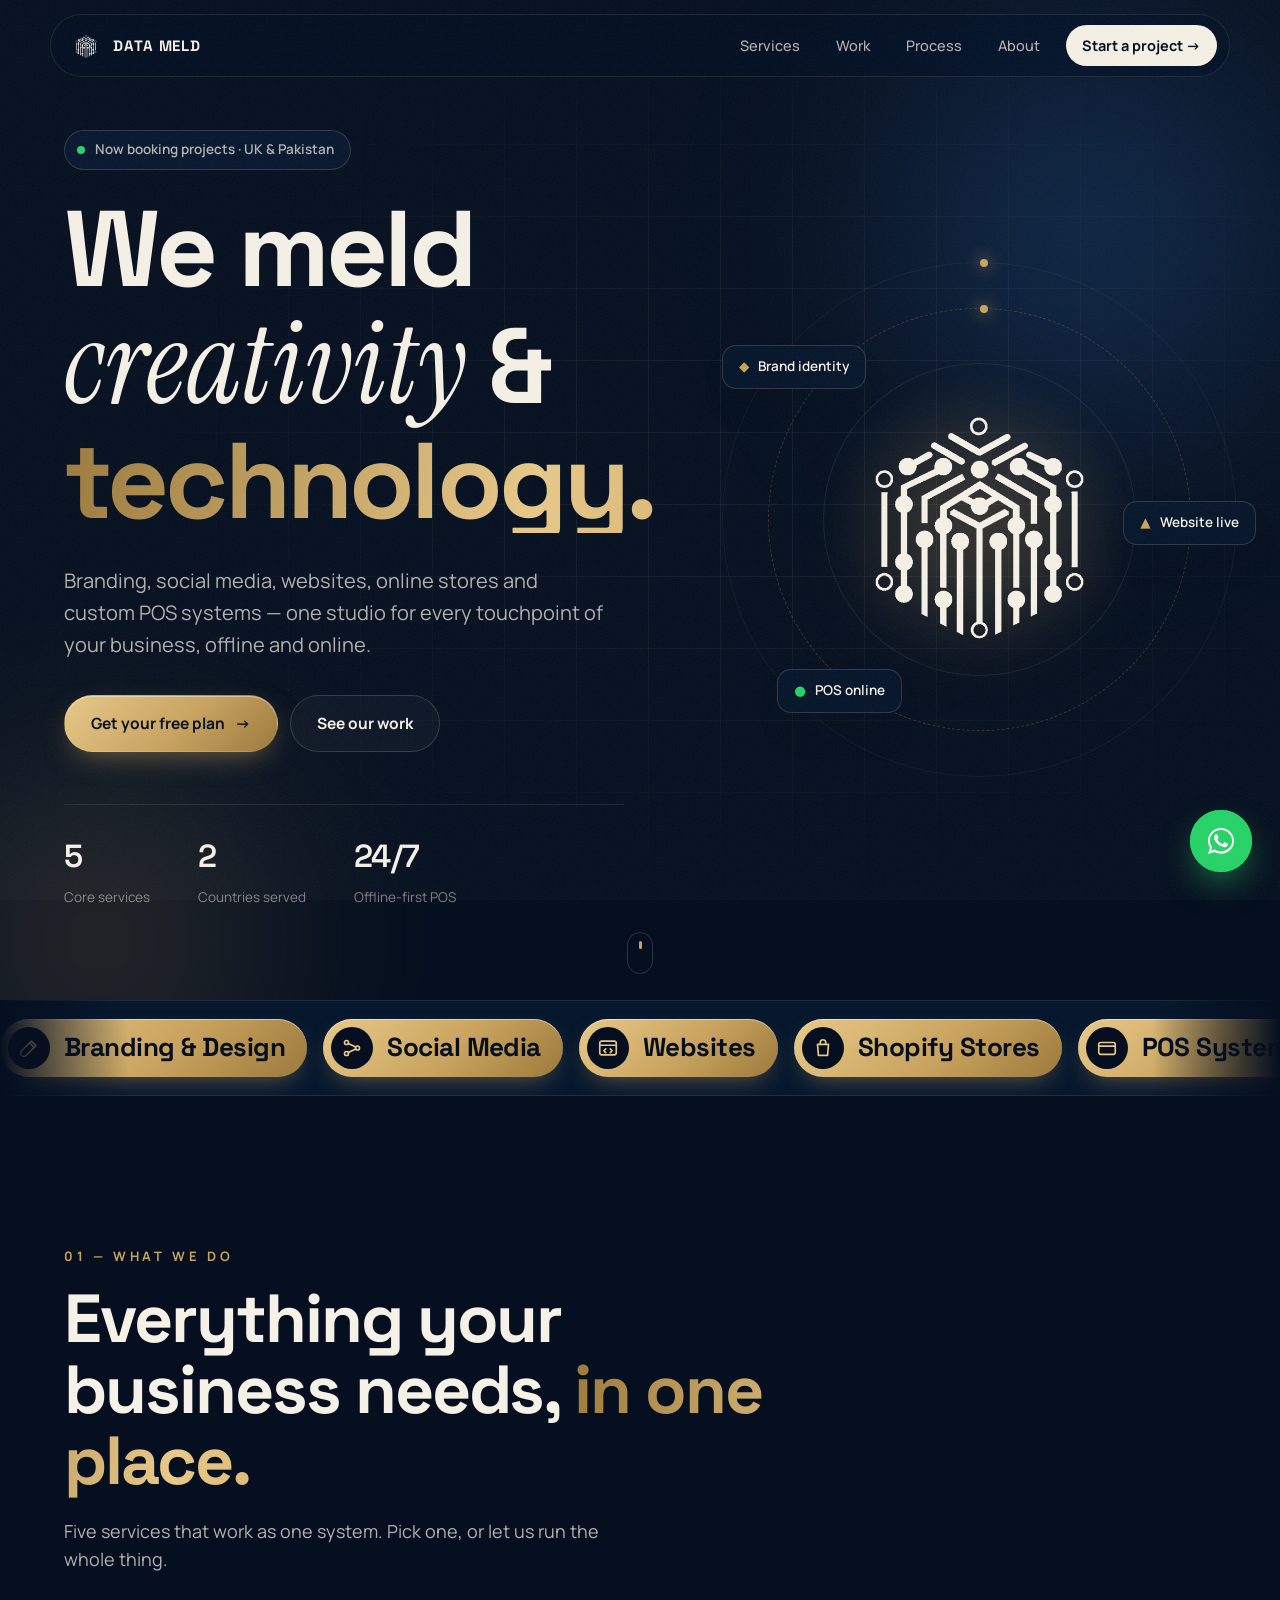
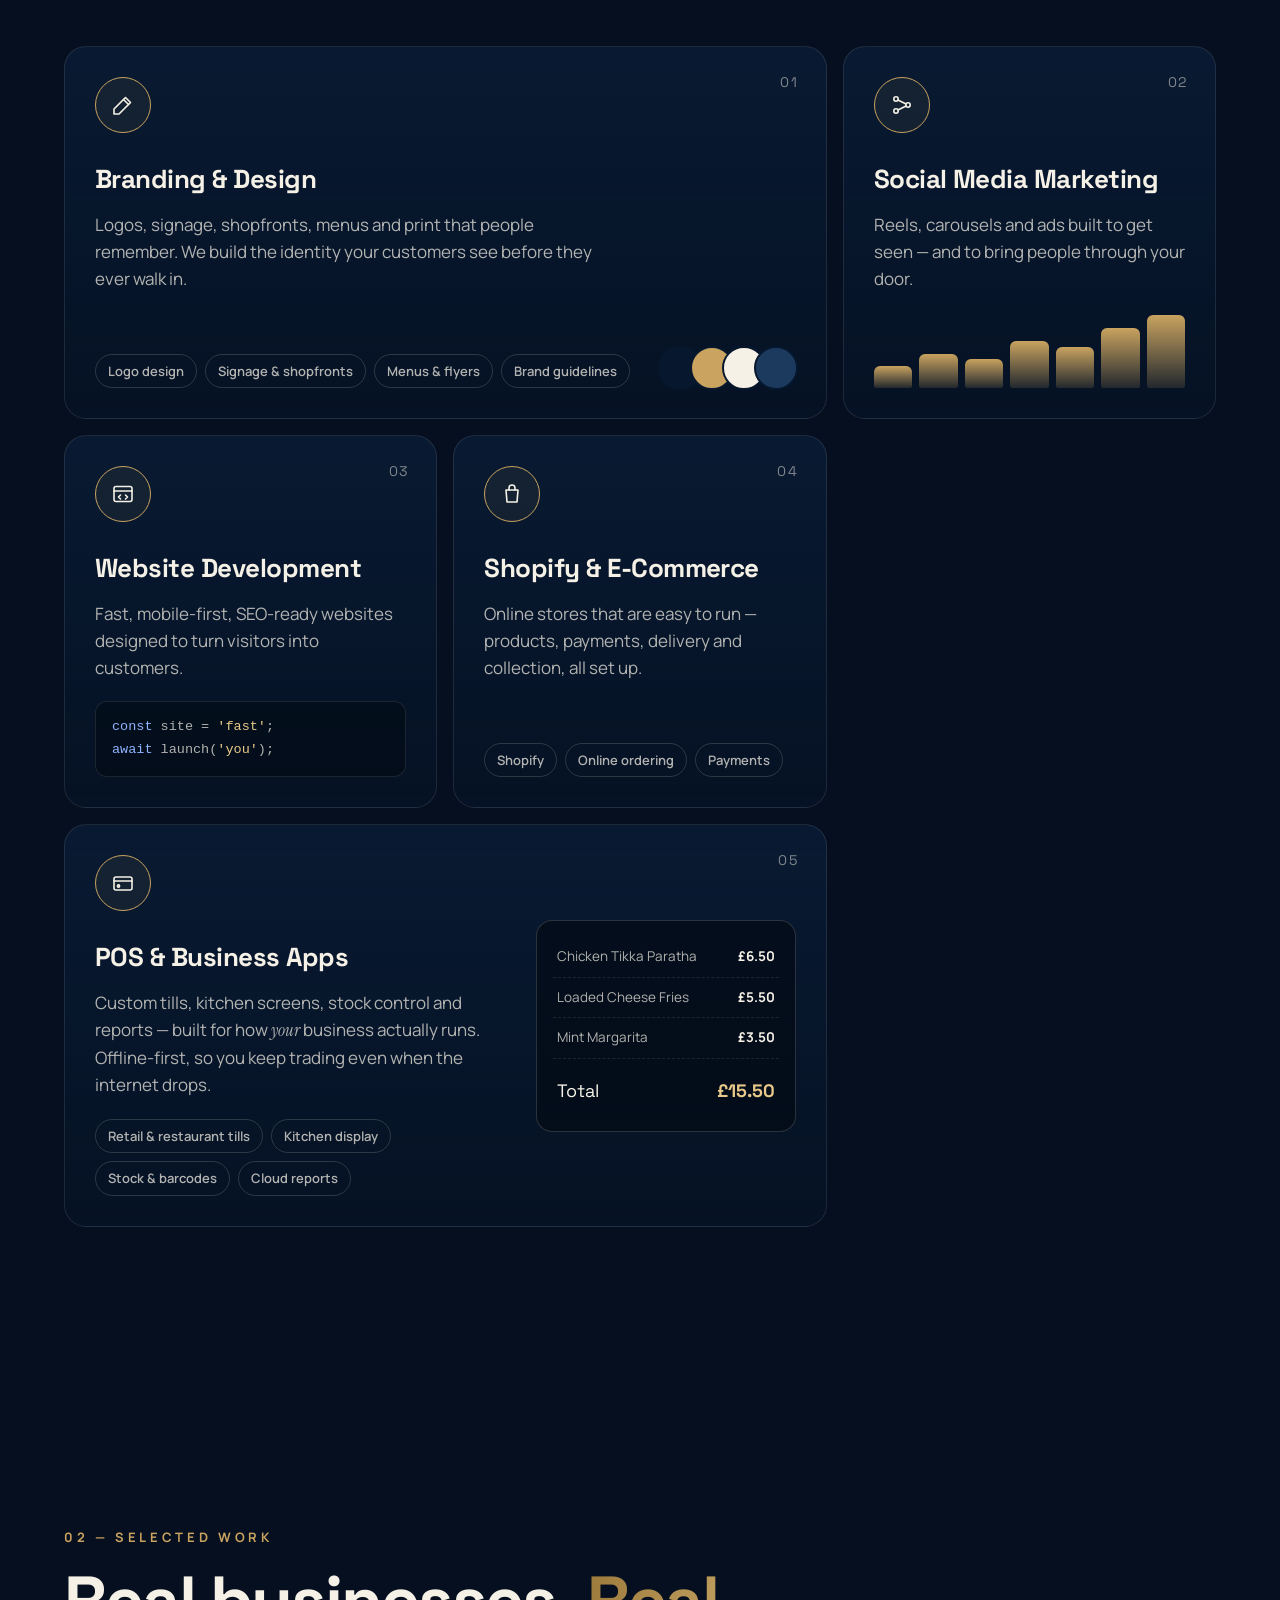
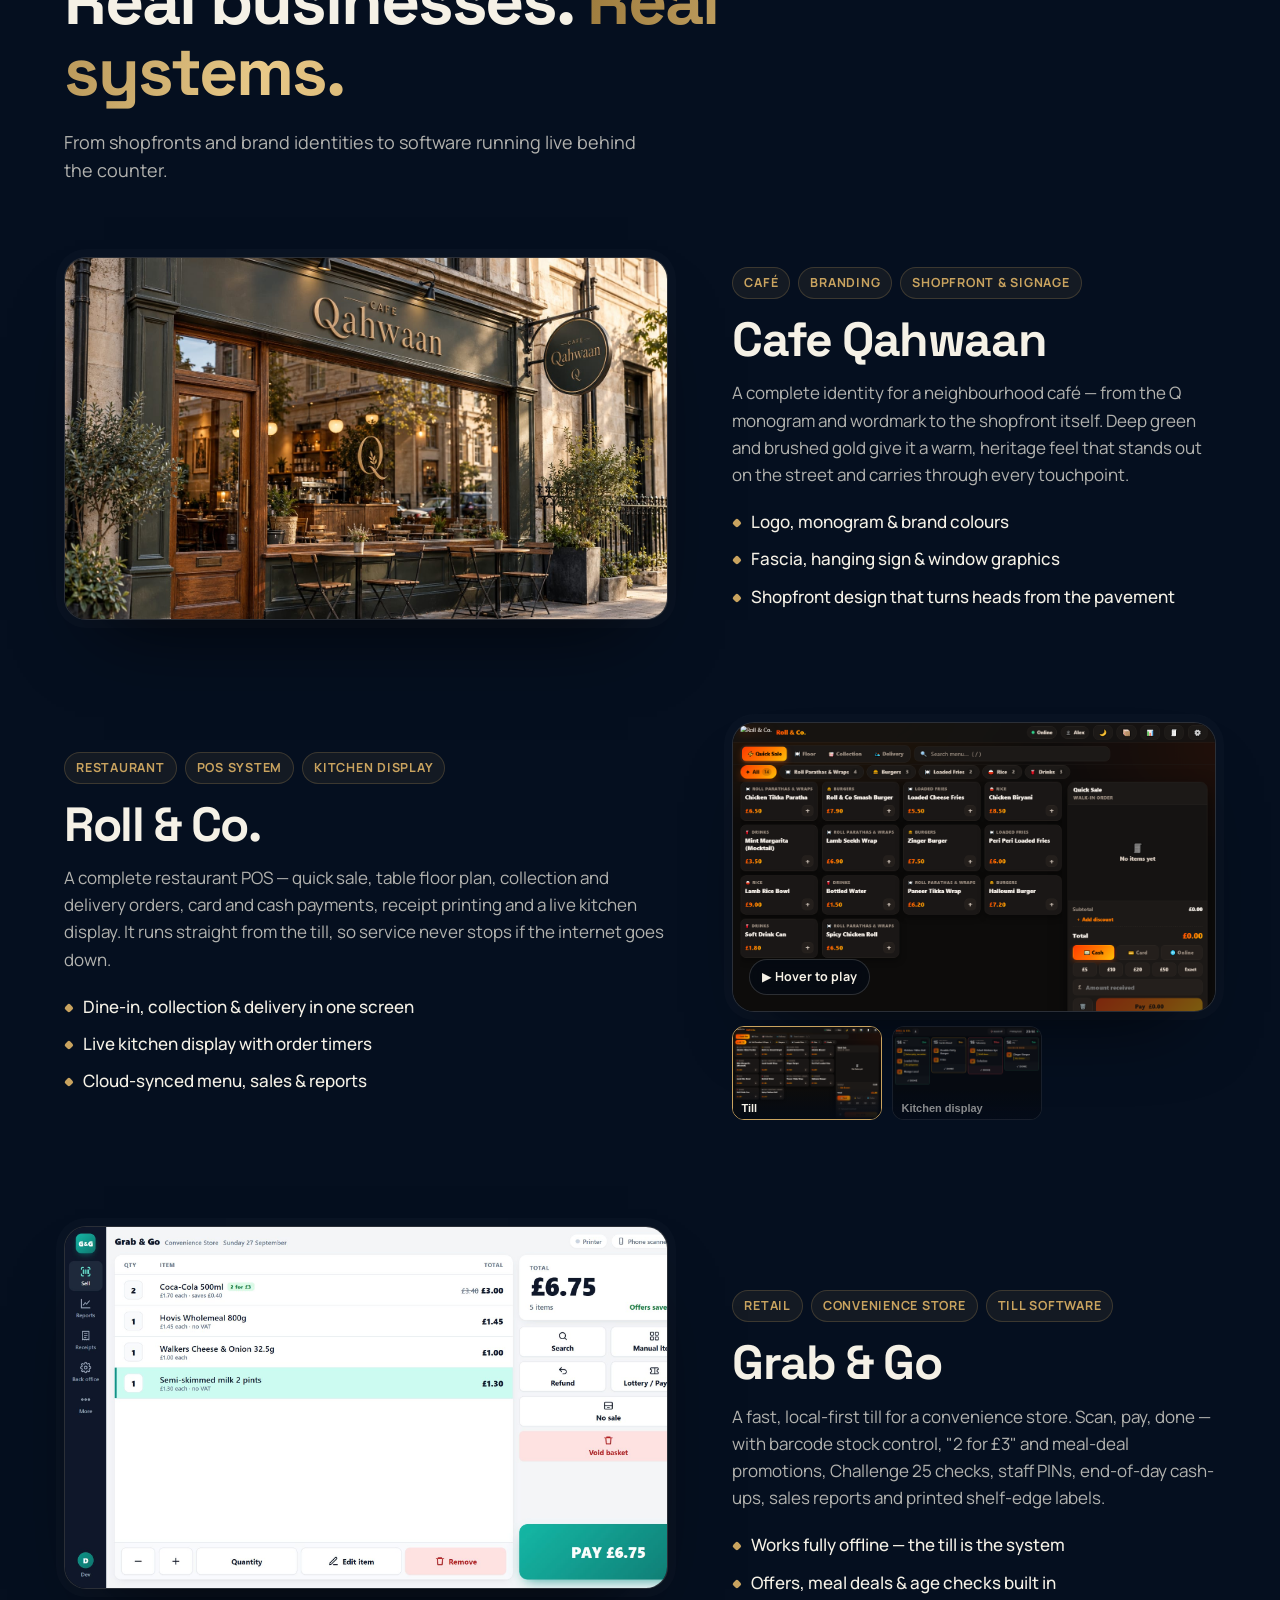
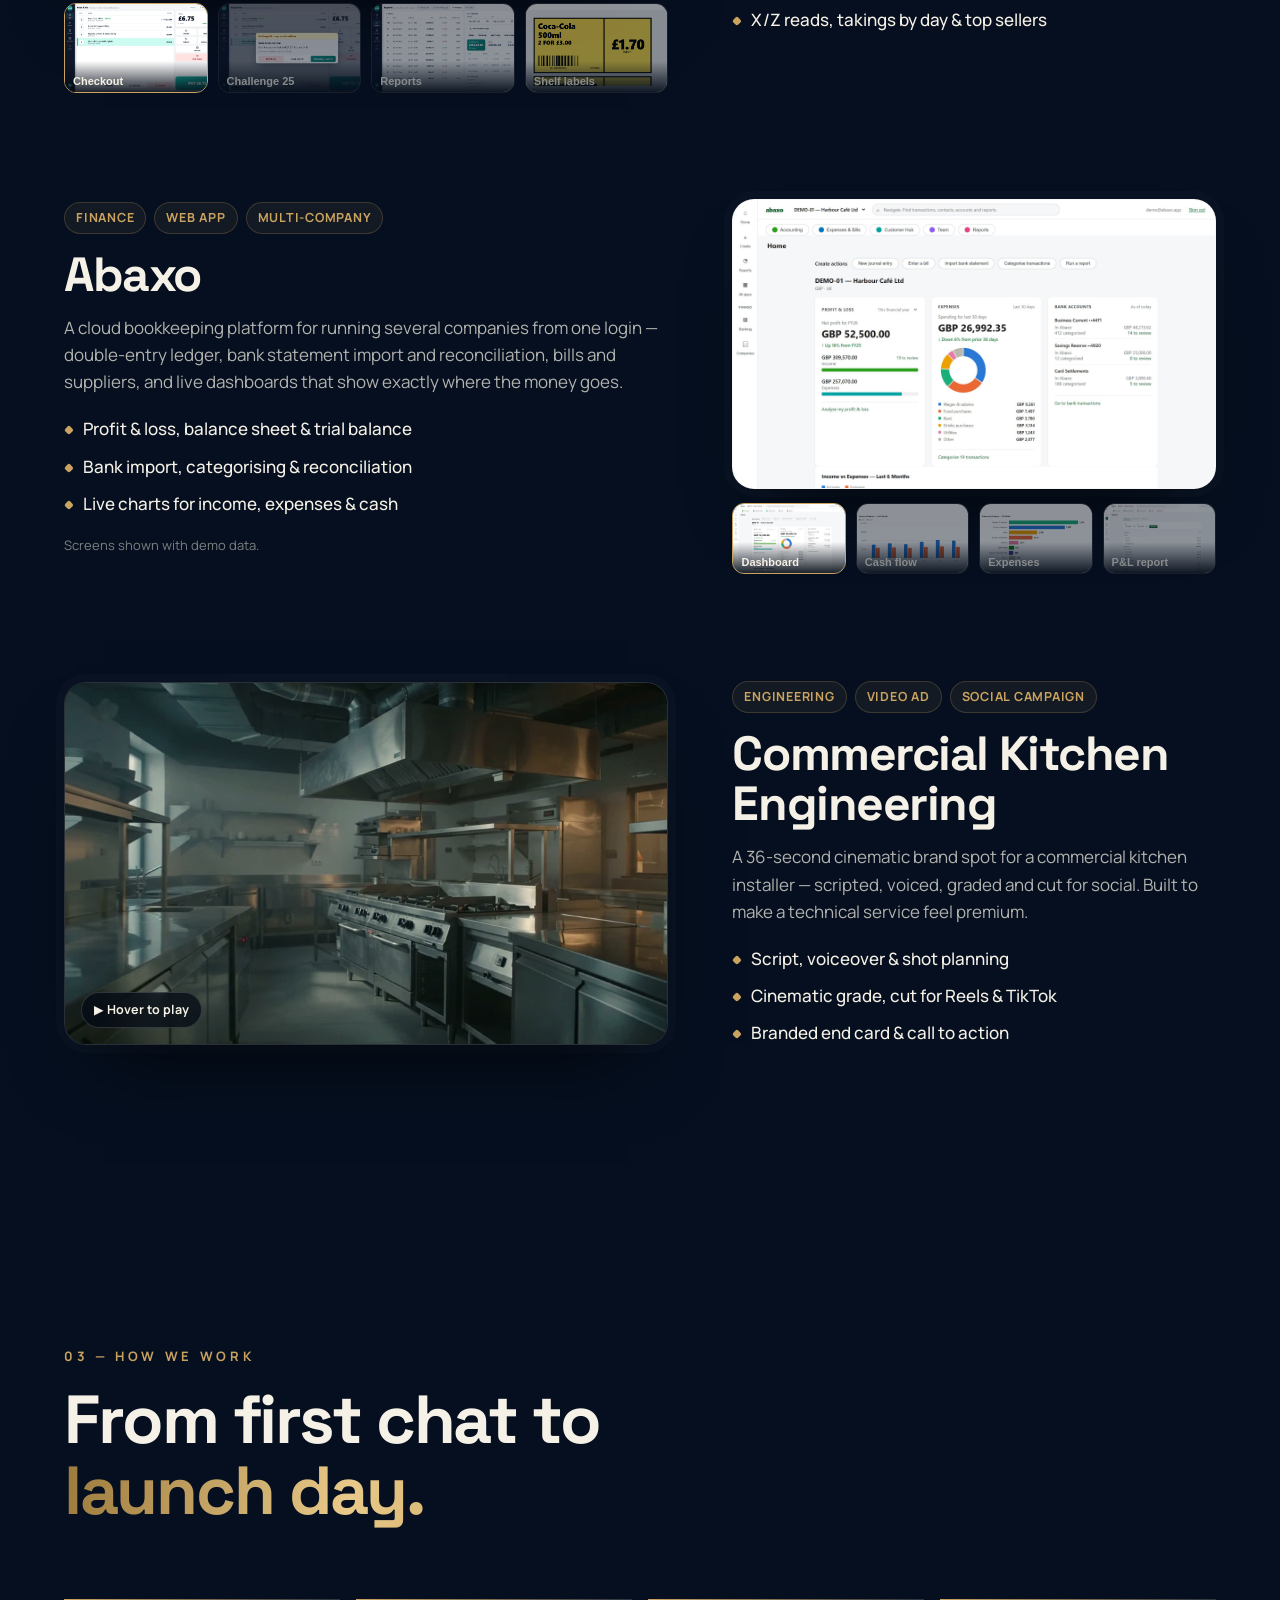
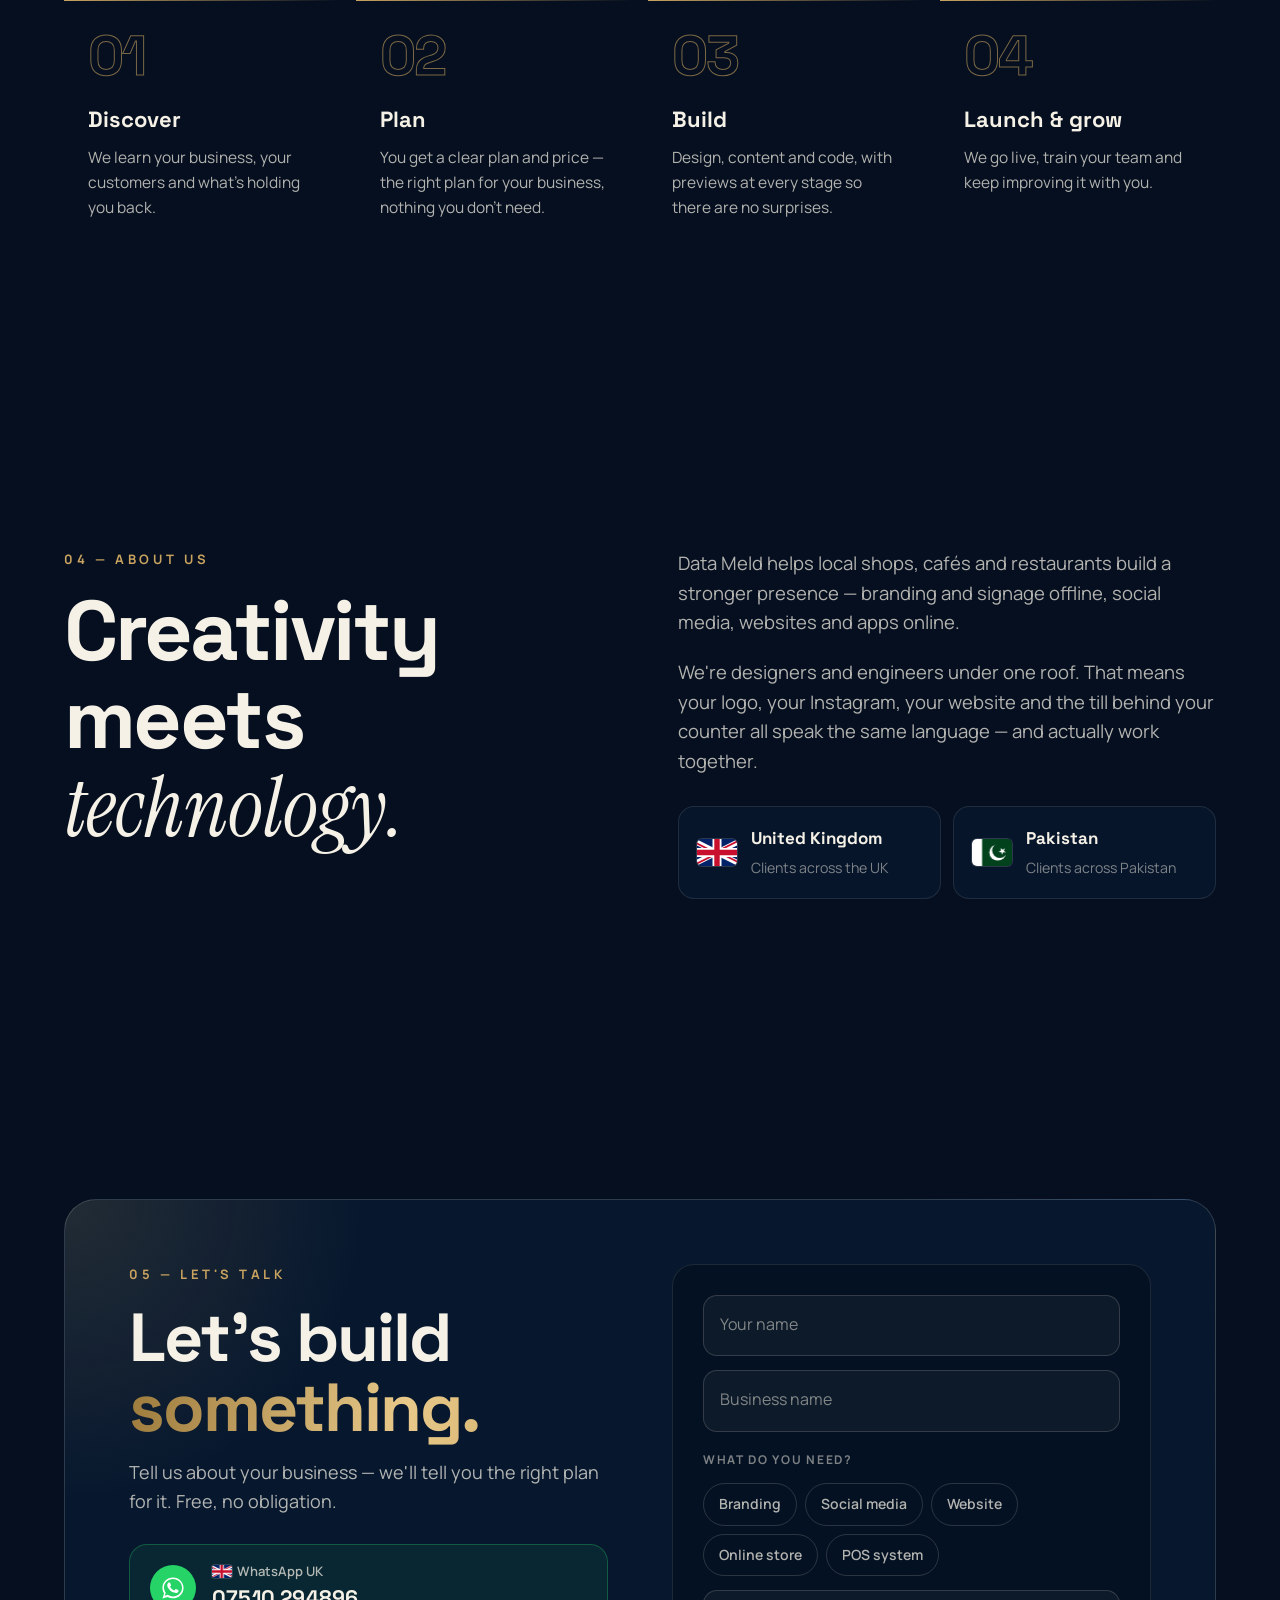
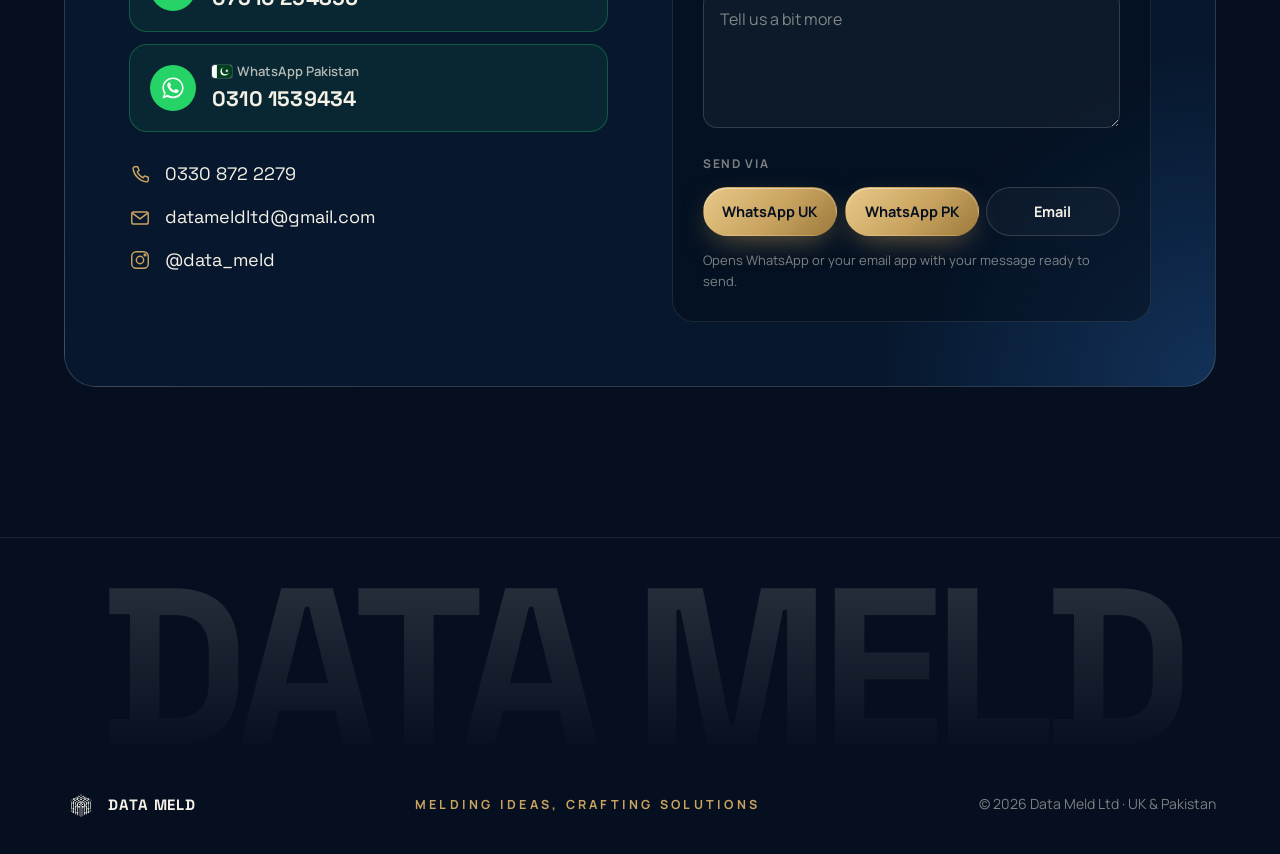
==== index.html @ 71ca1a21 "Data Meld website: first release Single-page site with services, portfolio (Cafe Qahwaan, Roll & Co," ====
<!doctype html>
<html lang="en">
<head>
  <meta charset="utf-8">
  <meta name="viewport" content="width=device-width, initial-scale=1">
  <title>Data Meld — Branding, Websites, E-Commerce & POS</title>
  <meta name="description" content="Data Meld is a creative technology studio for shops, cafés and restaurants across the UK and Pakistan — branding, social media, websites, Shopify stores and custom POS systems.">
  <meta property="og:title" content="Data Meld — Melding Ideas, Crafting Solutions">
  <meta property="og:description" content="Branding, social media, websites, e-commerce and POS systems for growing businesses in the UK and Pakistan.">
  <meta property="og:image" content="assets/favicon.png">
  <meta name="theme-color" content="#050f1f">
  <link rel="icon" href="assets/favicon.png">
  <link rel="preconnect" href="https://fonts.googleapis.com">
  <link rel="preconnect" href="https://fonts.gstatic.com" crossorigin>
  <link rel="stylesheet" href="https://fonts.googleapis.com/css2?family=Space+Grotesk:wght@400;500;600;700&family=Manrope:wght@400;500;600;700&family=Instrument+Serif:ital@1&display=swap">
  <link rel="stylesheet" href="styles.css">
</head>
<body>

<div class="grain" aria-hidden="true"></div>
<div class="cursor-glow" aria-hidden="true"></div>

<!-- ============ NAV ============ -->
<header class="nav" id="nav">
  <a href="#top" class="brand" aria-label="Data Meld home">
    <img src="assets/icon.png" alt="" width="34" height="34">
    <span>DATA MELD</span>
  </a>
  <nav class="nav-links" id="navLinks">
    <a href="#services">Services</a>
    <a href="#work">Work</a>
    <a href="#process">Process</a>
    <a href="#about">About</a>
    <a href="#contact" class="nav-cta">Start a project <span aria-hidden="true">→</span></a>
  </nav>
  <button class="burger" id="burger" aria-label="Open menu" aria-expanded="false"><span></span><span></span></button>
</header>

<main id="top">

<!-- ============ HERO ============ -->
<section class="hero">
  <div class="hero-bg" aria-hidden="true">
    <div class="orb orb-1"></div>
    <div class="orb orb-2"></div>
    <div class="grid-lines"></div>
  </div>

  <div class="hero-inner">
    <div class="hero-copy">
      <div class="pill reveal"><span class="dot"></span> Now booking projects · UK &amp; Pakistan</div>
      <h1 class="hero-title">
        <span class="line"><span class="word">We meld</span></span>
        <span class="line"><span class="word"><em>creativity</em> &amp;</span></span>
        <span class="line"><span class="word gold-text">technology.</span></span>
      </h1>
      <p class="hero-sub reveal">Branding, social media, websites, online stores and custom POS systems — one studio for every touchpoint of your business, offline and online.</p>
      <div class="hero-actions reveal">
        <a href="#contact" class="btn btn-gold magnetic">Get your free plan <span aria-hidden="true">→</span></a>
        <a href="#work" class="btn btn-ghost magnetic">See our work</a>
      </div>
      <div class="hero-stats reveal">
        <div><strong data-count="5">0</strong><span>Core services</span></div>
        <div><strong>2</strong><span>Countries served</span></div>
        <div><strong>24/7</strong><span>Offline-first POS</span></div>
      </div>
    </div>

    <div class="hero-visual reveal" aria-hidden="true">
      <div class="mark-wrap" id="markWrap">
        <div class="ring r1"></div>
        <div class="ring r2"></div>
        <div class="ring r3"></div>
        <img src="assets/mark.png" alt="" class="mark">
        <div class="float-card fc-1"><span class="fc-ico">◆</span> Brand identity</div>
        <div class="float-card fc-2"><span class="fc-ico">▲</span> Website live</div>
        <div class="float-card fc-3"><span class="fc-ico">●</span> POS online</div>
      </div>
    </div>
  </div>

  <a href="#services" class="scroll-hint" aria-label="Scroll down"><span></span></a>
</section>

<!-- ============ RIBBONS ============ -->
<div class="ribbons" aria-label="Our services">
  <div class="ribbon ribbon-gold">
    <div class="ribbon-track" data-marquee>
      <span class="rb-item"><svg viewBox="0 0 24 24"><path d="M14.5 4.5L19.5 9.5L8 21H3V16Z"/><path d="M12.5 6.5L17.5 11.5"/></svg>Branding &amp; Design</span>
      <span class="rb-item"><svg viewBox="0 0 24 24"><circle cx="6" cy="6" r="2.2"/><circle cx="6" cy="18" r="2.2"/><circle cx="18" cy="12" r="2.2"/><path d="M7.9 7.1L16.1 10.9M7.9 16.9L16.1 13.1"/></svg>Social Media</span>
      <span class="rb-item"><svg viewBox="0 0 24 24"><rect x="3" y="4.5" width="18" height="15" rx="2"/><path d="M3 9H21M9.5 13L7.5 15L9.5 17M14.5 13L16.5 15L14.5 17"/></svg>Websites</span>
      <span class="rb-item"><svg viewBox="0 0 24 24"><path d="M6 8H18L17 20H7Z"/><path d="M9 8V6A3 3 0 0 1 15 6V8"/></svg>Shopify Stores</span>
      <span class="rb-item"><svg viewBox="0 0 24 24"><rect x="3" y="6" width="18" height="13" rx="2"/><path d="M3 10H21"/></svg>POS Systems</span>
    </div>
  </div>
</div>

<!-- ============ SERVICES ============ -->
<section class="section" id="services">
  <div class="section-head">
    <div class="eyebrow reveal">01 — What we do</div>
    <h2 class="reveal">Everything your business needs, <span class="gold-text">in one place.</span></h2>
    <p class="reveal">Five services that work as one system. Pick one, or let us run the whole thing.</p>
  </div>

  <div class="bento">
    <article class="card spot reveal b-wide">
      <div class="card-num">01</div>
      <div class="card-ico"><svg viewBox="0 0 24 24"><path d="M14.5 4.5L19.5 9.5L8 21H3V16Z"/><path d="M12.5 6.5L17.5 11.5"/></svg></div>
      <h3>Branding &amp; Design</h3>
      <p>Logos, signage, shopfronts, menus and print that people remember. We build the identity your customers see before they ever walk in.</p>
      <ul class="tags"><li>Logo design</li><li>Signage &amp; shopfronts</li><li>Menus &amp; flyers</li><li>Brand guidelines</li></ul>
      <div class="brand-swatches" aria-hidden="true"><span style="--c:#07182e"></span><span style="--c:#c9a35f"></span><span style="--c:#f5f1e6"></span><span style="--c:#1b3a5e"></span></div>
    </article>

    <article class="card spot reveal">
      <div class="card-num">02</div>
      <div class="card-ico"><svg viewBox="0 0 24 24"><circle cx="6" cy="6" r="2.2"/><circle cx="6" cy="18" r="2.2"/><circle cx="18" cy="12" r="2.2"/><line x1="7.9" y1="7.1" x2="16.1" y2="10.9"/><line x1="7.9" y1="16.9" x2="16.1" y2="13.1"/></svg></div>
      <h3>Social Media Marketing</h3>
      <p>Reels, carousels and ads built to get seen — and to bring people through your door.</p>
      <div class="mini-chart" aria-hidden="true"><i style="--h:30%"></i><i style="--h:45%"></i><i style="--h:38%"></i><i style="--h:62%"></i><i style="--h:55%"></i><i style="--h:80%"></i><i style="--h:96%"></i></div>
    </article>

    <article class="card spot reveal">
      <div class="card-num">03</div>
      <div class="card-ico"><svg viewBox="0 0 24 24"><rect x="3" y="4.5" width="18" height="15" rx="2"/><line x1="3" y1="9" x2="21" y2="9"/><path d="M9.5 13L7.5 15L9.5 17"/><path d="M14.5 13L16.5 15L14.5 17"/></svg></div>
      <h3>Website Development</h3>
      <p>Fast, mobile-first, SEO-ready websites designed to turn visitors into customers.</p>
      <div class="code-snip" aria-hidden="true"><span class="k">const</span> site = <span class="s">'fast'</span>;<br><span class="k">await</span> launch(<span class="s">'you'</span>);</div>
    </article>

    <article class="card spot reveal">
      <div class="card-num">04</div>
      <div class="card-ico"><svg viewBox="0 0 24 24"><path d="M6 8H18L17 20H7Z"/><path d="M9 8V6A3 3 0 0 1 15 6V8"/></svg></div>
      <h3>Shopify &amp; E-Commerce</h3>
      <p>Online stores that are easy to run — products, payments, delivery and collection, all set up.</p>
      <ul class="tags"><li>Shopify</li><li>Online ordering</li><li>Payments</li></ul>
    </article>

    <article class="card spot reveal b-wide b-feature">
      <div class="card-num">05</div>
      <div class="card-ico"><svg viewBox="0 0 24 24"><rect x="3" y="6" width="18" height="13" rx="2"/><line x1="3" y1="10" x2="21" y2="10"/><circle cx="7.5" cy="15" r="1.1"/></svg></div>
      <h3>POS &amp; Business Apps</h3>
      <p>Custom tills, kitchen screens, stock control and reports — built for how <em>your</em> business actually runs. Offline-first, so you keep trading even when the internet drops.</p>
      <ul class="tags"><li>Retail &amp; restaurant tills</li><li>Kitchen display</li><li>Stock &amp; barcodes</li><li>Cloud reports</li></ul>
      <div class="pos-mini" aria-hidden="true">
        <div class="pm-row"><span>Chicken Tikka Paratha</span><b>£6.50</b></div>
        <div class="pm-row"><span>Loaded Cheese Fries</span><b>£5.50</b></div>
        <div class="pm-row"><span>Mint Margarita</span><b>£3.50</b></div>
        <div class="pm-total"><span>Total</span><b>£15.50</b></div>
      </div>
    </article>
  </div>
</section>

<!-- ============ WORK ============ -->
<section class="section" id="work">
  <div class="section-head">
    <div class="eyebrow reveal">02 — Selected work</div>
    <h2 class="reveal">Real businesses. <span class="gold-text">Real systems.</span></h2>
    <p class="reveal">From shopfronts and brand identities to software running live behind the counter.</p>
  </div>

  <div class="work-list" id="workList">

    <article class="work reveal">
      <div class="work-visual">
        <div class="work-media spot">
          <img class="main" style="object-position:center 12%" src="assets/qahwaan-shopfront.jpg" alt="Cafe Qahwaan shopfront with gold lettering on a deep green fascia, hanging sign and Q monogram in the window" loading="lazy">
        </div>
      </div>
      <div class="work-info">
        <div class="work-meta"><span>Café</span><span>Branding</span><span>Shopfront &amp; Signage</span></div>
        <h3>Cafe Qahwaan</h3>
        <p>A complete identity for a neighbourhood café — from the Q monogram and wordmark to the shopfront itself. Deep green and brushed gold give it a warm, heritage feel that stands out on the street and carries through every touchpoint.</p>
        <ul class="work-points">
          <li>Logo, monogram &amp; brand colours</li>
          <li>Fascia, hanging sign &amp; window graphics</li>
          <li>Shopfront design that turns heads from the pavement</li>
        </ul>
      </div>
    </article>

    <article class="work reveal alt">
      <div class="work-visual">
        <div class="work-media spot">
          <video src="assets/rollco.mp4" poster="assets/rollco-pos.png" muted loop playsinline preload="none"></video>
          <img class="main" src="assets/rollco-pos.png" alt="Roll &amp; Co point-of-sale screen showing the menu and order panel" loading="lazy">
          <div class="play-hint">▶ Hover to play</div>
        </div>
        <div class="thumbs">
          <button class="thumb on" data-src="assets/rollco-pos.png" data-alt="Roll &amp; Co POS menu and order panel"><img src="assets/rollco-pos.png" alt="" loading="lazy"><span>Till</span></button>
          <button class="thumb" data-src="assets/rollco-kds.png" data-alt="Roll &amp; Co kitchen display with live order timers"><img src="assets/rollco-kds.png" alt="" loading="lazy"><span>Kitchen display</span></button>
        </div>
      </div>
      <div class="work-info">
        <div class="work-meta"><span>Restaurant</span><span>POS System</span><span>Kitchen Display</span></div>
        <h3>Roll &amp; Co.</h3>
        <p>A complete restaurant POS — quick sale, table floor plan, collection and delivery orders, card and cash payments, receipt printing and a live kitchen display. It runs straight from the till, so service never stops if the internet goes down.</p>
        <ul class="work-points">
          <li>Dine-in, collection &amp; delivery in one screen</li>
          <li>Live kitchen display with order timers</li>
          <li>Cloud-synced menu, sales &amp; reports</li>
        </ul>
      </div>
    </article>

    <article class="work reveal">
      <div class="work-visual">
        <div class="work-media spot">
          <img class="main" src="assets/gg-basket.jpg" alt="Grab &amp; Go till with a basket, 2 for £3 offer applied and total £6.75" loading="lazy">
        </div>
        <div class="thumbs">
          <button class="thumb on" data-src="assets/gg-basket.jpg" data-alt="Grab &amp; Go till with offers applied"><img src="assets/gg-basket.jpg" alt="" loading="lazy"><span>Checkout</span></button>
          <button class="thumb" data-src="assets/gg-age.jpg" data-alt="Challenge 25 age check prompt on the Grab &amp; Go till"><img src="assets/gg-age.jpg" alt="" loading="lazy"><span>Challenge 25</span></button>
          <button class="thumb" data-src="assets/gg-report.jpg" data-alt="Grab &amp; Go sales report with Z reads, takings by day and top sellers"><img src="assets/gg-report.jpg" alt="" loading="lazy"><span>Reports</span></button>
          <button class="thumb contain" data-src="assets/grabgo-label.png" data-alt="Printed shelf-edge label with barcode and promotion"><img src="assets/grabgo-label.png" alt="" loading="lazy"><span>Shelf labels</span></button>
        </div>
      </div>
      <div class="work-info">
        <div class="work-meta"><span>Retail</span><span>Convenience Store</span><span>Till Software</span></div>
        <h3>Grab &amp; Go</h3>
        <p>A fast, local-first till for a convenience store. Scan, pay, done — with barcode stock control, "2 for £3" and meal-deal promotions, Challenge 25 checks, staff PINs, end-of-day cash-ups, sales reports and printed shelf-edge labels.</p>
        <ul class="work-points">
          <li>Works fully offline — the till is the system</li>
          <li>Offers, meal deals &amp; age checks built in</li>
          <li>X/Z reads, takings by day &amp; top sellers</li>
        </ul>
      </div>
    </article>

    <article class="work reveal alt">
      <div class="work-visual">
        <div class="work-media spot light">
          <img class="main" src="assets/abaxo-dashboard.jpg" alt="Abaxo accounting dashboard with profit and loss, expenses donut chart and bank accounts" loading="lazy">
        </div>
        <div class="thumbs">
          <button class="thumb on" data-src="assets/abaxo-dashboard.jpg" data-alt="Abaxo dashboard"><img src="assets/abaxo-dashboard.jpg" alt="" loading="lazy"><span>Dashboard</span></button>
          <button class="thumb contain" data-src="assets/abaxo-trend.jpg" data-alt="Income vs expenses chart over six months"><img src="assets/abaxo-trend.jpg" alt="" loading="lazy"><span>Cash flow</span></button>
          <button class="thumb contain" data-src="assets/abaxo-expenses.jpg" data-alt="Expenses by category bar chart"><img src="assets/abaxo-expenses.jpg" alt="" loading="lazy"><span>Expenses</span></button>
          <button class="thumb" data-src="assets/abaxo-pl.jpg" data-alt="Profit and loss report"><img src="assets/abaxo-pl.jpg" alt="" loading="lazy"><span>P&amp;L report</span></button>
        </div>
      </div>
      <div class="work-info">
        <div class="work-meta"><span>Finance</span><span>Web App</span><span>Multi-company</span></div>
        <h3>Abaxo</h3>
        <p>A cloud bookkeeping platform for running several companies from one login — double-entry ledger, bank statement import and reconciliation, bills and suppliers, and live dashboards that show exactly where the money goes.</p>
        <ul class="work-points">
          <li>Profit &amp; loss, balance sheet &amp; trial balance</li>
          <li>Bank import, categorising &amp; reconciliation</li>
          <li>Live charts for income, expenses &amp; cash</li>
        </ul>
        <p class="demo-note">Screens shown with demo data.</p>
      </div>
    </article>

    <article class="work reveal">
      <div class="work-visual">
        <div class="work-media spot">
          <video src="assets/cke.mp4" poster="assets/cke.jpg" muted loop playsinline preload="none"></video>
          <img class="main" src="assets/cke.jpg" alt="Cinematic still of a stainless-steel commercial kitchen" loading="lazy">
          <div class="play-hint">▶ Hover to play</div>
        </div>
      </div>
      <div class="work-info">
        <div class="work-meta"><span>Engineering</span><span>Video Ad</span><span>Social Campaign</span></div>
        <h3>Commercial Kitchen Engineering</h3>
        <p>A 36-second cinematic brand spot for a commercial kitchen installer — scripted, voiced, graded and cut for social. Built to make a technical service feel premium.</p>
        <ul class="work-points">
          <li>Script, voiceover &amp; shot planning</li>
          <li>Cinematic grade, cut for Reels &amp; TikTok</li>
          <li>Branded end card &amp; call to action</li>
        </ul>
      </div>
    </article>

  </div>

  <!-- More projects grid: add sites in script.js (moreProjects array) -->
  <div class="more-head reveal">
    <h3>More projects</h3>
    <span>Websites, apps &amp; platforms</span>
  </div>
  <div class="more-grid" id="moreGrid"></div>
</section>

<!-- ============ PROCESS ============ -->
<section class="section" id="process">
  <div class="section-head">
    <div class="eyebrow reveal">03 — How we work</div>
    <h2 class="reveal">From first chat to <span class="gold-text">launch day.</span></h2>
  </div>
  <ol class="steps">
    <li class="step reveal"><span class="step-n">01</span><h3>Discover</h3><p>We learn your business, your customers and what's holding you back.</p></li>
    <li class="step reveal"><span class="step-n">02</span><h3>Plan</h3><p>You get a clear plan and price — the right plan for your business, nothing you don't need.</p></li>
    <li class="step reveal"><span class="step-n">03</span><h3>Build</h3><p>Design, content and code, with previews at every stage so there are no surprises.</p></li>
    <li class="step reveal"><span class="step-n">04</span><h3>Launch &amp; grow</h3><p>We go live, train your team and keep improving it with you.</p></li>
  </ol>
</section>

<!-- ============ ABOUT ============ -->
<section class="section about" id="about">
  <div class="about-grid">
    <div>
      <div class="eyebrow reveal">04 — About us</div>
      <h2 class="reveal big-quote">Creativity meets <em>technology.</em></h2>
    </div>
    <div class="about-copy">
      <p class="reveal">Data Meld helps local shops, cafés and restaurants build a stronger presence — branding and signage offline, social media, websites and apps online.</p>
      <p class="reveal">We're designers and engineers under one roof. That means your logo, your Instagram, your website and the till behind your counter all speak the same language — and actually work together.</p>
      <div class="regions reveal">
        <div class="region"><i class="fl fl-uk flag"></i><div><strong>United Kingdom</strong><small>Clients across the UK</small></div></div>
        <div class="region"><i class="fl fl-pk flag"></i><div><strong>Pakistan</strong><small>Clients across Pakistan</small></div></div>
      </div>
    </div>
  </div>
</section>

<!-- ============ CONTACT ============ -->
<section class="section contact" id="contact">
  <div class="contact-card spot reveal">
    <div class="contact-left">
      <div class="eyebrow">05 — Let's talk</div>
      <h2>Let's build <span class="gold-text">something.</span></h2>
      <p>Tell us about your business — we'll tell you the right plan for it. Free, no obligation.</p>

      <div class="wa-pair">
        <a class="wa-big" href="https://wa.me/447510294896?text=Hi%20Data%20Meld%2C%20I%27d%20like%20to%20talk%20about%20a%20project." target="_blank" rel="noopener">
          <span class="wa-ico"><svg viewBox="0 0 32 32"><path d="M16 3C8.8 3 3 8.7 3 15.8c0 2.5.7 4.9 2 7L3 29l6.4-2c2 1.1 4.3 1.7 6.6 1.7 7.2 0 13-5.7 13-12.8S23.2 3 16 3zm0 23.4c-2.1 0-4.1-.6-5.9-1.7l-.4-.3-3.8 1.2 1.2-3.7-.3-.4c-1.2-1.8-1.9-3.9-1.9-6.1C4.9 9.8 9.9 5 16 5s11.1 4.8 11.1 10.8S22.1 26.4 16 26.4zm6.1-8c-.3-.2-2-1-2.3-1.1-.3-.1-.5-.2-.8.2-.2.3-.9 1.1-1.1 1.3-.2.2-.4.3-.7.1-.3-.2-1.4-.5-2.7-1.7-1-.9-1.7-2-1.9-2.3-.2-.3 0-.5.1-.7l.5-.6c.2-.2.2-.3.3-.6.1-.2.1-.4 0-.6l-1-2.5c-.3-.7-.6-.6-.8-.6h-.7c-.2 0-.6.1-.9.4-.3.3-1.2 1.2-1.2 2.9s1.2 3.4 1.4 3.6c.2.2 2.4 3.7 5.9 5.1 2.9 1.1 3.5.9 4.1.9.6-.1 2-.8 2.3-1.6.3-.8.3-1.5.2-1.6-.1-.2-.3-.3-.6-.4z"/></svg></span>
          <span><small><i class="fl fl-uk"></i>WhatsApp UK</small><strong>07510 294896</strong></span>
        </a>
        <a class="wa-big" href="https://wa.me/923101539434?text=Hi%20Data%20Meld%2C%20I%27d%20like%20to%20talk%20about%20a%20project." target="_blank" rel="noopener">
          <span class="wa-ico"><svg viewBox="0 0 32 32"><path d="M16 3C8.8 3 3 8.7 3 15.8c0 2.5.7 4.9 2 7L3 29l6.4-2c2 1.1 4.3 1.7 6.6 1.7 7.2 0 13-5.7 13-12.8S23.2 3 16 3zm0 23.4c-2.1 0-4.1-.6-5.9-1.7l-.4-.3-3.8 1.2 1.2-3.7-.3-.4c-1.2-1.8-1.9-3.9-1.9-6.1C4.9 9.8 9.9 5 16 5s11.1 4.8 11.1 10.8S22.1 26.4 16 26.4zm6.1-8c-.3-.2-2-1-2.3-1.1-.3-.1-.5-.2-.8.2-.2.3-.9 1.1-1.1 1.3-.2.2-.4.3-.7.1-.3-.2-1.4-.5-2.7-1.7-1-.9-1.7-2-1.9-2.3-.2-.3 0-.5.1-.7l.5-.6c.2-.2.2-.3.3-.6.1-.2.1-.4 0-.6l-1-2.5c-.3-.7-.6-.6-.8-.6h-.7c-.2 0-.6.1-.9.4-.3.3-1.2 1.2-1.2 2.9s1.2 3.4 1.4 3.6c.2.2 2.4 3.7 5.9 5.1 2.9 1.1 3.5.9 4.1.9.6-.1 2-.8 2.3-1.6.3-.8.3-1.5.2-1.6-.1-.2-.3-.3-.6-.4z"/></svg></span>
          <span><small><i class="fl fl-pk"></i>WhatsApp Pakistan</small><strong>0310 1539434</strong></span>
        </a>
      </div>

      <ul class="contact-lines">
        <li><svg viewBox="0 0 24 24"><path d="M6.5 3H9.5L11 7L9 8.5A12 12 0 0 0 15.5 15L17 13L21 14.5V17.5A2 2 0 0 1 18.8 19.5A17 17 0 0 1 4.5 5.2A2 2 0 0 1 6.5 3Z"/></svg><a href="tel:03308722279">0330 872 2279</a></li>
        <li><svg viewBox="0 0 24 24"><rect x="3" y="5.5" width="18" height="13" rx="2"/><path d="M4 7L12 13L20 7"/></svg><a href="mailto:datameldltd@gmail.com">datameldltd@gmail.com</a></li>
        <li><svg viewBox="0 0 24 24"><rect x="3" y="3" width="18" height="18" rx="5"/><circle cx="12" cy="12" r="4"/><circle cx="17.5" cy="6.5" r="1"/></svg><a href="https://www.instagram.com/data_meld/" target="_blank" rel="noopener">@data_meld</a></li>
      </ul>
    </div>

    <form class="contact-form" id="contactForm" novalidate>
      <div class="field"><input id="f-name" name="name" required placeholder=" "><label for="f-name">Your name</label></div>
      <div class="field"><input id="f-biz" name="business" placeholder=" "><label for="f-biz">Business name</label></div>
      <div class="field-label">What do you need?</div>
      <div class="chips" id="chips">
        <button type="button" class="chip">Branding</button>
        <button type="button" class="chip">Social media</button>
        <button type="button" class="chip">Website</button>
        <button type="button" class="chip">Online store</button>
        <button type="button" class="chip">POS system</button>
      </div>
      <div class="field"><textarea id="f-msg" name="message" rows="4" placeholder=" "></textarea><label for="f-msg">Tell us a bit more</label></div>
      <div class="field-label">Send via</div>
      <div class="send-row">
        <button type="submit" class="btn btn-gold" data-to="uk">WhatsApp UK</button>
        <button type="submit" class="btn btn-gold" data-to="pk">WhatsApp PK</button>
        <button type="submit" class="btn btn-ghost" data-to="email">Email</button>
      </div>
      <p class="form-note" id="formNote">Opens WhatsApp or your email app with your message ready to send.</p>
    </form>
  </div>
</section>

</main>

<!-- ============ LIGHTBOX ============ -->
<div class="lightbox" id="lightbox" role="dialog" aria-modal="true" aria-label="Screenshot" hidden>
  <button class="lb-close" aria-label="Close">✕</button>
  <img alt="">
  <p class="lb-cap"></p>
</div>

<!-- ============ FOOTER ============ -->
<footer class="footer">
  <div class="footer-big" aria-hidden="true">DATA MELD</div>
  <div class="footer-row">
    <div class="brand"><img src="assets/icon.png" alt="" width="28" height="28"><span>DATA MELD</span></div>
    <p class="tagline">Melding Ideas, Crafting Solutions</p>
    <p class="copy">© <span id="year"></span> Data Meld Ltd · UK &amp; Pakistan</p>
  </div>
</footer>

<!-- ============ FLOATING WHATSAPP ============ -->
<div class="wa-float" id="waFloat">
  <div class="wa-menu" id="waMenu" role="menu">
    <div class="wa-menu-head">Chat with us on WhatsApp</div>
    <a role="menuitem" href="https://wa.me/447510294896?text=Hi%20Data%20Meld!" target="_blank" rel="noopener"><i class="fl fl-uk flag"></i><span><strong>United Kingdom</strong><small>07510 294896</small></span></a>
    <a role="menuitem" href="https://wa.me/923101539434?text=Hi%20Data%20Meld!" target="_blank" rel="noopener"><i class="fl fl-pk flag"></i><span><strong>Pakistan</strong><small>0310 1539434</small></span></a>
  </div>
  <button class="wa-btn" id="waBtn" aria-label="Chat on WhatsApp" aria-expanded="false" aria-controls="waMenu">
    <svg viewBox="0 0 32 32"><path d="M16 3C8.8 3 3 8.7 3 15.8c0 2.5.7 4.9 2 7L3 29l6.4-2c2 1.1 4.3 1.7 6.6 1.7 7.2 0 13-5.7 13-12.8S23.2 3 16 3zm0 23.4c-2.1 0-4.1-.6-5.9-1.7l-.4-.3-3.8 1.2 1.2-3.7-.3-.4c-1.2-1.8-1.9-3.9-1.9-6.1C4.9 9.8 9.9 5 16 5s11.1 4.8 11.1 10.8S22.1 26.4 16 26.4zm6.1-8c-.3-.2-2-1-2.3-1.1-.3-.1-.5-.2-.8.2-.2.3-.9 1.1-1.1 1.3-.2.2-.4.3-.7.1-.3-.2-1.4-.5-2.7-1.7-1-.9-1.7-2-1.9-2.3-.2-.3 0-.5.1-.7l.5-.6c.2-.2.2-.3.3-.6.1-.2.1-.4 0-.6l-1-2.5c-.3-.7-.6-.6-.8-.6h-.7c-.2 0-.6.1-.9.4-.3.3-1.2 1.2-1.2 2.9s1.2 3.4 1.4 3.6c.2.2 2.4 3.7 5.9 5.1 2.9 1.1 3.5.9 4.1.9.6-.1 2-.8 2.3-1.6.3-.8.3-1.5.2-1.6-.1-.2-.3-.3-.6-.4z"/></svg>
    <span class="wa-pulse"></span>
  </button>
</div>

<script src="script.js"></script>
</body>
</html>
---- styles.css ----
/* ================= Data Meld — tokens ================= */
:root {
  --navy-950: #030a15;
  --navy-900: #050f1f;
  --navy-800: #07182e;
  --navy-700: #0c2342;
  --navy-600: #143258;
  --gold: #c9a35f;
  --gold-hi: #e8c989;
  --gold-lo: #9c7a3c;
  --cream: #f5f1e6;
  --cream-70: rgba(245, 241, 230, .72);
  --cream-50: rgba(245, 241, 230, .5);
  --line: rgba(245, 241, 230, .1);
  --line-2: rgba(245, 241, 230, .16);
  --glass: rgba(12, 35, 66, .45);
  --wa: #25d366;

  --f-display: 'Space Grotesk', system-ui, sans-serif;
  --f-body: 'Manrope', system-ui, sans-serif;
  --f-serif: 'Instrument Serif', Georgia, serif;

  --radius: 22px;
  --pad: clamp(16px, 5vw, 72px);
  --ease: cubic-bezier(.2, .8, .2, 1);
}

*, *::before, *::after { box-sizing: border-box; }
html { scroll-behavior: smooth; -webkit-text-size-adjust: 100%; }
body {
  margin: 0;
  background: var(--navy-900);
  color: var(--cream);
  font-family: var(--f-body);
  font-size: 17px;
  line-height: 1.6;
  overflow-x: hidden;
  -webkit-font-smoothing: antialiased;
}
img, video { max-width: 100%; display: block; }
a { color: inherit; text-decoration: none; }
::selection { background: var(--gold); color: var(--navy-900); }
:focus-visible { outline: 2px solid var(--gold); outline-offset: 3px; border-radius: 6px; }

em { font-family: var(--f-serif); font-style: italic; font-weight: 400; letter-spacing: 0; }

.gold-text {
  background: linear-gradient(100deg, var(--gold-lo), var(--gold-hi) 40%, var(--gold) 70%, var(--gold-hi));
  background-size: 200% 100%;
  -webkit-background-clip: text; background-clip: text;
  color: transparent;
  animation: shimmer 6s linear infinite;
}
@keyframes shimmer { to { background-position: -200% 0; } }

/* grain + cursor glow */
.grain {
  position: fixed; inset: 0; z-index: 100; pointer-events: none; opacity: .06;
  background-image: url("data:image/svg+xml,%3Csvg xmlns='http://www.w3.org/2000/svg' width='160' height='160'%3E%3Cfilter id='n'%3E%3CfeTurbulence type='fractalNoise' baseFrequency='.9' numOctaves='3' stitchTiles='stitch'/%3E%3C/filter%3E%3Crect width='100%25' height='100%25' filter='url(%23n)'/%3E%3C/svg%3E");
}
.cursor-glow {
  position: fixed; left: 0; top: 0; width: 520px; height: 520px; margin: -260px 0 0 -260px;
  border-radius: 50%; pointer-events: none; z-index: 0;
  background: radial-gradient(circle, rgba(201,163,95,.10), transparent 60%);
  transform: translate3d(var(--mx, -999px), var(--my, -999px), 0);
  transition: opacity .3s;
}
@media (hover: none) { .cursor-glow { display: none; } }

/* ================= NAV ================= */
.nav {
  position: fixed; top: 14px; left: 50%; transform: translateX(-50%);
  width: min(1180px, calc(100% - 24px));
  display: flex; align-items: center; justify-content: space-between;
  padding: 10px 12px 10px 18px;
  border-radius: 999px;
  background: rgba(5, 15, 31, .55);
  border: 1px solid var(--line);
  backdrop-filter: blur(16px) saturate(140%);
  -webkit-backdrop-filter: blur(16px) saturate(140%);
  z-index: 50;
  transition: background .3s, border-color .3s, top .3s;
}
.nav.scrolled { background: rgba(5, 15, 31, .85); border-color: var(--line-2); }
.brand { display: flex; align-items: center; gap: 10px; font-family: var(--f-display); font-weight: 700; letter-spacing: .06em; font-size: 15px; }
.brand img { width: 34px; height: 34px; object-fit: contain; }
.nav-links { display: flex; align-items: center; gap: 4px; }
.nav-links a { padding: 9px 16px; border-radius: 999px; font-size: 14.5px; font-weight: 500; color: var(--cream-70); transition: color .2s, background .2s; }
.nav-links a:hover { color: var(--cream); background: rgba(245,241,230,.06); }
.nav-links .nav-cta { background: var(--cream); color: var(--navy-900); font-weight: 700; margin-left: 6px; }
.nav-links .nav-cta:hover { background: var(--gold-hi); color: var(--navy-900); }
.burger { display: none; width: 44px; height: 44px; border-radius: 50%; border: 1px solid var(--line-2); background: transparent; cursor: pointer; position: relative; }
.burger span { position: absolute; left: 13px; right: 13px; height: 1.5px; background: var(--cream); transition: transform .3s var(--ease), top .3s; }
.burger span:first-child { top: 17px; } .burger span:last-child { top: 25px; }
.burger[aria-expanded="true"] span:first-child { top: 21px; transform: rotate(45deg); }
.burger[aria-expanded="true"] span:last-child { top: 21px; transform: rotate(-45deg); }

@media (max-width: 860px) {
  .burger { display: block; }
  .nav { border-radius: 26px; flex-wrap: wrap; }
  .nav-links {
    order: 3; width: 100%; flex-direction: column; align-items: stretch; gap: 2px;
    max-height: 0; overflow: hidden; transition: max-height .45s var(--ease), padding .3s;
  }
  .nav.open .nav-links { max-height: 360px; padding: 12px 0 6px; }
  .nav-links a { padding: 14px 12px; font-size: 17px; }
  .nav-links .nav-cta { margin: 8px 0 0; text-align: center; }
}

/* ================= BUTTONS ================= */
.btn {
  display: inline-flex; align-items: center; justify-content: center; gap: 10px;
  padding: 15px 26px; border-radius: 999px; font-weight: 700; font-size: 15.5px;
  font-family: var(--f-body); border: 1px solid transparent; cursor: pointer;
  transition: transform .3s var(--ease), background .3s, box-shadow .3s, color .3s, border-color .3s;
  will-change: transform;
}
.btn-gold { background: linear-gradient(135deg, var(--gold-hi), var(--gold) 55%, var(--gold-lo)); color: var(--navy-900); box-shadow: 0 10px 30px -10px rgba(201,163,95,.6), inset 0 1px 0 rgba(255,255,255,.4); }
.btn-gold:hover { box-shadow: 0 16px 40px -10px rgba(201,163,95,.8), inset 0 1px 0 rgba(255,255,255,.5); }
.btn-ghost { border-color: var(--line-2); color: var(--cream); background: rgba(245,241,230,.03); }
.btn-ghost:hover { border-color: var(--gold); color: var(--gold-hi); }

/* ================= HERO ================= */
.hero {
  position: relative; min-height: 100svh; display: flex; align-items: center;
  padding: 130px var(--pad) 90px; overflow: hidden; isolation: isolate;
}
.hero-bg { position: absolute; inset: 0; z-index: -1; }
.orb { position: absolute; border-radius: 50%; filter: blur(90px); opacity: .55; }
.orb-1 { width: 620px; height: 620px; right: -120px; top: -80px; background: radial-gradient(circle, #1d4a82, transparent 65%); animation: drift 18s ease-in-out infinite alternate; }
.orb-2 { width: 520px; height: 520px; left: -160px; bottom: -200px; background: radial-gradient(circle, rgba(201,163,95,.45), transparent 65%); animation: drift 22s ease-in-out infinite alternate-reverse; }
@keyframes drift { to { transform: translate(-60px, 60px) scale(1.1); } }
.grid-lines {
  position: absolute; inset: 0;
  background-image: linear-gradient(var(--line) 1px, transparent 1px), linear-gradient(90deg, var(--line) 1px, transparent 1px);
  background-size: 72px 72px;
  mask-image: radial-gradient(ellipse 70% 60% at 60% 45%, #000 20%, transparent 75%);
  -webkit-mask-image: radial-gradient(ellipse 70% 60% at 60% 45%, #000 20%, transparent 75%);
  opacity: .6;
}
.hero-inner { width: 100%; max-width: 1240px; margin: 0 auto; display: grid; grid-template-columns: 1.15fr .85fr; gap: 40px; align-items: center; }

.pill {
  display: inline-flex; align-items: center; gap: 10px; padding: 8px 16px 8px 12px; border-radius: 999px;
  border: 1px solid var(--line-2); background: var(--glass); font-size: 13.5px; font-weight: 600; color: var(--cream-70);
  backdrop-filter: blur(8px);
}
.dot { width: 8px; height: 8px; border-radius: 50%; background: var(--wa); box-shadow: 0 0 0 0 rgba(37,211,102,.6); animation: ping 2s infinite; }
@keyframes ping { 70% { box-shadow: 0 0 0 10px rgba(37,211,102,0); } 100% { box-shadow: 0 0 0 0 rgba(37,211,102,0); } }

.hero-title {
  font-family: var(--f-display); font-weight: 700; letter-spacing: -.035em; line-height: .98;
  font-size: clamp(48px, 8.4vw, 118px); margin: 26px 0 26px;
}
.hero-title .line { display: block; overflow: hidden; padding-bottom: .06em; }
.hero-title .word { display: inline-block; transform: translateY(110%); transition: transform 1.1s var(--ease); }
.hero-title em { font-size: 1.08em; }
.loaded .hero-title .word { transform: none; }
.loaded .hero-title .line:nth-child(2) .word { transition-delay: .12s; }
.loaded .hero-title .line:nth-child(3) .word { transition-delay: .24s; }

.hero-sub { font-size: clamp(17px, 1.6vw, 20px); color: var(--cream-70); max-width: 540px; margin: 0 0 34px; }
.hero-actions { display: flex; flex-wrap: wrap; gap: 12px; }
.hero-stats { display: flex; gap: clamp(20px, 4vw, 48px); margin-top: 52px; padding-top: 26px; border-top: 1px solid var(--line); max-width: 560px; }
.hero-stats strong { display: block; font-family: var(--f-display); font-size: 32px; font-weight: 600; letter-spacing: -.02em; }
.hero-stats span { font-size: 13.5px; color: var(--cream-50); }

.hero-visual { display: flex; justify-content: center; }
.mark-wrap { position: relative; width: min(460px, 80vw); aspect-ratio: 1; display: grid; place-items: center; transform-style: preserve-3d; transition: transform .6s var(--ease); }
.mark { width: 74%; position: relative; z-index: 2; filter: drop-shadow(0 0 40px rgba(201,163,95,.35)); animation: float 7s ease-in-out infinite; }
@keyframes float { 50% { transform: translateY(-14px); } }
.ring { position: absolute; border-radius: 50%; border: 1px solid rgba(201,163,95,.25); }
.r1 { inset: 4%; border-style: dashed; animation: spin 60s linear infinite; }
.r2 { inset: 16%; border-color: rgba(245,241,230,.08); background: radial-gradient(circle, rgba(201,163,95,.10), transparent 70%); }
.r3 { inset: -6%; border-color: rgba(245,241,230,.05); animation: spin 90s linear infinite reverse; }
.r1::after, .r3::after { content: ''; position: absolute; top: -4px; left: 50%; width: 8px; height: 8px; border-radius: 50%; background: var(--gold); box-shadow: 0 0 16px var(--gold); }
@keyframes spin { to { transform: rotate(360deg); } }
.float-card {
  position: absolute; z-index: 3; padding: 10px 16px; border-radius: 14px; font-size: 13.5px; font-weight: 600; white-space: nowrap;
  background: rgba(7, 24, 46, .7); border: 1px solid var(--line-2); backdrop-filter: blur(12px);
  box-shadow: 0 20px 40px -20px rgba(0,0,0,.6); animation: float 6s ease-in-out infinite;
}
.fc-ico { color: var(--gold); margin-right: 6px; }
.fc-1 { top: 12%; left: -6%; animation-delay: -1s; }
.fc-2 { top: 46%; right: -10%; animation-delay: -3s; }
.fc-3 { bottom: 8%; left: 6%; animation-delay: -5s; }
.fc-3 .fc-ico { color: var(--wa); }

.scroll-hint { position: absolute; bottom: 26px; left: 50%; transform: translateX(-50%); width: 26px; height: 42px; border-radius: 14px; border: 1.5px solid var(--line-2); }
.scroll-hint span { position: absolute; left: 50%; top: 8px; width: 3px; height: 8px; margin-left: -1.5px; border-radius: 2px; background: var(--gold); animation: wheel 1.8s infinite; }
@keyframes wheel { 60% { transform: translateY(12px); opacity: 0; } 100% { opacity: 0; } }

@media (max-width: 960px) {
  .hero-inner { grid-template-columns: 1fr; }
  .mark-wrap { width: min(280px, 64vw); margin-top: 10px; }
  .fc-1 { left: -14%; } .fc-2 { right: -16%; }
  .hero { padding-top: 110px; }
  .scroll-hint { display: none; }
}
@media (max-width: 480px) {
  .float-card { font-size: 12px; padding: 8px 12px; }
  .fc-1 { left: -8%; } .fc-2 { right: -8%; }
  .hero-stats strong { font-size: 26px; }
}

/* ================= RIBBONS ================= */
[hidden] { display: none !important; }
.ribbons { position: relative; overflow: hidden; isolation: isolate; }
.ribbon { width: 100%; overflow: hidden; display: flex; }
.ribbon-track { display: flex; align-items: center; flex: none; width: max-content; animation: ribbon 38s linear infinite; }
.ribbons:hover .ribbon-track { animation-play-state: paused; }
@keyframes ribbon { to { transform: translateX(-50%); } }

.ribbon-gold {
  padding: 18px 0;
  background: var(--navy-800);
  border-block: 1px solid var(--line);
}
.rb-item {
  display: inline-flex; align-items: center; gap: 14px; margin-right: 16px; padding: 8px 22px 8px 8px; white-space: nowrap;
  font-family: var(--f-display); font-weight: 700; letter-spacing: -.02em; font-size: clamp(18px, 2.2vw, 26px); color: var(--navy-900);
  border-radius: 999px;
  background: linear-gradient(135deg, var(--gold-hi), var(--gold) 55%, var(--gold-lo));
  box-shadow: 0 10px 26px -12px rgba(201,163,95,.6), inset 0 1px 0 rgba(255,255,255,.45);
}
.rb-item svg { width: 42px; height: 42px; padding: 10px; border-radius: 50%; background: var(--navy-900); fill: none; stroke: var(--gold-hi); stroke-width: 1.8; stroke-linecap: round; stroke-linejoin: round; flex: none; }
.ribbons::before, .ribbons::after { content: ''; position: absolute; top: 0; bottom: 0; width: 10%; z-index: 3; pointer-events: none; }
.ribbons::before { left: 0; background: linear-gradient(90deg, var(--navy-900), transparent); }
.ribbons::after { right: 0; background: linear-gradient(-90deg, var(--navy-900), transparent); }
@media (max-width: 640px) { .rb-item svg { width: 36px; height: 36px; padding: 8px; } .ribbon-gold { padding: 12px 0; } }

/* ================= SECTIONS ================= */
.section { position: relative; padding: clamp(80px, 12vw, 150px) var(--pad); max-width: 1320px; margin: 0 auto; }
.section-head { max-width: 760px; margin-bottom: clamp(40px, 6vw, 72px); }
.eyebrow { font-size: 13px; font-weight: 700; letter-spacing: .28em; text-transform: uppercase; color: var(--gold); margin-bottom: 18px; }
.section h2 { font-family: var(--f-display); font-weight: 700; font-size: clamp(36px, 5.4vw, 68px); line-height: 1.04; letter-spacing: -.03em; margin: 0 0 20px; }
.section-head p { color: var(--cream-70); font-size: 18px; margin: 0; max-width: 580px; }

/* reveal */
.reveal { opacity: 0; transform: translateY(28px); transition: opacity .9s var(--ease), transform .9s var(--ease); }
.reveal.in { opacity: 1; transform: none; }

/* spotlight cards */
.spot { position: relative; isolation: isolate; }
.spot::before {
  content: ''; position: absolute; inset: 0; border-radius: inherit; z-index: -1; pointer-events: none; opacity: 0; transition: opacity .4s;
  background: radial-gradient(420px circle at var(--x, 50%) var(--y, 50%), rgba(201,163,95,.13), transparent 45%);
}
.spot:hover::before { opacity: 1; }

/* ================= BENTO ================= */
.bento { display: grid; grid-template-columns: repeat(3, 1fr); gap: 16px; }
.card {
  border-radius: var(--radius); padding: 30px; overflow: hidden;
  background: linear-gradient(180deg, rgba(12,35,66,.55), rgba(7,24,46,.35));
  border: 1px solid var(--line);
  transition: border-color .4s, transform .5s var(--ease);
  display: flex; flex-direction: column;
}
.card:hover { border-color: rgba(201,163,95,.35); transform: translateY(-4px); }
.b-wide { grid-column: span 2; }
.card-num { position: absolute; top: 24px; right: 28px; font-family: var(--f-display); font-size: 14px; color: var(--cream-50); letter-spacing: .08em; }
.card-ico { width: 56px; height: 56px; border-radius: 50%; border: 1.5px solid var(--gold); display: grid; place-items: center; margin-bottom: 26px; background: rgba(201,163,95,.06); }
.card-ico svg { width: 24px; height: 24px; fill: none; stroke: var(--cream); stroke-width: 1.6; stroke-linecap: round; stroke-linejoin: round; }
.card h3 { font-family: var(--f-display); font-size: 26px; letter-spacing: -.02em; margin: 0 0 10px; font-weight: 700; }
.card p { color: var(--cream-70); margin: 0 0 20px; max-width: 520px; }
.tags { list-style: none; padding: 0; margin: auto 0 0; display: flex; flex-wrap: wrap; gap: 8px; }
.tags li { font-size: 13px; font-weight: 600; padding: 6px 12px; border-radius: 999px; border: 1px solid var(--line-2); color: var(--cream-70); }

.brand-swatches { position: absolute; right: 28px; bottom: 28px; display: flex; }
.brand-swatches span { width: 44px; height: 44px; border-radius: 50%; background: var(--c); border: 2px solid var(--navy-800); margin-left: -12px; transition: transform .4s var(--ease); }
.card:hover .brand-swatches span:nth-child(1) { transform: translateX(-14px); }
.card:hover .brand-swatches span:nth-child(2) { transform: translateX(-7px); }
.card:hover .brand-swatches span:nth-child(4) { transform: translateX(7px); }

.mini-chart { display: flex; align-items: flex-end; gap: 7px; height: 76px; margin-top: auto; }
.mini-chart i { flex: 1; height: var(--h); border-radius: 6px 6px 2px 2px; background: linear-gradient(180deg, var(--gold), rgba(201,163,95,.15)); transform-origin: bottom; transform: scaleY(.2); transition: transform 1s var(--ease); }
.in .mini-chart i, .mini-chart.in i { transform: none; }
.mini-chart i:nth-child(2) { transition-delay: .06s; } .mini-chart i:nth-child(3) { transition-delay: .12s; } .mini-chart i:nth-child(4) { transition-delay: .18s; }
.mini-chart i:nth-child(5) { transition-delay: .24s; } .mini-chart i:nth-child(6) { transition-delay: .3s; } .mini-chart i:nth-child(7) { transition-delay: .36s; }

.code-snip { margin-top: auto; font-family: ui-monospace, 'Cascadia Code', Consolas, monospace; font-size: 13.5px; padding: 14px 16px; border-radius: 12px; background: rgba(3,10,21,.6); border: 1px solid var(--line); color: var(--cream-70); line-height: 1.7; }
.code-snip .k { color: #8fb4ff; } .code-snip .s { color: var(--gold-hi); }

.b-feature { display: grid; grid-template-columns: 1fr 260px; column-gap: 32px; }
.b-feature > *:not(.pos-mini) { grid-column: 1; }
.pos-mini { grid-column: 2; grid-row: 1 / span 5; align-self: center; padding: 16px; border-radius: 16px; background: rgba(3,10,21,.7); border: 1px solid var(--line-2); font-size: 13.5px; }
.pm-row, .pm-total { display: flex; justify-content: space-between; gap: 10px; padding: 9px 4px; border-bottom: 1px dashed var(--line); }
.pm-row span { color: var(--cream-70); }
.pm-total { border: 0; margin-top: 6px; padding-top: 12px; font-family: var(--f-display); font-size: 18px; }
.pm-total b { color: var(--gold-hi); }

@media (max-width: 960px) {
  .bento { grid-template-columns: 1fr 1fr; }
  .b-wide { grid-column: span 2; }
}
@media (max-width: 640px) {
  .bento { grid-template-columns: 1fr; }
  .b-wide { grid-column: auto; }
  .b-feature { grid-template-columns: 1fr; }
  .pos-mini { grid-column: 1; grid-row: auto; margin-top: 20px; }
  .brand-swatches { position: static; margin-top: 20px; padding-left: 12px; }
  .card { padding: 24px; }
}

/* ================= WORK ================= */
.work-list { display: flex; flex-direction: column; gap: clamp(56px, 8vw, 110px); }
.work { display: grid; grid-template-columns: 1.25fr 1fr; gap: clamp(28px, 5vw, 64px); align-items: center; }
.work.alt .work-visual { order: 2; }
.work-media {
  border-radius: var(--radius); overflow: hidden; aspect-ratio: 16 / 9.6; cursor: zoom-in;
  border: 1px solid var(--line-2); background: var(--navy-950);
  box-shadow: 0 40px 80px -40px rgba(0,0,0,.8), 0 0 0 8px rgba(245,241,230,.02);
  transform: perspective(1200px) rotateY(var(--ry, 0deg)) rotateX(var(--rx, 0deg));
  transition: transform .5s var(--ease);
}
.work-media img, .work-media video { position: absolute; inset: 0; width: 100%; height: 100%; object-fit: cover; object-position: top left; }
.work-media video { z-index: 1; opacity: 0; transition: opacity .4s; }
.work-media.playing video { opacity: 1; }
.play-hint { position: absolute; z-index: 2; left: 16px; bottom: 16px; font-size: 12.5px; font-weight: 700; padding: 7px 12px; border-radius: 999px; background: rgba(3,10,21,.75); border: 1px solid var(--line-2); backdrop-filter: blur(6px); transition: opacity .3s; }
.work-media.playing .play-hint, .work-media.no-video .play-hint { opacity: 0; }
@media (hover: none) { .play-hint { display: none; } }

.work-meta { display: flex; flex-wrap: wrap; gap: 8px; margin-bottom: 16px; }
.work-meta span { font-size: 12.5px; font-weight: 700; letter-spacing: .06em; text-transform: uppercase; color: var(--gold); padding: 5px 11px; border-radius: 999px; background: rgba(201,163,95,.08); border: 1px solid rgba(201,163,95,.22); }
.work h3 { font-family: var(--f-display); font-size: clamp(30px, 4vw, 48px); letter-spacing: -.03em; margin: 0 0 14px; line-height: 1.05; }
.work-info p { color: var(--cream-70); margin: 0 0 20px; }
.work-points { list-style: none; padding: 0; margin: 0; display: grid; gap: 10px; }
.work-points li { display: flex; gap: 12px; align-items: baseline; font-weight: 500; }
.work-points li::before { content: ''; flex: none; width: 7px; height: 7px; border-radius: 2px; transform: rotate(45deg) translateY(-2px); background: var(--gold); }

@media (max-width: 860px) {
  .work { grid-template-columns: 1fr; }
  .work.alt .work-visual { order: 0; }
}

/* Gallery */
.work-visual { min-width: 0; }
.work-media img.main { transition: opacity .35s var(--ease); }
.work-media img.main.fading { opacity: 0; }
.work-media.light { background: #f5f6f7; }
.thumbs { display: flex; gap: 10px; margin-top: 14px; overflow-x: auto; padding-bottom: 4px; scrollbar-width: none; }
.thumbs::-webkit-scrollbar { display: none; }
.thumb {
  flex: 1 0 96px; max-width: 150px; padding: 0; border-radius: 12px; overflow: hidden; cursor: pointer; position: relative;
  border: 1px solid var(--line-2); background: var(--navy-950); aspect-ratio: 16 / 10; opacity: .55;
  transition: opacity .3s, border-color .3s, transform .3s var(--ease);
}
.thumb img { width: 100%; height: 100%; object-fit: cover; object-position: top left; }
.thumb.contain img { object-fit: contain; object-position: center; background: #fff; }
.thumb span { position: absolute; left: 0; right: 0; bottom: 0; padding: 14px 8px 5px; font-size: 11px; font-weight: 700; text-align: left; color: var(--cream); background: linear-gradient(transparent, rgba(3,10,21,.9)); }
.thumb:hover { opacity: .85; transform: translateY(-2px); }
.thumb.on { opacity: 1; border-color: var(--gold); }
.demo-note { font-size: 13px !important; color: var(--cream-50) !important; margin-top: 18px !important; }

/* Lightbox */
.lightbox { position: fixed; inset: 0; z-index: 90; display: grid; place-items: center; padding: 60px clamp(12px, 4vw, 60px) 40px; background: rgba(3,10,21,.92); backdrop-filter: blur(10px); opacity: 0; transition: opacity .3s; }
.lightbox.open { opacity: 1; }
.lightbox[hidden] { display: none; }
.lightbox img { max-width: 100%; max-height: calc(100svh - 140px); border-radius: 14px; box-shadow: 0 40px 100px -20px rgba(0,0,0,.8); background: #fff; }
.lb-cap { margin: 14px 0 0; color: var(--cream-70); font-size: 14px; text-align: center; }
.lb-close { position: absolute; top: 16px; right: 16px; width: 46px; height: 46px; border-radius: 50%; border: 1px solid var(--line-2); background: rgba(245,241,230,.06); color: var(--cream); font-size: 18px; cursor: pointer; }
.lb-close:hover { border-color: var(--gold); color: var(--gold-hi); }

/* More projects */
.more-head { display: flex; align-items: baseline; justify-content: space-between; gap: 16px; margin: clamp(80px, 10vw, 130px) 0 22px; padding-bottom: 18px; border-bottom: 1px solid var(--line); }
.more-head h3 { font-family: var(--f-display); font-size: 28px; margin: 0; letter-spacing: -.02em; }
.more-head span { color: var(--cream-50); font-size: 14px; }
.more-grid { display: grid; grid-template-columns: repeat(auto-fill, minmax(260px, 1fr)); gap: 16px; }
.proj {
  display: flex; flex-direction: column; gap: 10px; padding: 24px; border-radius: 18px; min-height: 190px;
  border: 1px solid var(--line); background: rgba(12,35,66,.35); transition: border-color .3s, transform .4s var(--ease), background .3s;
}
.proj:hover { border-color: rgba(201,163,95,.4); transform: translateY(-4px); background: rgba(12,35,66,.55); }
.proj-top { display: flex; justify-content: space-between; align-items: center; }
.proj-kind { font-size: 12px; font-weight: 700; letter-spacing: .12em; text-transform: uppercase; color: var(--gold); }
.proj-arrow { width: 36px; height: 36px; border-radius: 50%; border: 1px solid var(--line-2); display: grid; place-items: center; transition: transform .4s var(--ease), background .3s, color .3s; }
.proj:hover .proj-arrow { transform: rotate(-45deg); background: var(--gold); color: var(--navy-900); border-color: var(--gold); }
.proj h4 { font-family: var(--f-display); font-size: 22px; margin: auto 0 0; letter-spacing: -.02em; }
.proj p { margin: 0; font-size: 14.5px; color: var(--cream-70); }
.proj.soon { border-style: dashed; background: transparent; }
.proj.soon h4 { color: var(--cream-50); }

/* ================= PROCESS ================= */
.steps { list-style: none; padding: 0; margin: 0; display: grid; grid-template-columns: repeat(4, 1fr); gap: 16px; counter-reset: s; }
.step { position: relative; padding: 28px 24px 30px; border-top: 1px solid var(--line-2); }
.step::before { content: ''; position: absolute; top: -1px; left: 0; height: 2px; width: 0; background: linear-gradient(90deg, var(--gold), transparent); transition: width 1.2s var(--ease) .2s; }
.step.in::before { width: 100%; }
.step-n { font-family: var(--f-display); font-size: 56px; font-weight: 700; letter-spacing: -.04em; line-height: 1; color: transparent; -webkit-text-stroke: 1px rgba(201,163,95,.6); }
.step h3 { font-family: var(--f-display); font-size: 22px; margin: 18px 0 8px; }
.step p { margin: 0; color: var(--cream-70); font-size: 15.5px; }
@media (max-width: 960px) { .steps { grid-template-columns: 1fr 1fr; } }
@media (max-width: 560px) { .steps { grid-template-columns: 1fr; } }

/* ================= ABOUT ================= */
.about-grid { display: grid; grid-template-columns: 1fr 1fr; gap: clamp(32px, 6vw, 90px); align-items: start; }
.big-quote { font-size: clamp(44px, 6.6vw, 88px) !important; }
.about-copy p { color: var(--cream-70); font-size: 18.5px; margin: 0 0 20px; }
.regions { display: grid; grid-template-columns: 1fr 1fr; gap: 12px; margin-top: 30px; }
.region { display: flex; gap: 14px; align-items: center; padding: 18px; border-radius: 16px; border: 1px solid var(--line); background: rgba(12,35,66,.35); }
.region .flag { font-size: 30px; line-height: 1; }
.region strong { display: block; font-family: var(--f-display); }
.region small { color: var(--cream-50); }
@media (max-width: 860px) { .about-grid { grid-template-columns: 1fr; } }
@media (max-width: 420px) { .regions { grid-template-columns: 1fr; } }

/* ================= CONTACT ================= */
.contact-card {
  display: grid; grid-template-columns: 1fr 1fr; gap: clamp(28px, 5vw, 64px);
  padding: clamp(26px, 5vw, 64px); border-radius: 32px;
  background:
    radial-gradient(600px circle at 0% 0%, rgba(201,163,95,.14), transparent 50%),
    radial-gradient(600px circle at 100% 100%, rgba(29,74,130,.5), transparent 55%),
    var(--navy-800);
  border: 1px solid var(--line-2);
}
.contact-left h2 { margin-bottom: 14px; }
.contact-left > p { color: var(--cream-70); margin: 0 0 28px; font-size: 18px; }
.wa-pair { display: grid; gap: 12px; margin-bottom: 28px; }
.wa-big {
  display: flex; align-items: center; gap: 16px; padding: 16px 20px; border-radius: 18px;
  background: rgba(37,211,102,.08); border: 1px solid rgba(37,211,102,.3);
  transition: background .3s, transform .4s var(--ease), border-color .3s;
}
.wa-big:hover { background: rgba(37,211,102,.16); border-color: var(--wa); transform: translateX(4px); }
.wa-ico { width: 46px; height: 46px; flex: none; border-radius: 50%; background: var(--wa); display: grid; place-items: center; }
.wa-ico svg { width: 26px; height: 26px; fill: #fff; }
.wa-big small { display: block; font-size: 13px; color: var(--cream-70); font-weight: 600; }
.wa-big strong { font-family: var(--f-display); font-size: 21px; letter-spacing: .01em; }
.contact-lines { list-style: none; padding: 0; margin: 0; display: grid; gap: 14px; }
.contact-lines li { display: flex; align-items: center; gap: 14px; font-family: var(--f-display); font-size: 18px; }
.contact-lines svg { width: 22px; height: 22px; fill: none; stroke: var(--gold); stroke-width: 1.6; stroke-linecap: round; stroke-linejoin: round; flex: none; }
.contact-lines a:hover { color: var(--gold-hi); }

.contact-form { display: flex; flex-direction: column; gap: 14px; padding: clamp(20px, 3vw, 30px); border-radius: 22px; background: rgba(3,10,21,.45); border: 1px solid var(--line); }
.field { position: relative; }
.field input, .field textarea {
  width: 100%; padding: 24px 16px 10px; border-radius: 14px; font: inherit; font-size: 16px; color: var(--cream);
  background: rgba(245,241,230,.04); border: 1px solid var(--line-2); resize: vertical; transition: border-color .3s, background .3s;
}
.field input:focus, .field textarea:focus { outline: none; border-color: var(--gold); background: rgba(245,241,230,.06); }
.field label { position: absolute; left: 17px; top: 17px; color: var(--cream-50); font-size: 16px; pointer-events: none; transition: all .25s var(--ease); }
.field input:focus + label, .field input:not(:placeholder-shown) + label,
.field textarea:focus + label, .field textarea:not(:placeholder-shown) + label { top: 7px; font-size: 11.5px; letter-spacing: .08em; text-transform: uppercase; color: var(--gold); }
.field.error input { border-color: #f87171; }
.field-label { font-size: 12px; font-weight: 700; letter-spacing: .14em; text-transform: uppercase; color: var(--cream-50); margin-top: 4px; }
.chips { display: flex; flex-wrap: wrap; gap: 8px; }
.chip { font: inherit; font-size: 14px; font-weight: 600; padding: 9px 15px; border-radius: 999px; border: 1px solid var(--line-2); background: transparent; color: var(--cream-70); cursor: pointer; transition: all .25s; }
.chip:hover { border-color: var(--gold); color: var(--cream); }
.chip.on { background: var(--gold); border-color: var(--gold); color: var(--navy-900); }
.send-row { display: grid; grid-template-columns: 1fr 1fr 1fr; gap: 8px; }
.send-row .btn { padding: 14px 10px; font-size: 14.5px; }
.form-note { margin: 0; font-size: 13px; color: var(--cream-50); }
.form-note.err { color: #fca5a5; }
@media (max-width: 900px) { .contact-card { grid-template-columns: 1fr; } }
@media (max-width: 420px) { .send-row { grid-template-columns: 1fr; } }

/* ================= FOOTER ================= */
.footer { padding: 40px var(--pad) 32px; border-top: 1px solid var(--line); overflow: hidden; }
.footer-big {
  font-family: var(--f-display); font-weight: 700; letter-spacing: -.05em; line-height: .8; text-align: center;
  font-size: clamp(64px, 17.5vw, 270px); white-space: nowrap;
  background: linear-gradient(180deg, rgba(245,241,230,.14), rgba(245,241,230,0));
  -webkit-background-clip: text; background-clip: text; color: transparent;
  margin-bottom: 30px; user-select: none;
}
.footer-row { max-width: 1240px; margin: 0 auto; display: flex; flex-wrap: wrap; align-items: center; justify-content: space-between; gap: 14px; }
.tagline { margin: 0; font-size: 12.5px; font-weight: 700; letter-spacing: .26em; text-transform: uppercase; color: var(--gold); }
.copy { margin: 0; font-size: 14px; color: var(--cream-50); }

/* ================= FLOATING WHATSAPP ================= */
.wa-float { position: fixed; right: clamp(16px, 3vw, 28px); bottom: clamp(16px, 3vw, 28px); z-index: 60; display: flex; flex-direction: column; align-items: flex-end; gap: 12px; }
.wa-btn { position: relative; width: 62px; height: 62px; border-radius: 50%; border: 0; cursor: pointer; background: var(--wa); display: grid; place-items: center; box-shadow: 0 14px 34px -8px rgba(37,211,102,.6); transition: transform .35s var(--ease); }
.wa-btn:hover { transform: scale(1.07); }
.wa-btn svg { width: 32px; height: 32px; fill: #fff; position: relative; z-index: 1; }
.wa-pulse { position: absolute; inset: 0; border-radius: 50%; border: 2px solid var(--wa); animation: waPulse 2.4s infinite; }
@keyframes waPulse { from { transform: scale(1); opacity: .8; } to { transform: scale(1.6); opacity: 0; } }
.wa-menu {
  width: 270px; padding: 10px; border-radius: 20px; background: rgba(5,15,31,.92); border: 1px solid var(--line-2);
  backdrop-filter: blur(16px); box-shadow: 0 30px 60px -20px rgba(0,0,0,.7);
  opacity: 0; transform: translateY(10px) scale(.96); transform-origin: bottom right; pointer-events: none; transition: all .3s var(--ease);
}
.wa-float.open .wa-menu { opacity: 1; transform: none; pointer-events: auto; }
.wa-menu-head { font-size: 13px; font-weight: 700; color: var(--cream-70); padding: 8px 10px 10px; }
.wa-menu a { display: flex; align-items: center; gap: 12px; padding: 12px; border-radius: 14px; transition: background .2s; }
.wa-menu a:hover { background: rgba(37,211,102,.12); }
.wa-menu .flag { font-size: 26px; line-height: 1; }
.wa-menu strong { display: block; font-size: 15px; }
.wa-menu small { color: var(--cream-50); font-size: 13px; }

/* ================= MOTION PREFS ================= */
@media (prefers-reduced-motion: reduce) {
  *, *::before, *::after { animation: none !important; transition: none !important; }
  .reveal { opacity: 1; transform: none; }
  .hero-title .word { transform: none; }
  html { scroll-behavior: auto; }
}

/* ================= FLAGS ================= */
.fl { display: inline-block; width: 1.5em; height: 1em; border-radius: 3px; vertical-align: -.15em; margin-right: .45em; background-size: cover; background-position: center; box-shadow: 0 0 0 1px rgba(255,255,255,.15); font-style: normal; }
.fl.flag { width: 40px; height: 27px; margin: 0; border-radius: 5px; flex: none; }
.fl-uk { background-image: url("data:image/svg+xml,%3Csvg xmlns='http://www.w3.org/2000/svg' viewBox='0 0 60 30'%3E%3CclipPath id='t'%3E%3Cpath d='M30,15 h30 v15 z v15 h-30 z h-30 v-15 z v-15 h30 z'/%3E%3C/clipPath%3E%3Cpath d='M0,0 v30 h60 v-30 z' fill='%23012169'/%3E%3Cpath d='M0,0 L60,30 M60,0 L0,30' stroke='%23fff' stroke-width='6'/%3E%3Cpath d='M0,0 L60,30 M60,0 L0,30' clip-path='url(%23t)' stroke='%23C8102E' stroke-width='4'/%3E%3Cpath d='M30,0 v30 M0,15 h60' stroke='%23fff' stroke-width='10'/%3E%3Cpath d='M30,0 v30 M0,15 h60' stroke='%23C8102E' stroke-width='6'/%3E%3C/svg%3E"); }
.fl-pk { background-image: url("data:image/svg+xml,%3Csvg xmlns='http://www.w3.org/2000/svg' viewBox='0 0 900 600'%3E%3Crect width='900' height='600' fill='%23fff'/%3E%3Crect x='225' width='675' height='600' fill='%2301411C'/%3E%3Ccircle cx='562.5' cy='300' r='180' fill='%23fff'/%3E%3Ccircle cx='607' cy='255' r='165' fill='%2301411C'/%3E%3Cpolygon fill='%23fff' points='660,190 680,245 738,245 691,280 709,335 660,301 611,335 629,280 582,245 640,245' transform='rotate(-30 660 262)'/%3E%3C/svg%3E"); }
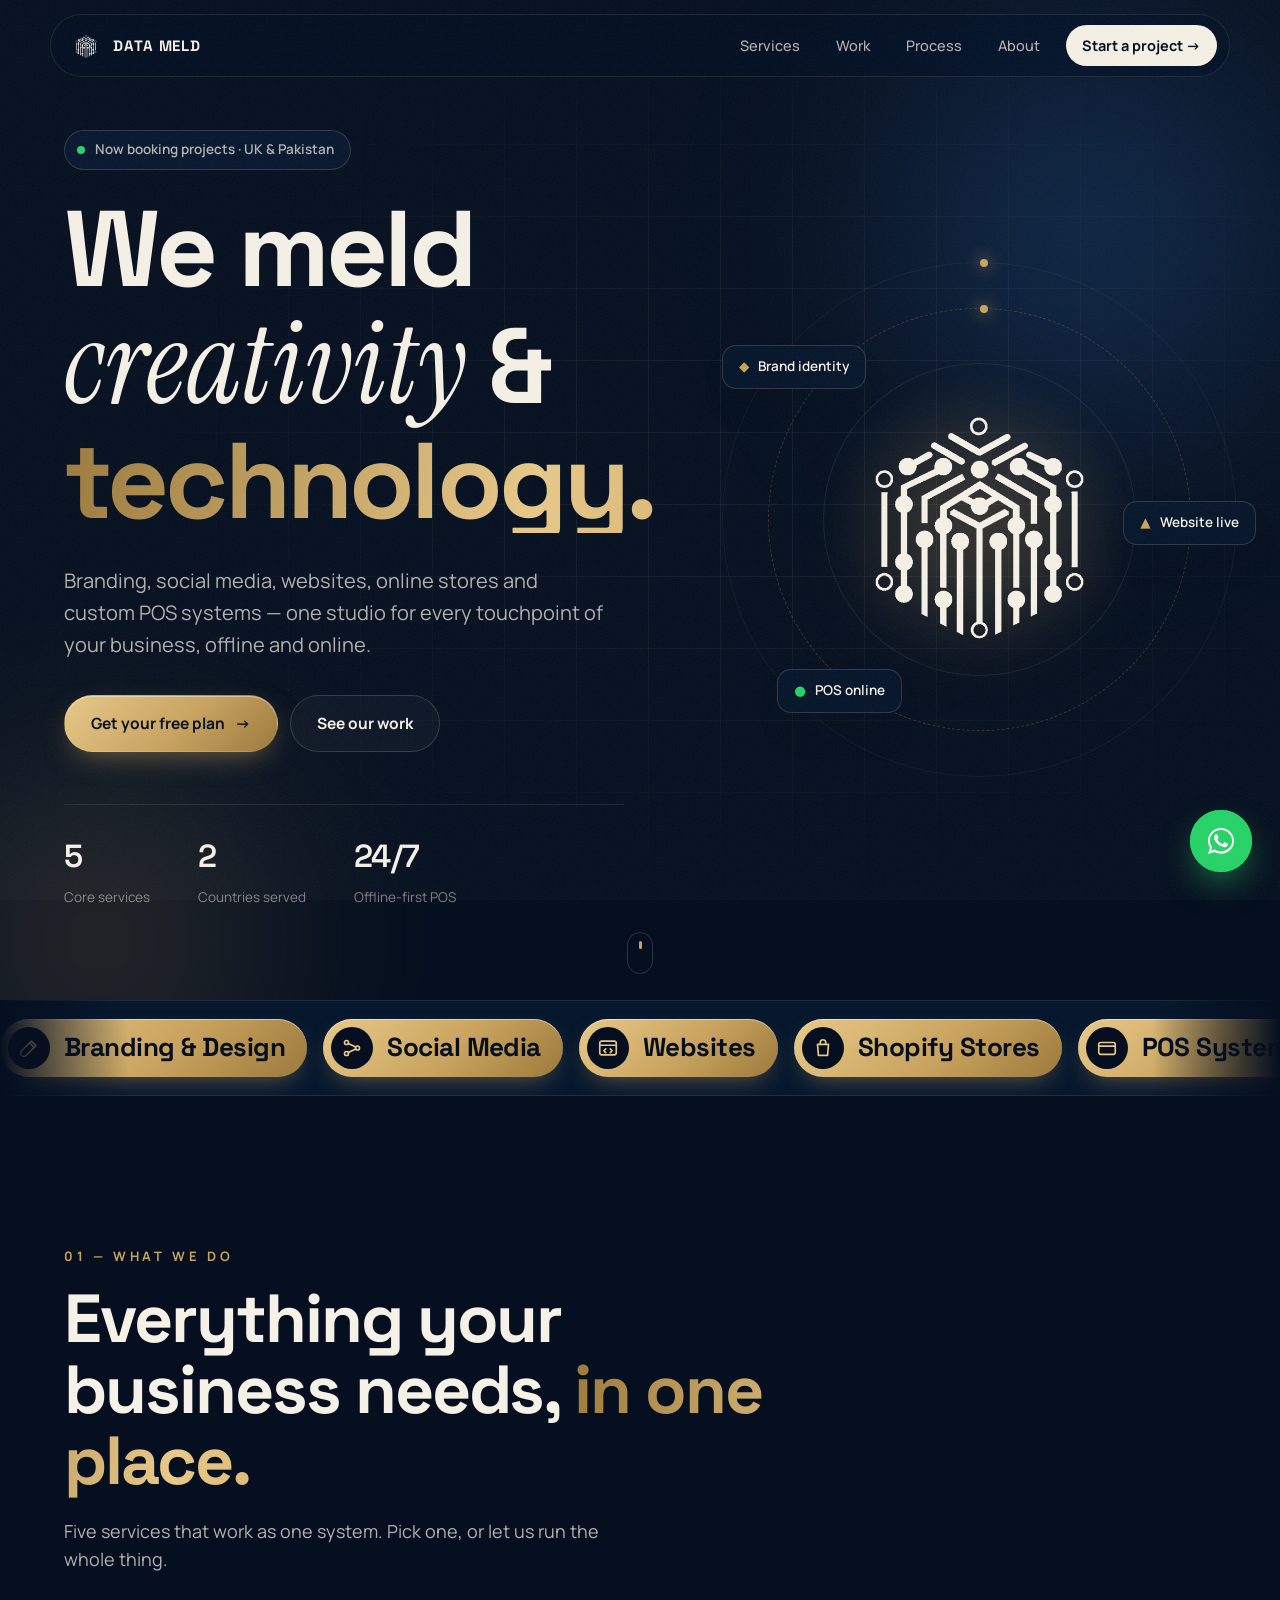
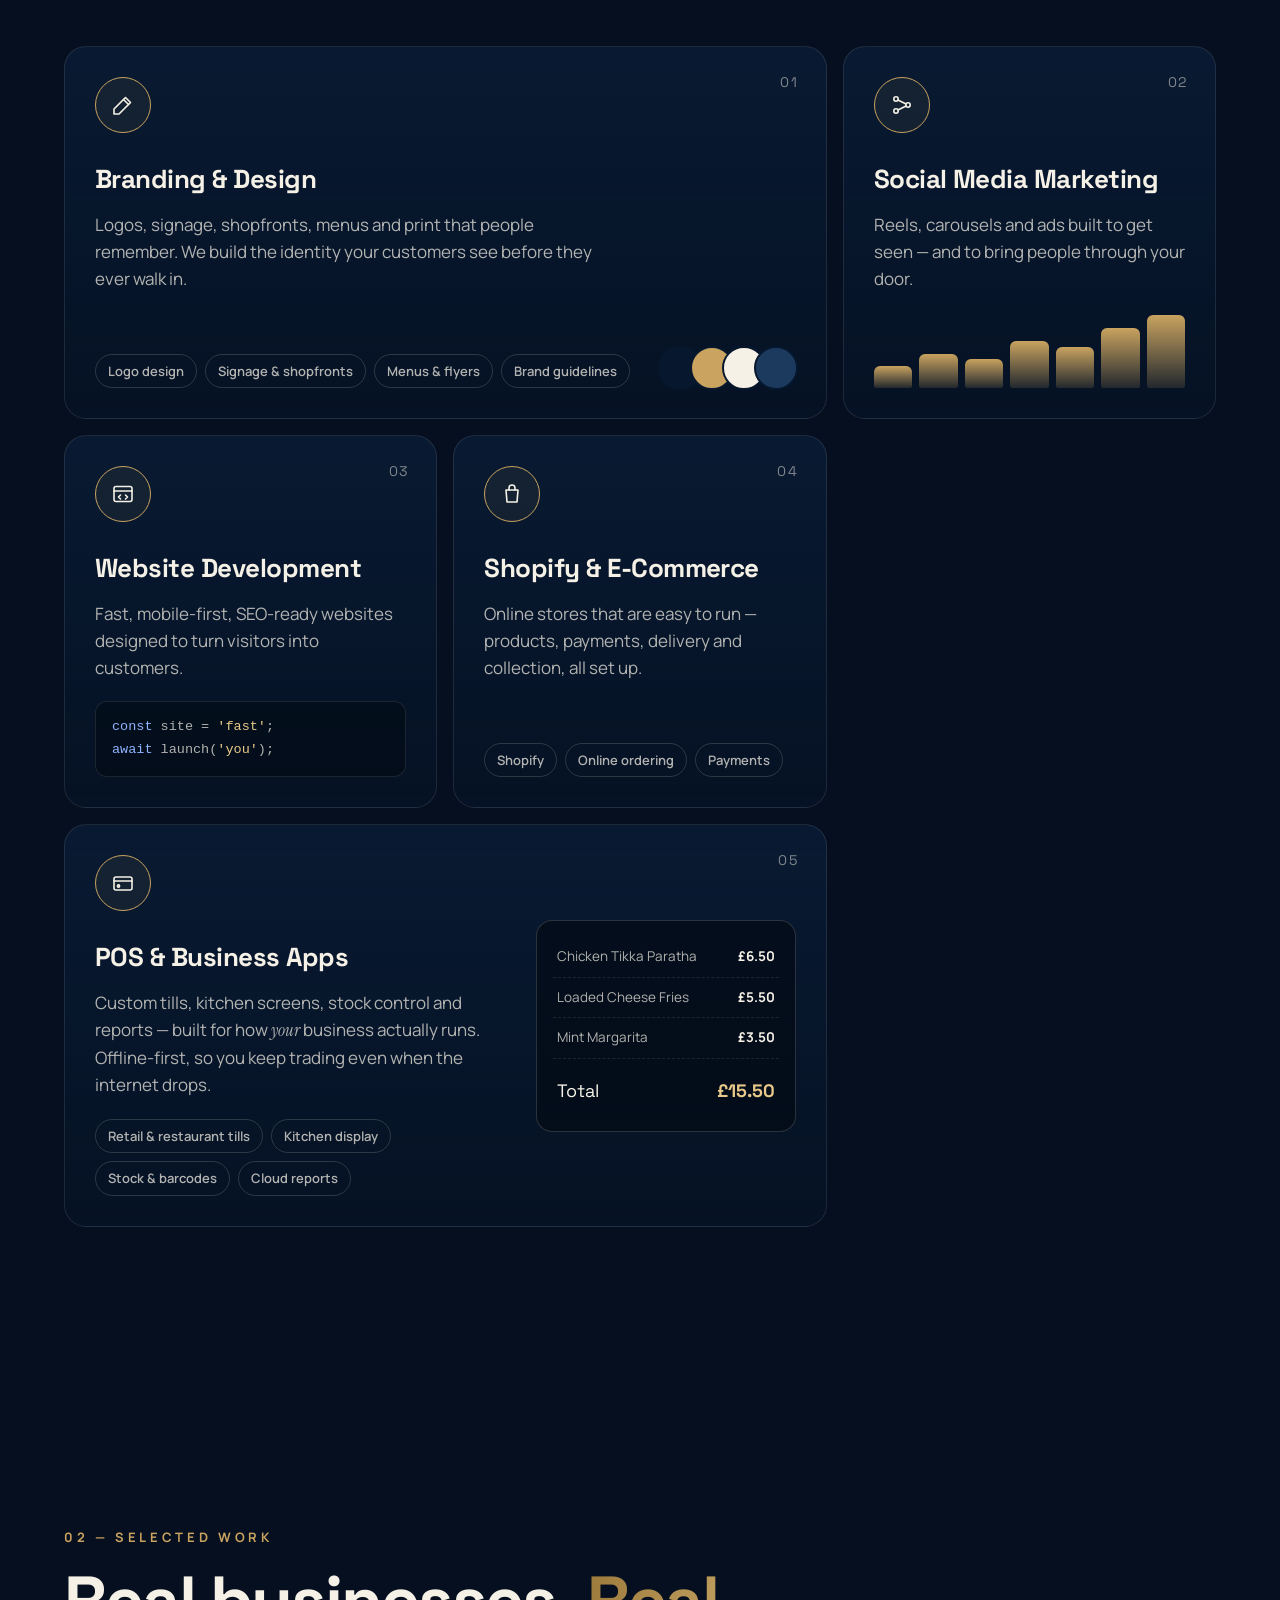
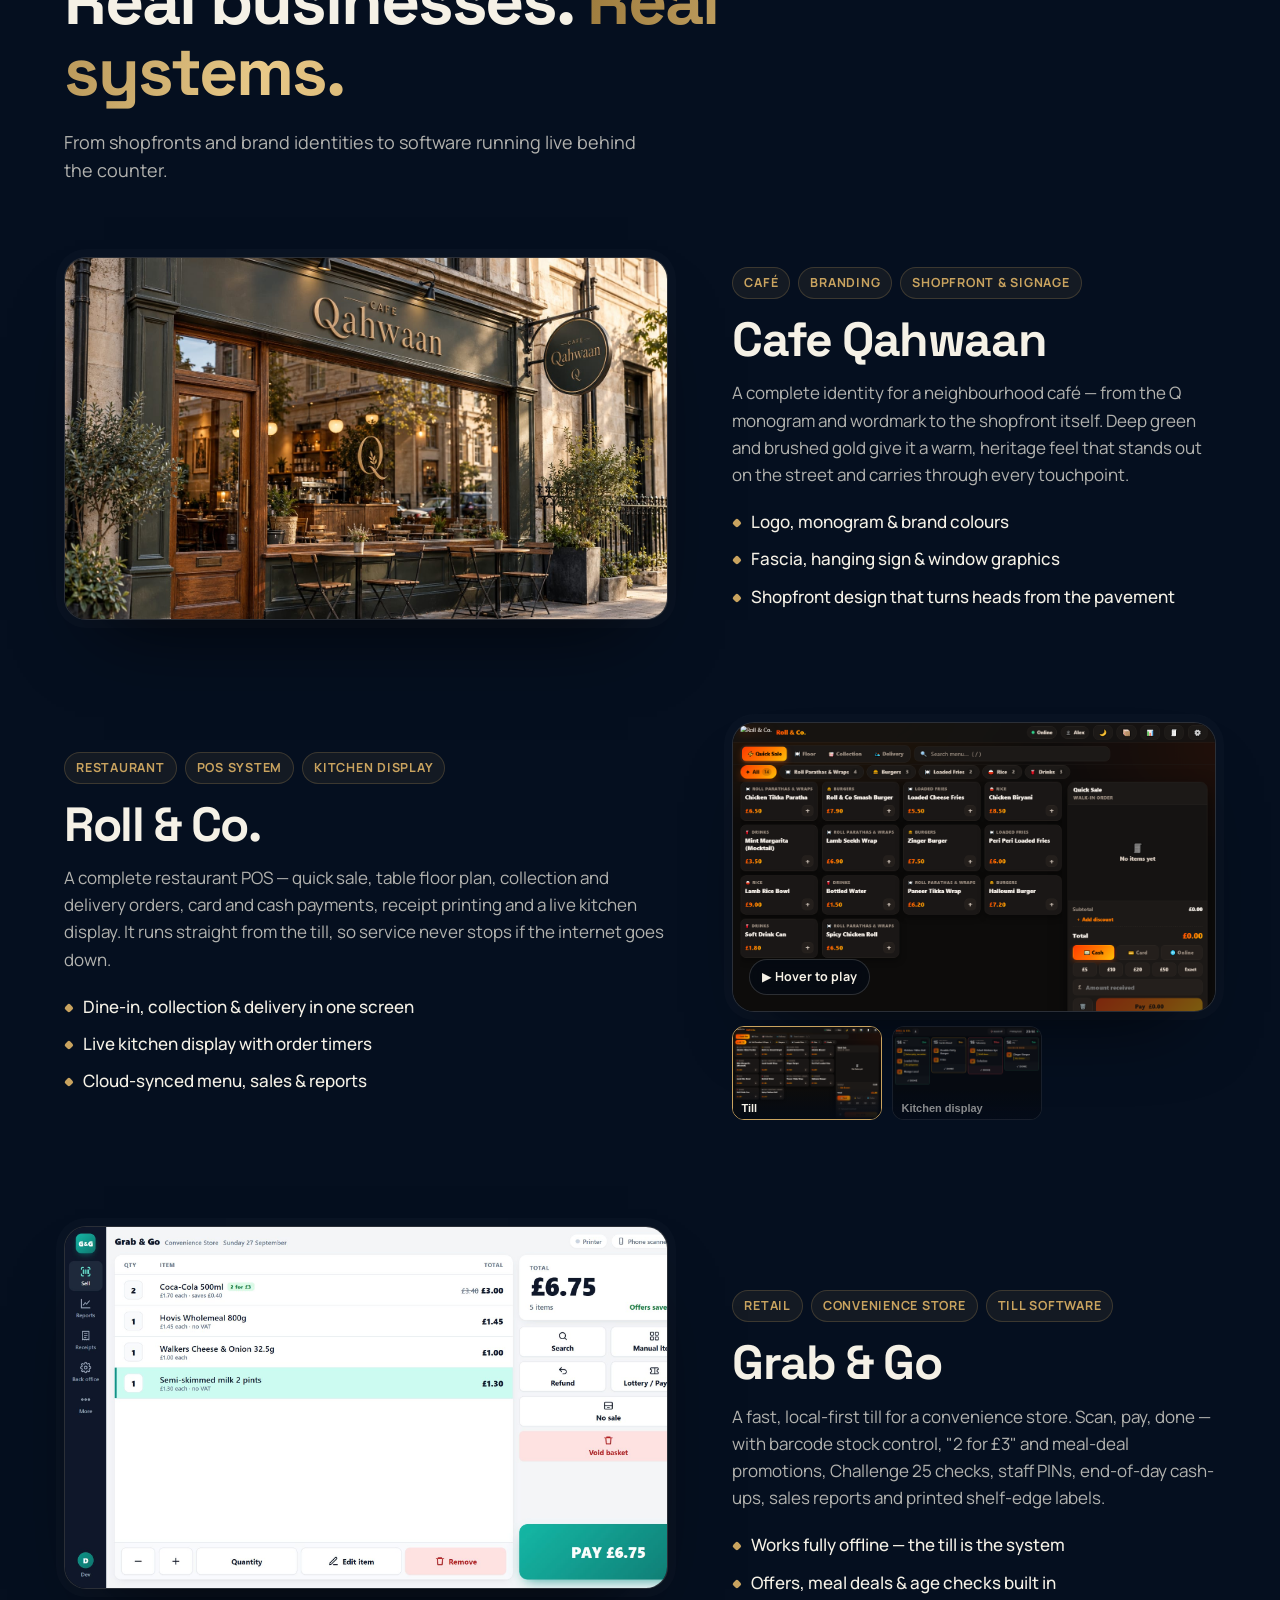
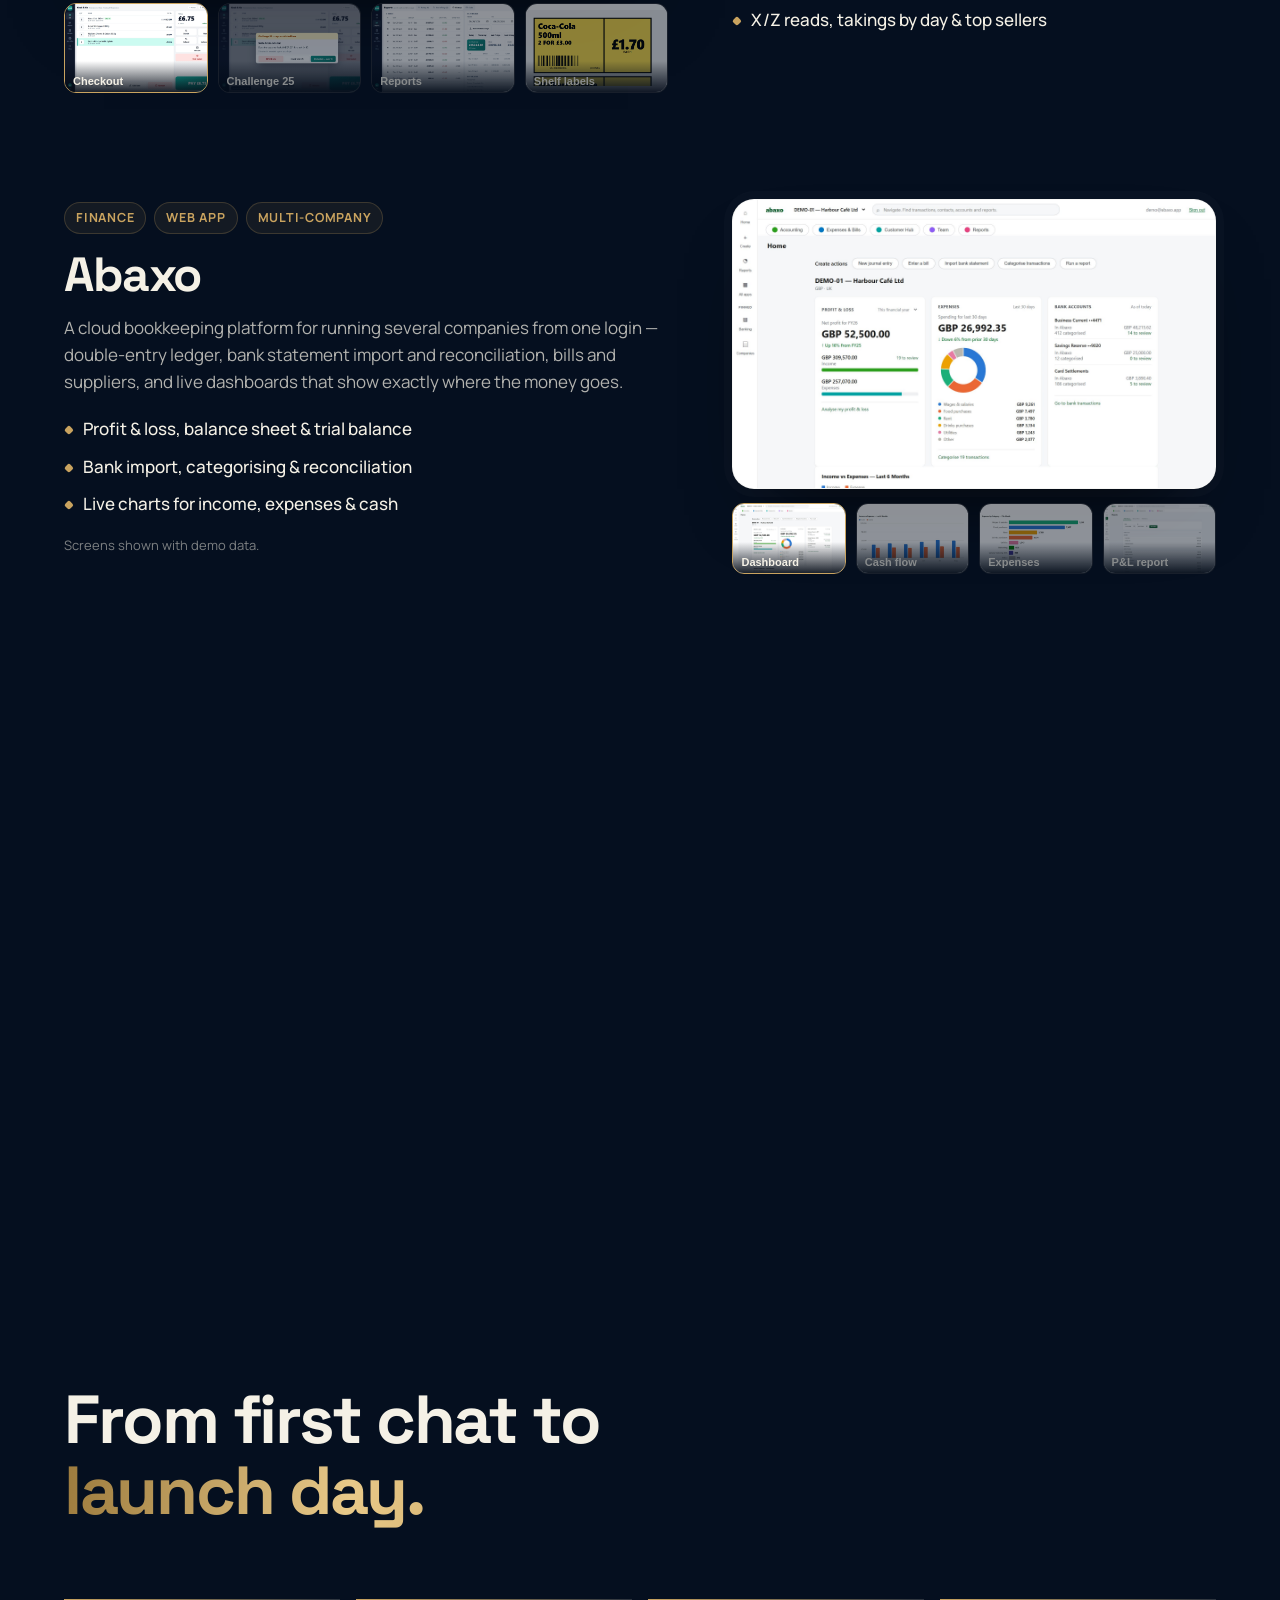
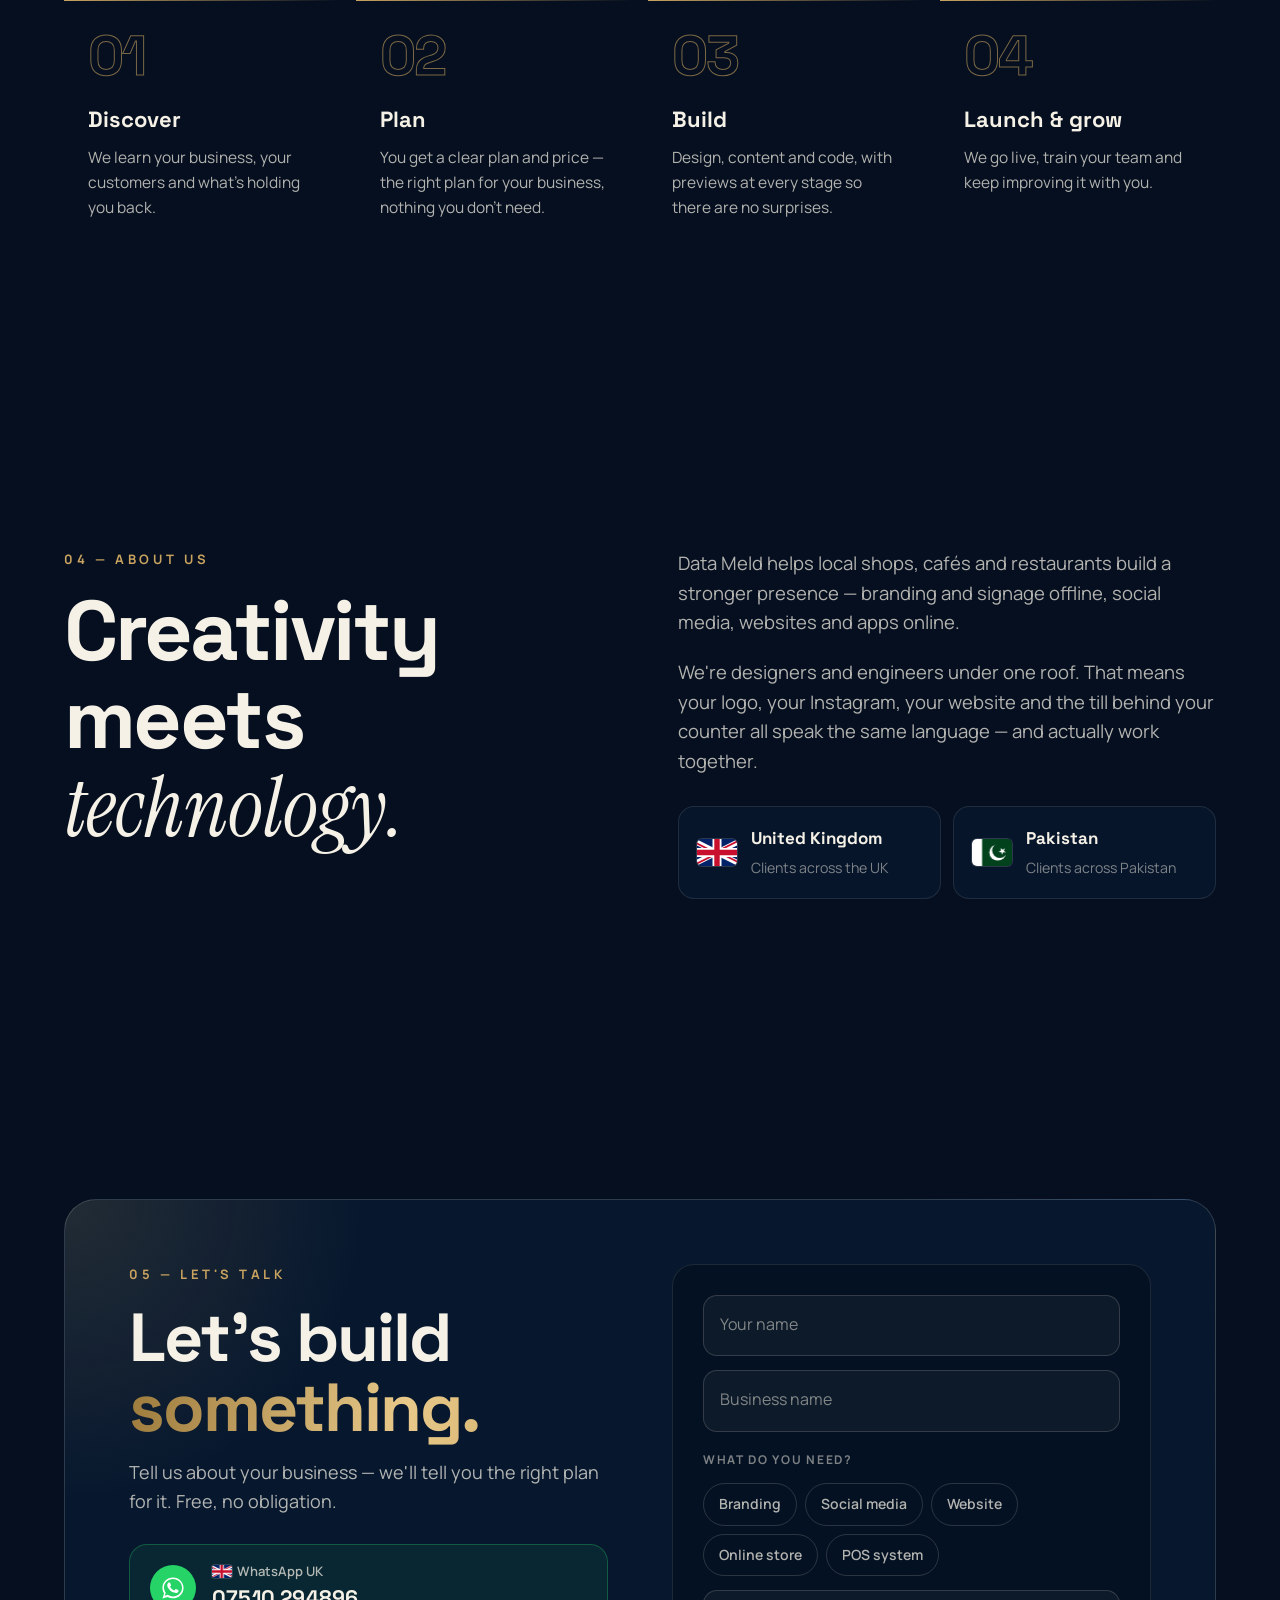
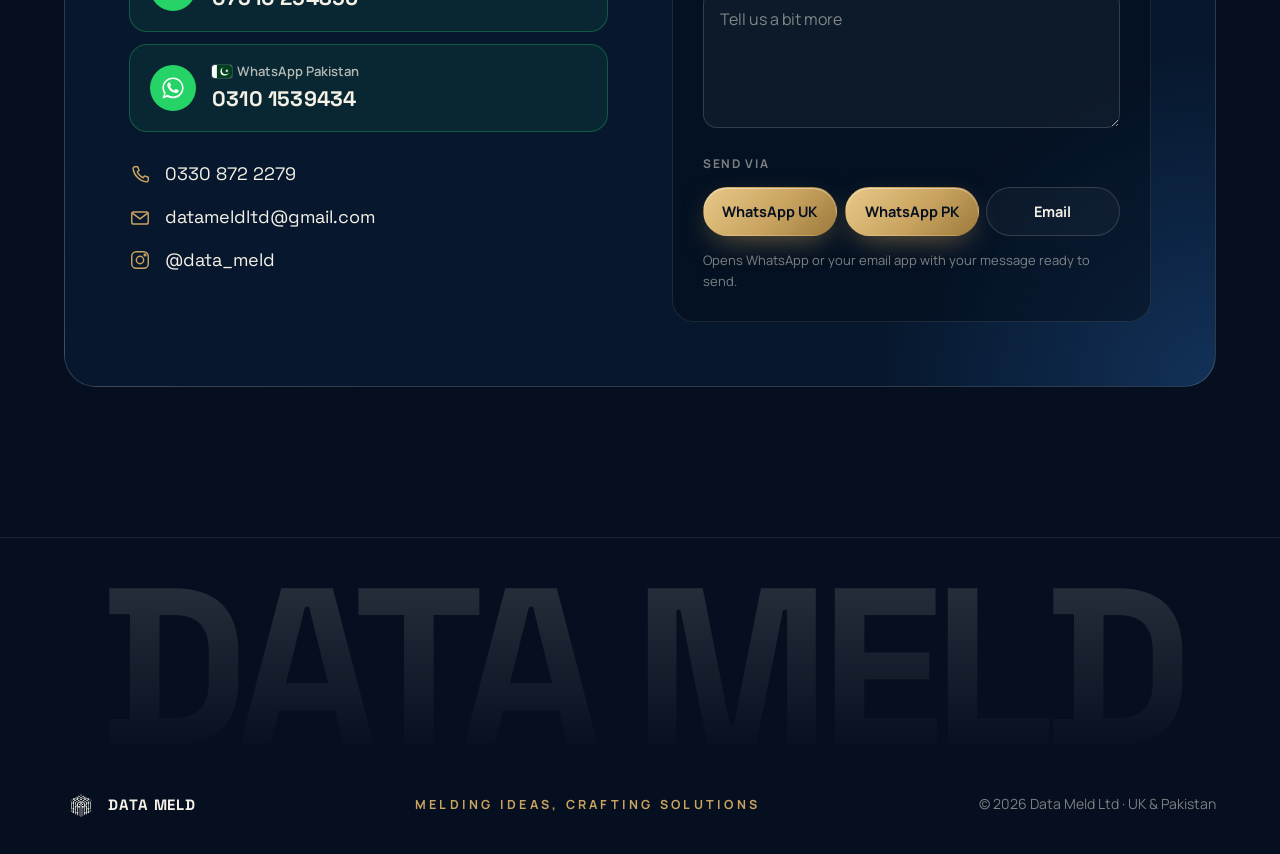
==== commit 852bdf75: "Add custom domain, share image and Cafe Qahwaan polish Co-Authored-By: Claude Opus 5.5 <noreply@anth" ====
--- a/index.html
+++ b/index.html
@@ -7,7 +7,11 @@
   <meta name="description" content="Data Meld is a creative technology studio for shops, cafés and restaurants across the UK and Pakistan — branding, social media, websites, Shopify stores and custom POS systems.">
   <meta property="og:title" content="Data Meld — Melding Ideas, Crafting Solutions">
   <meta property="og:description" content="Branding, social media, websites, e-commerce and POS systems for growing businesses in the UK and Pakistan.">
-  <meta property="og:image" content="assets/favicon.png">
+  <meta property="og:image" content="https://datameldltd.com/assets/og-image.jpg">
+  <meta property="og:url" content="https://datameldltd.com/">
+  <meta property="og:type" content="website">
+  <meta name="twitter:card" content="summary_large_image">
+  <link rel="canonical" href="https://datameldltd.com/">
   <meta name="theme-color" content="#050f1f">
   <link rel="icon" href="assets/favicon.png">
   <link rel="preconnect" href="https://fonts.googleapis.com">
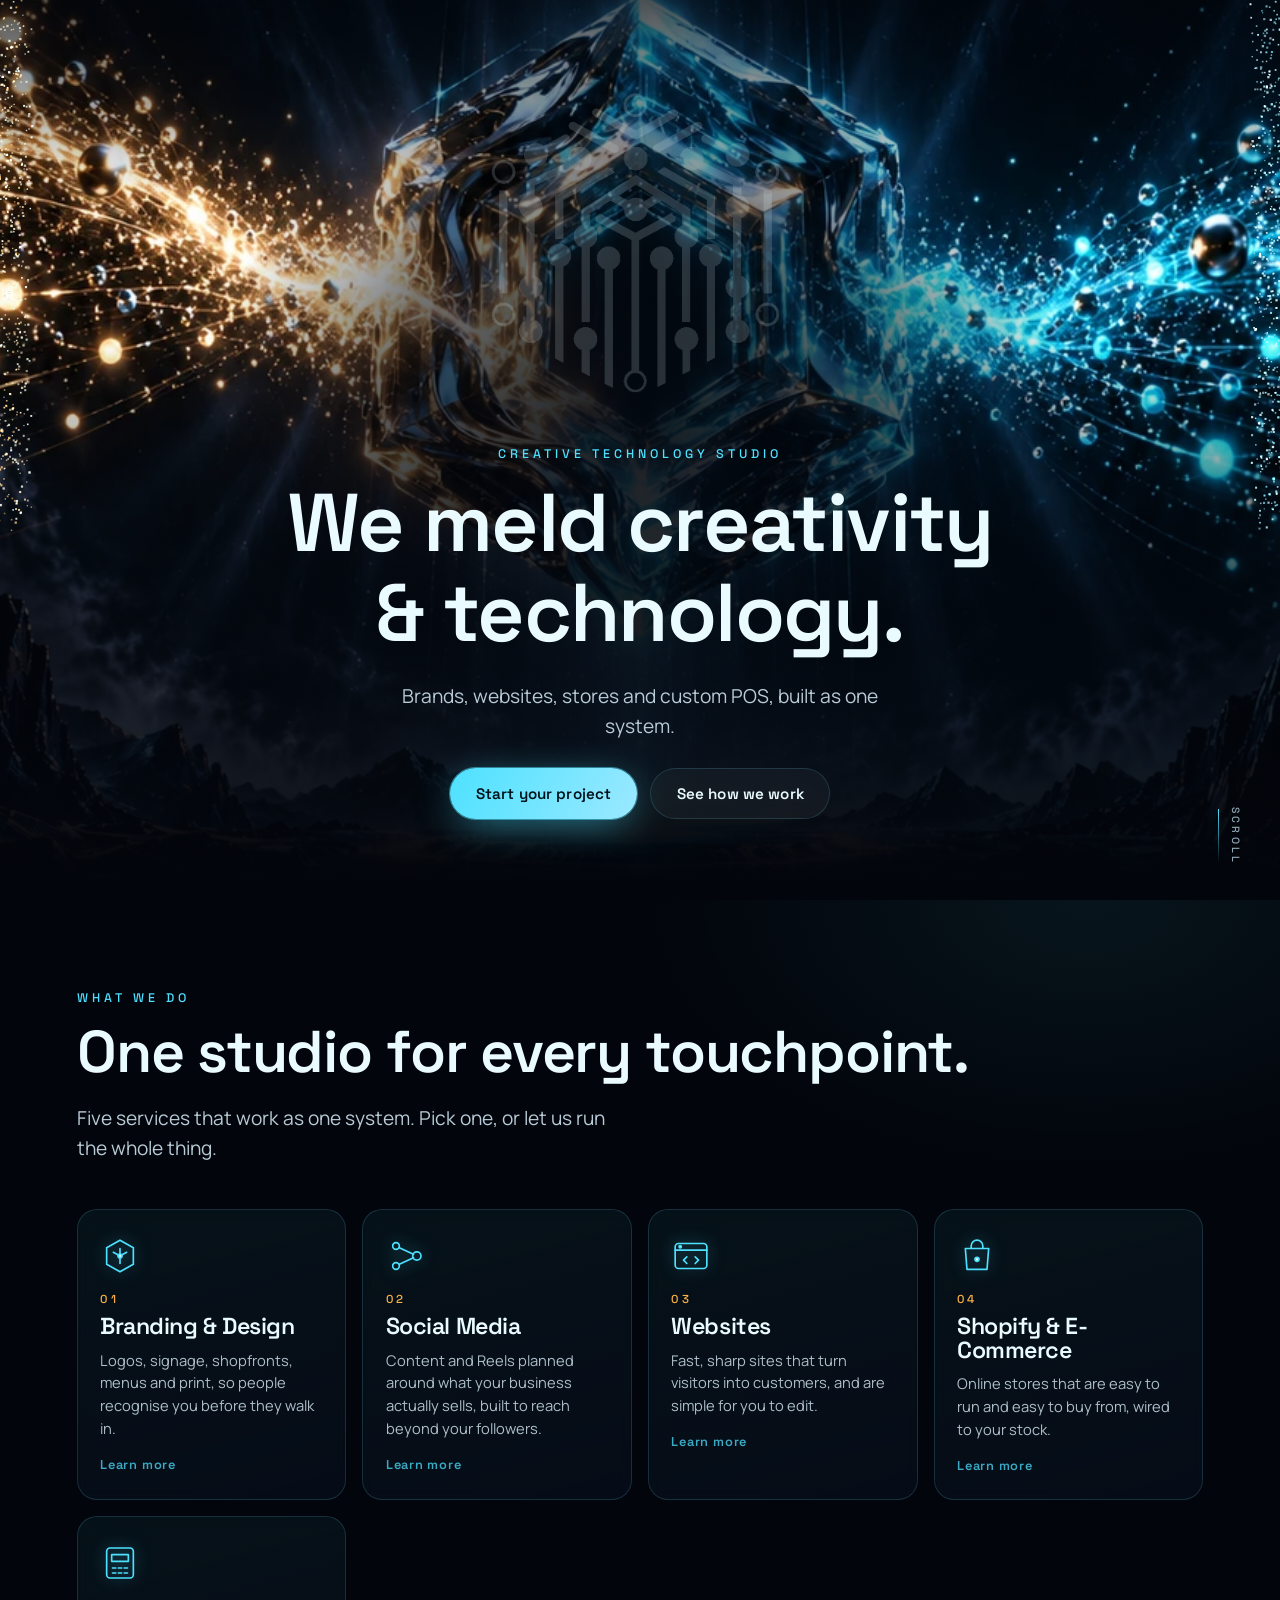
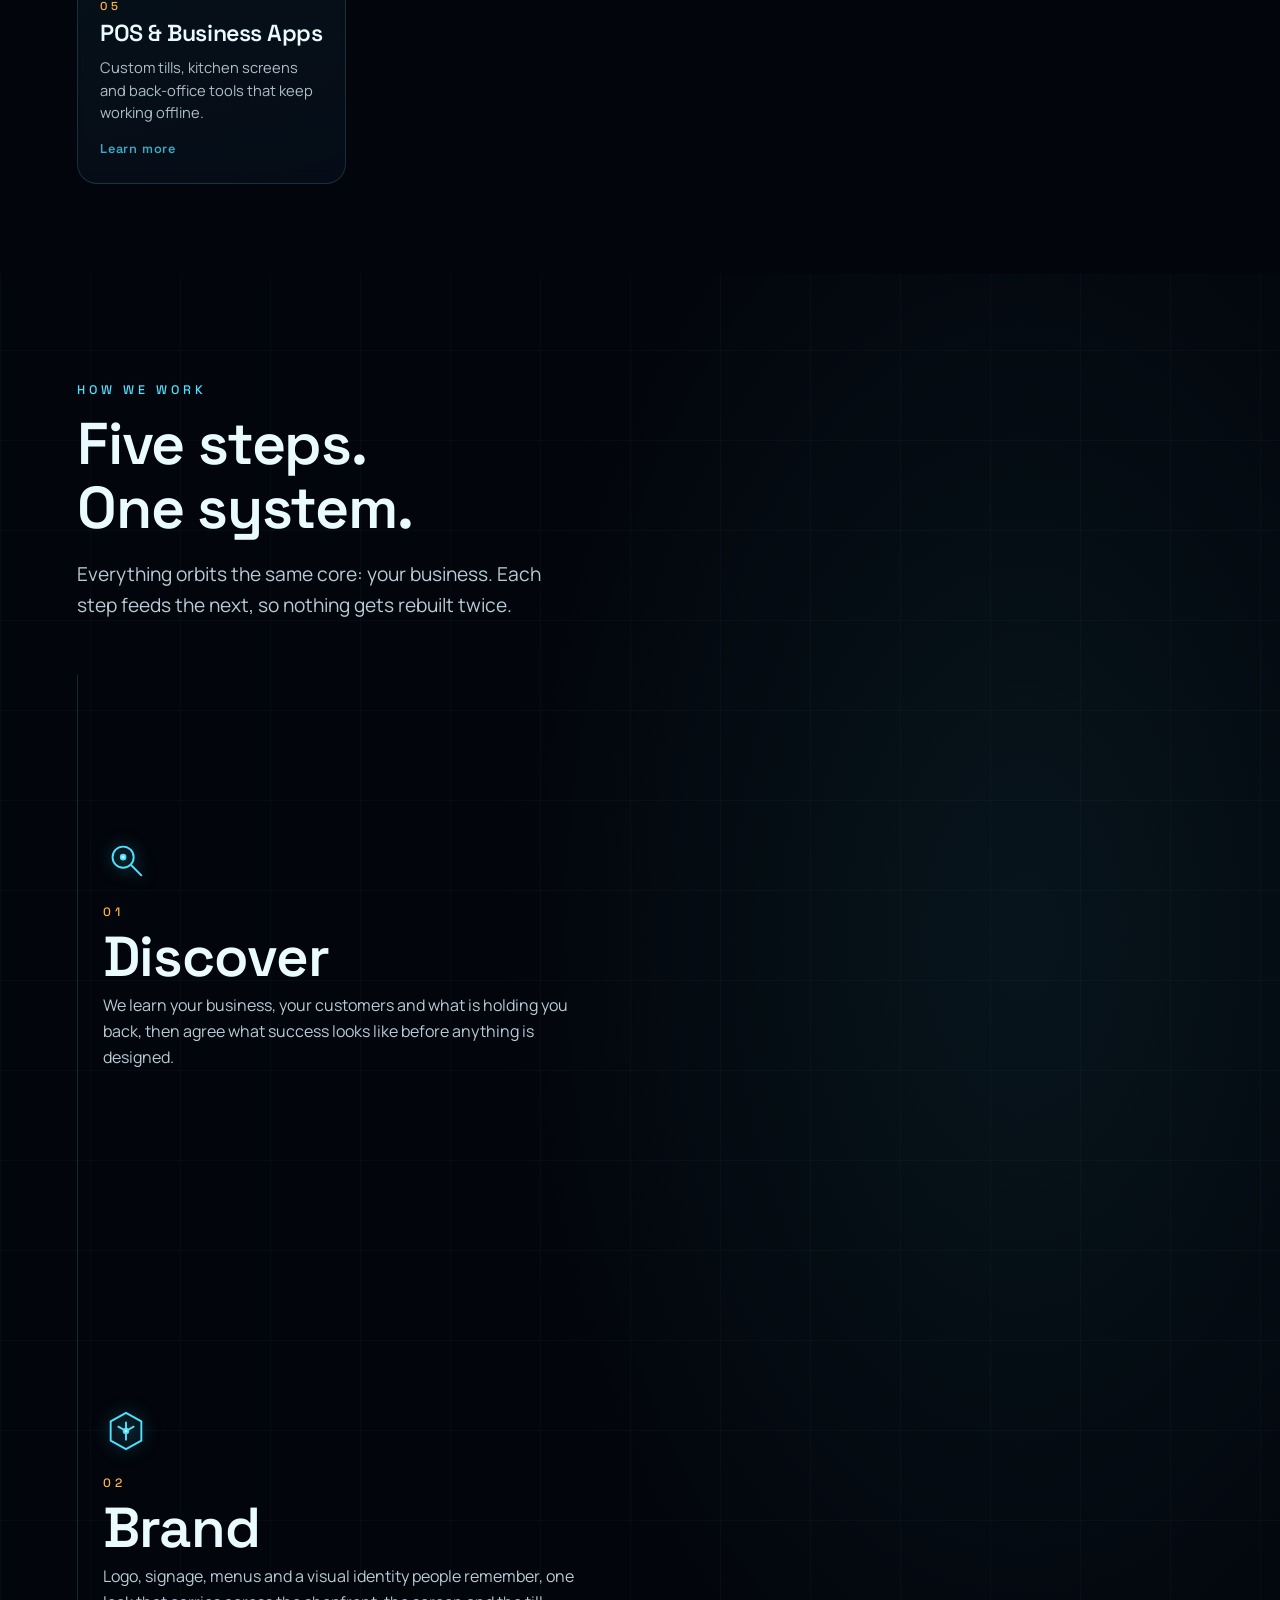
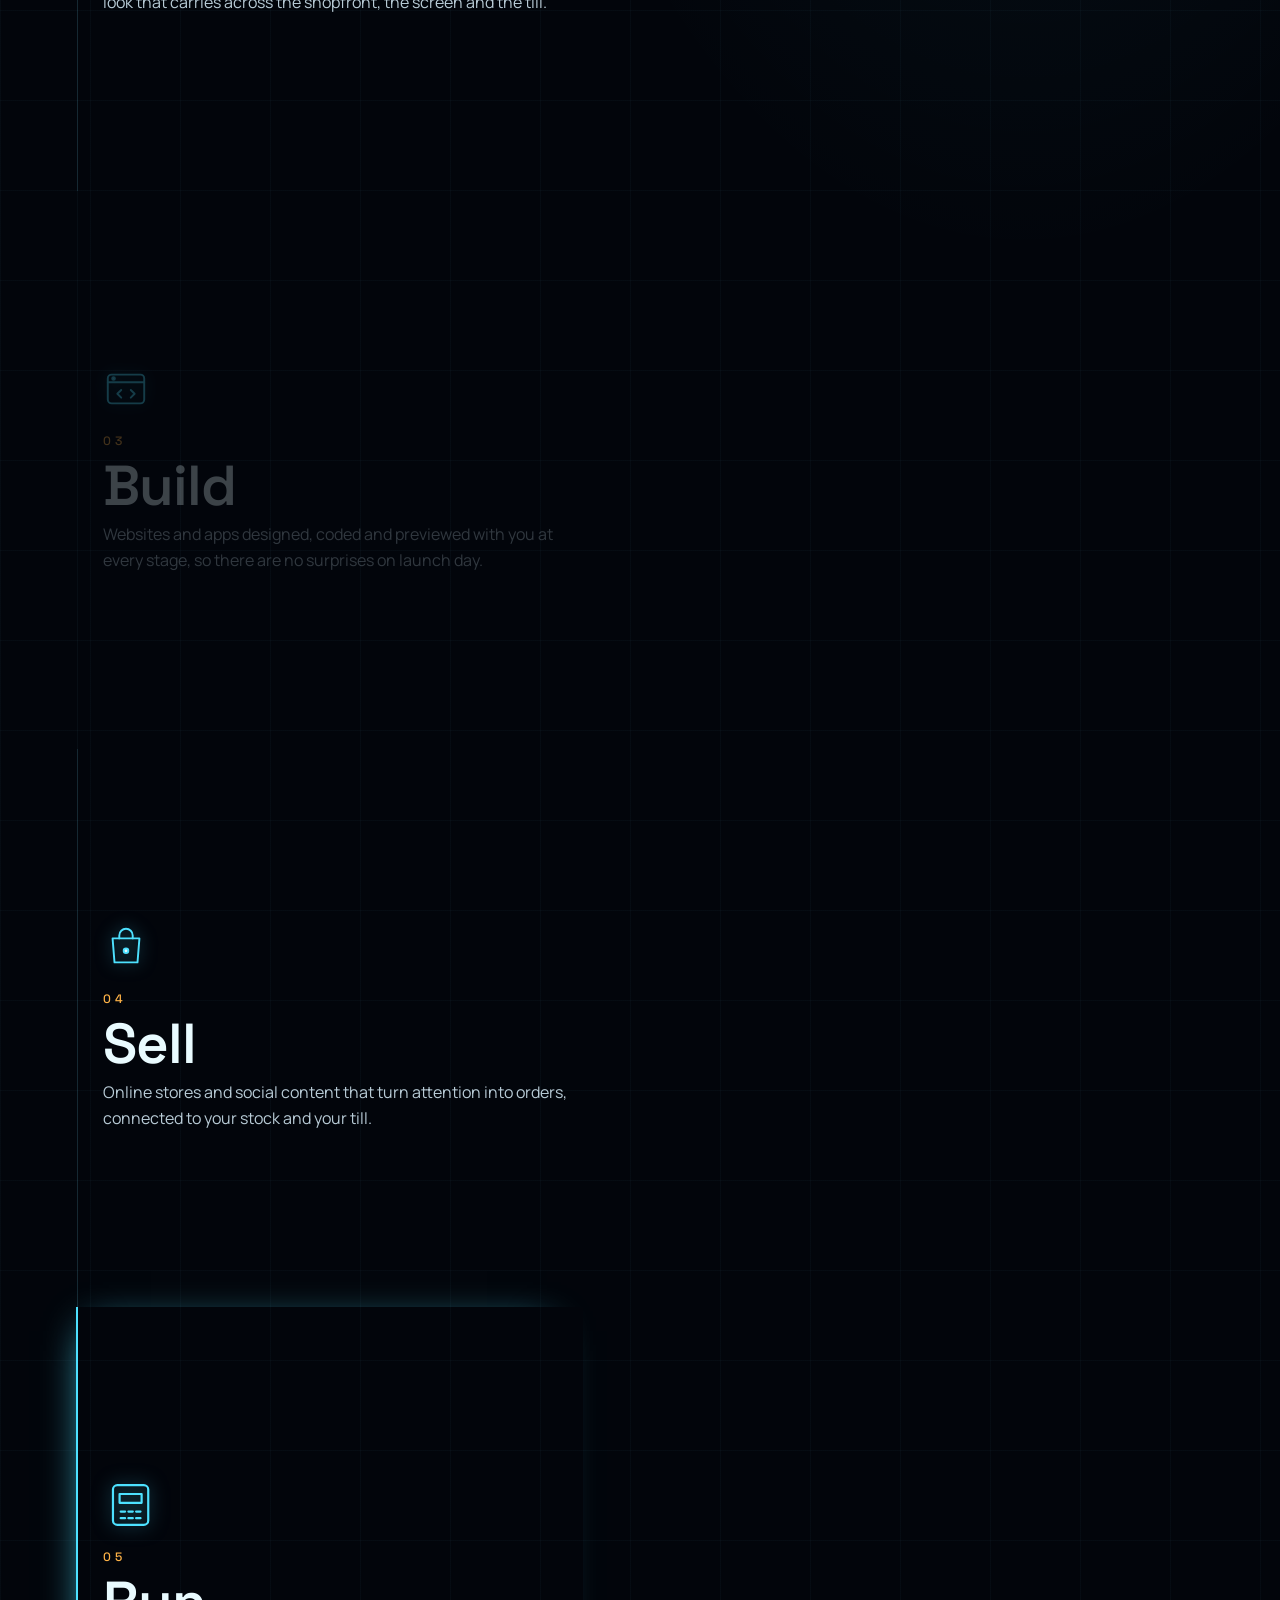
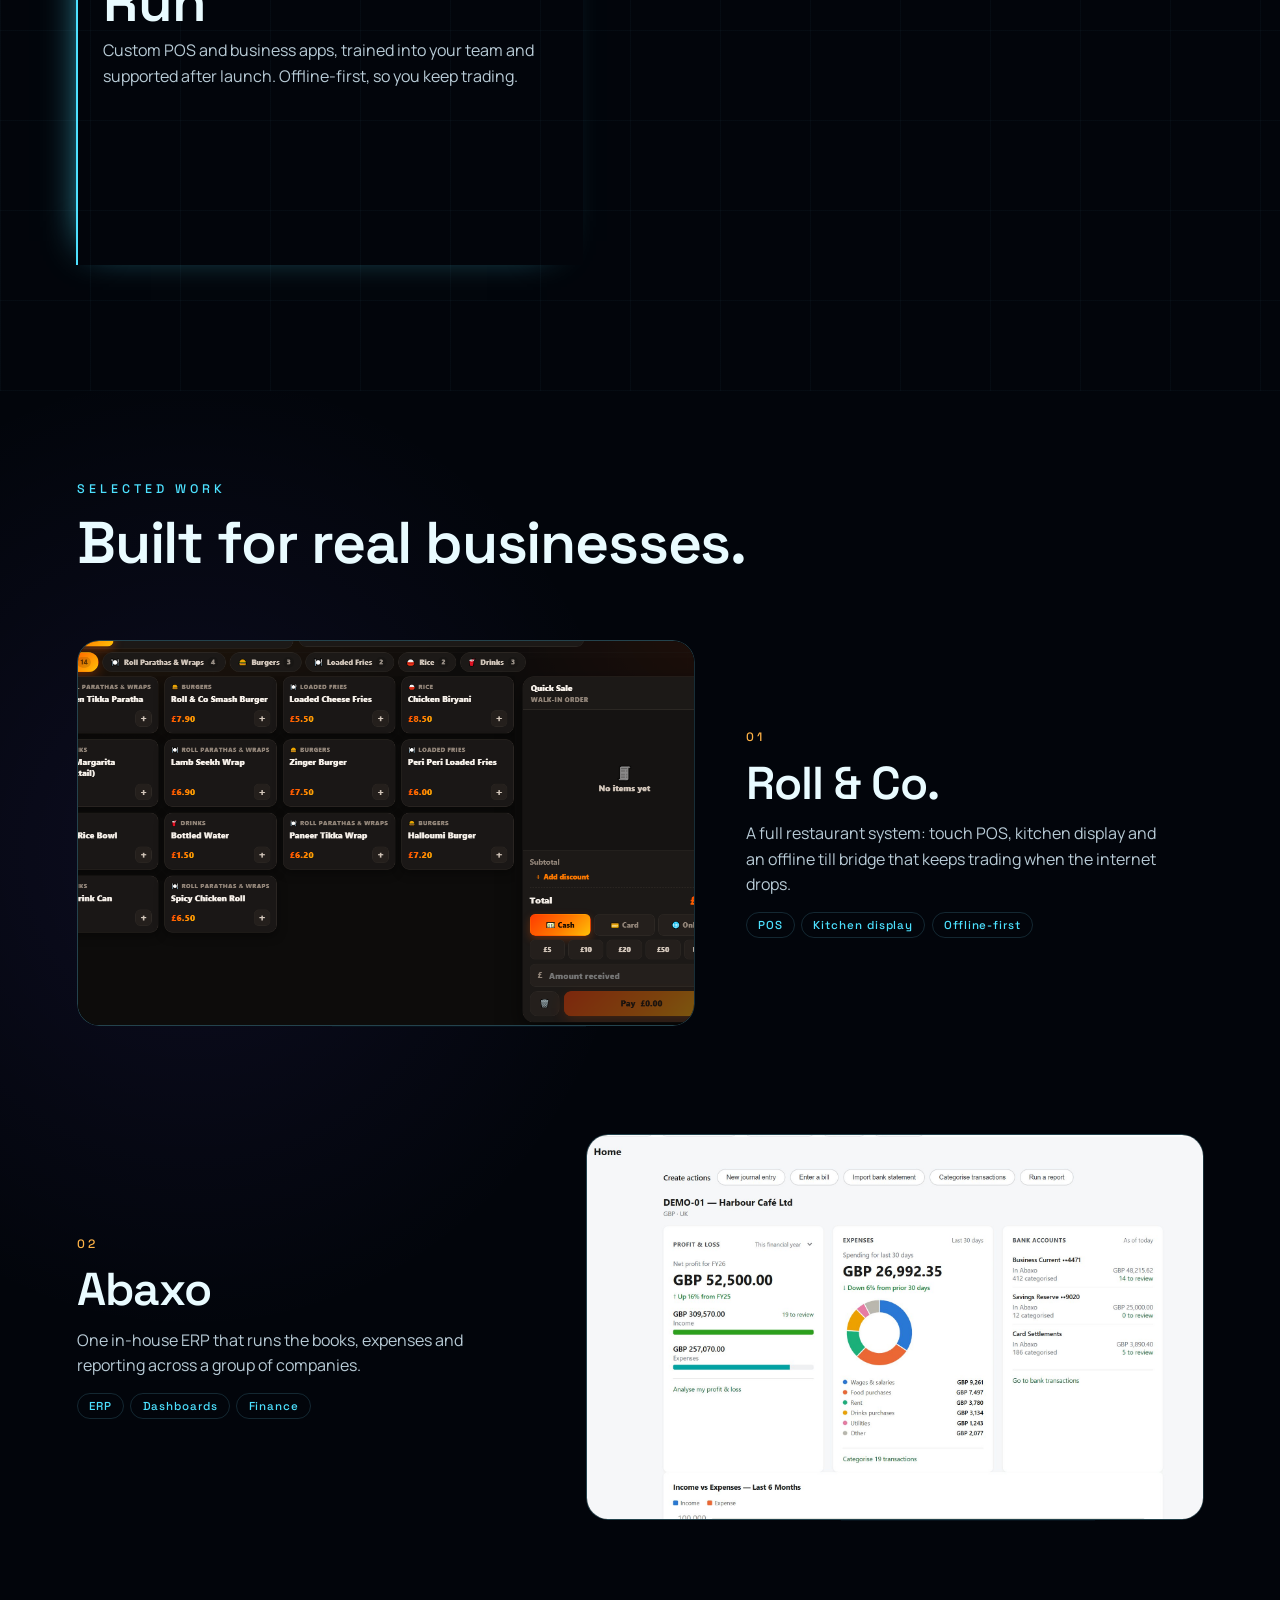
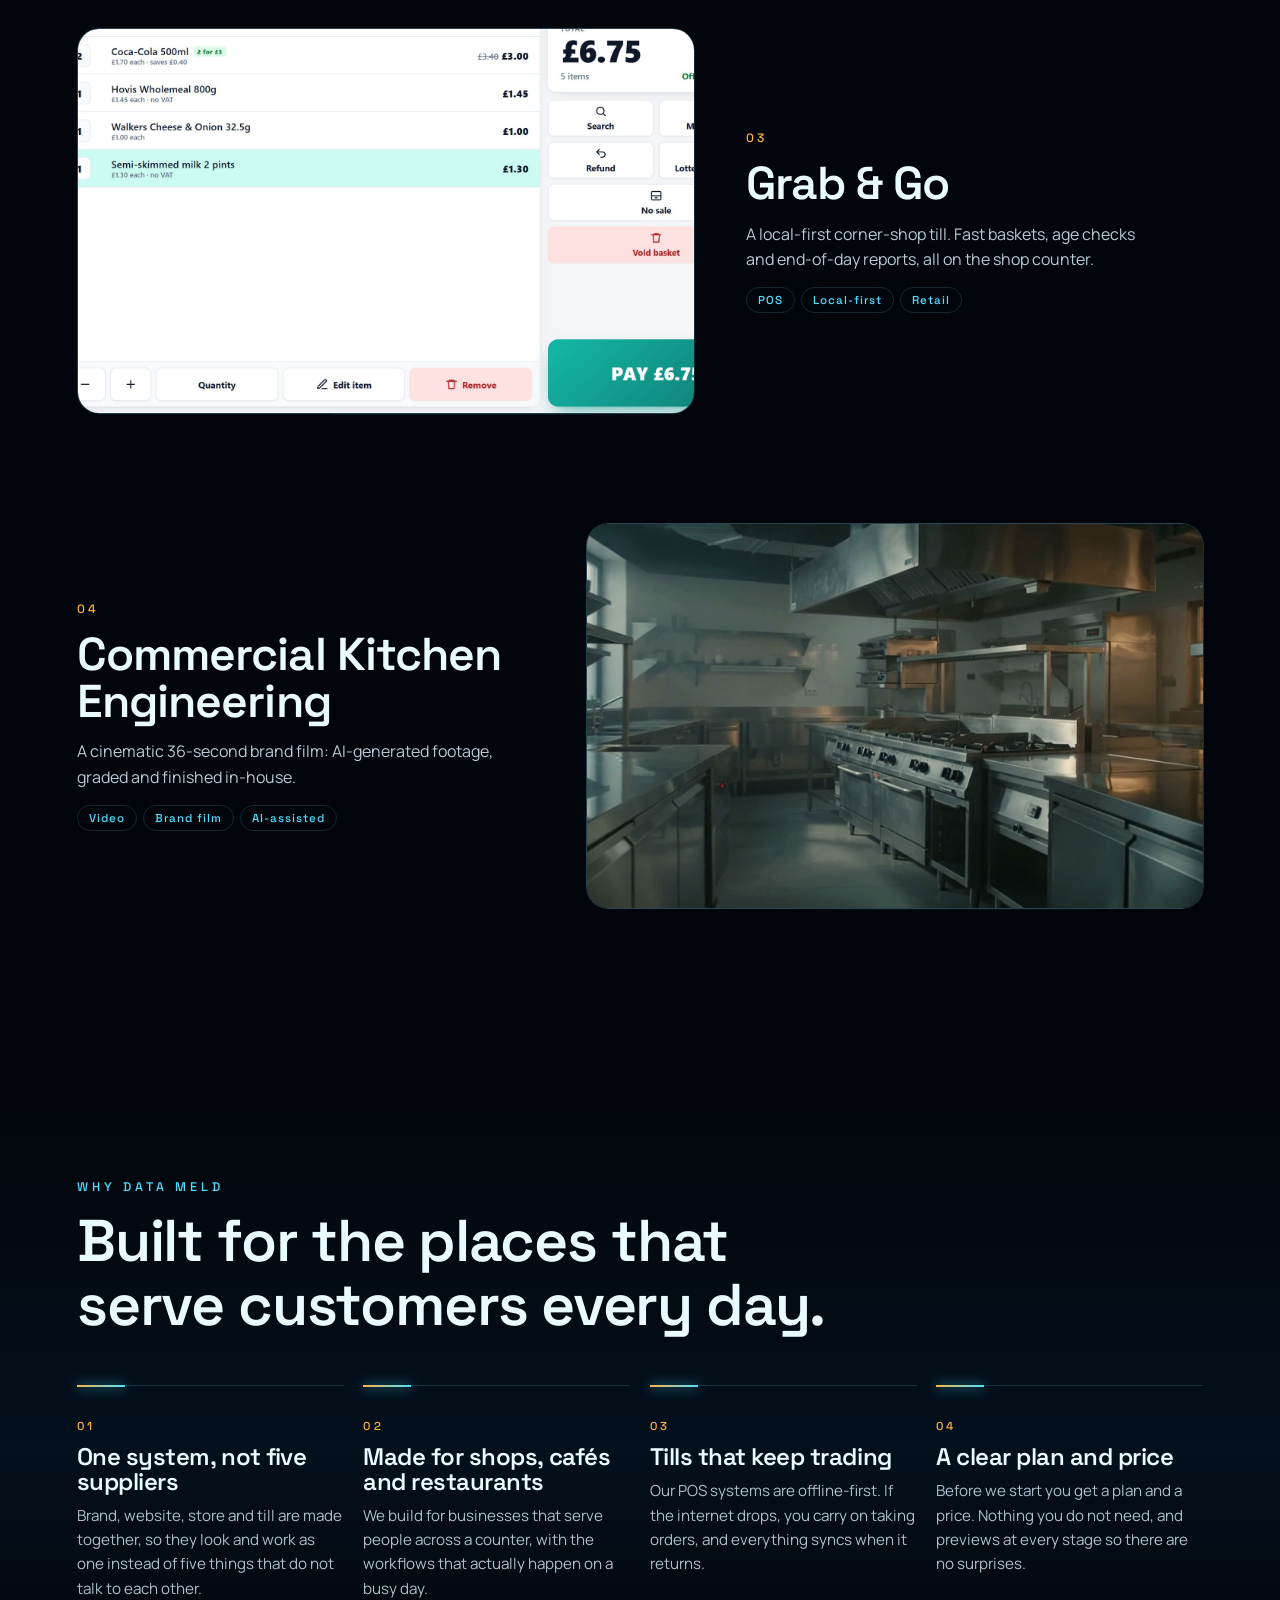
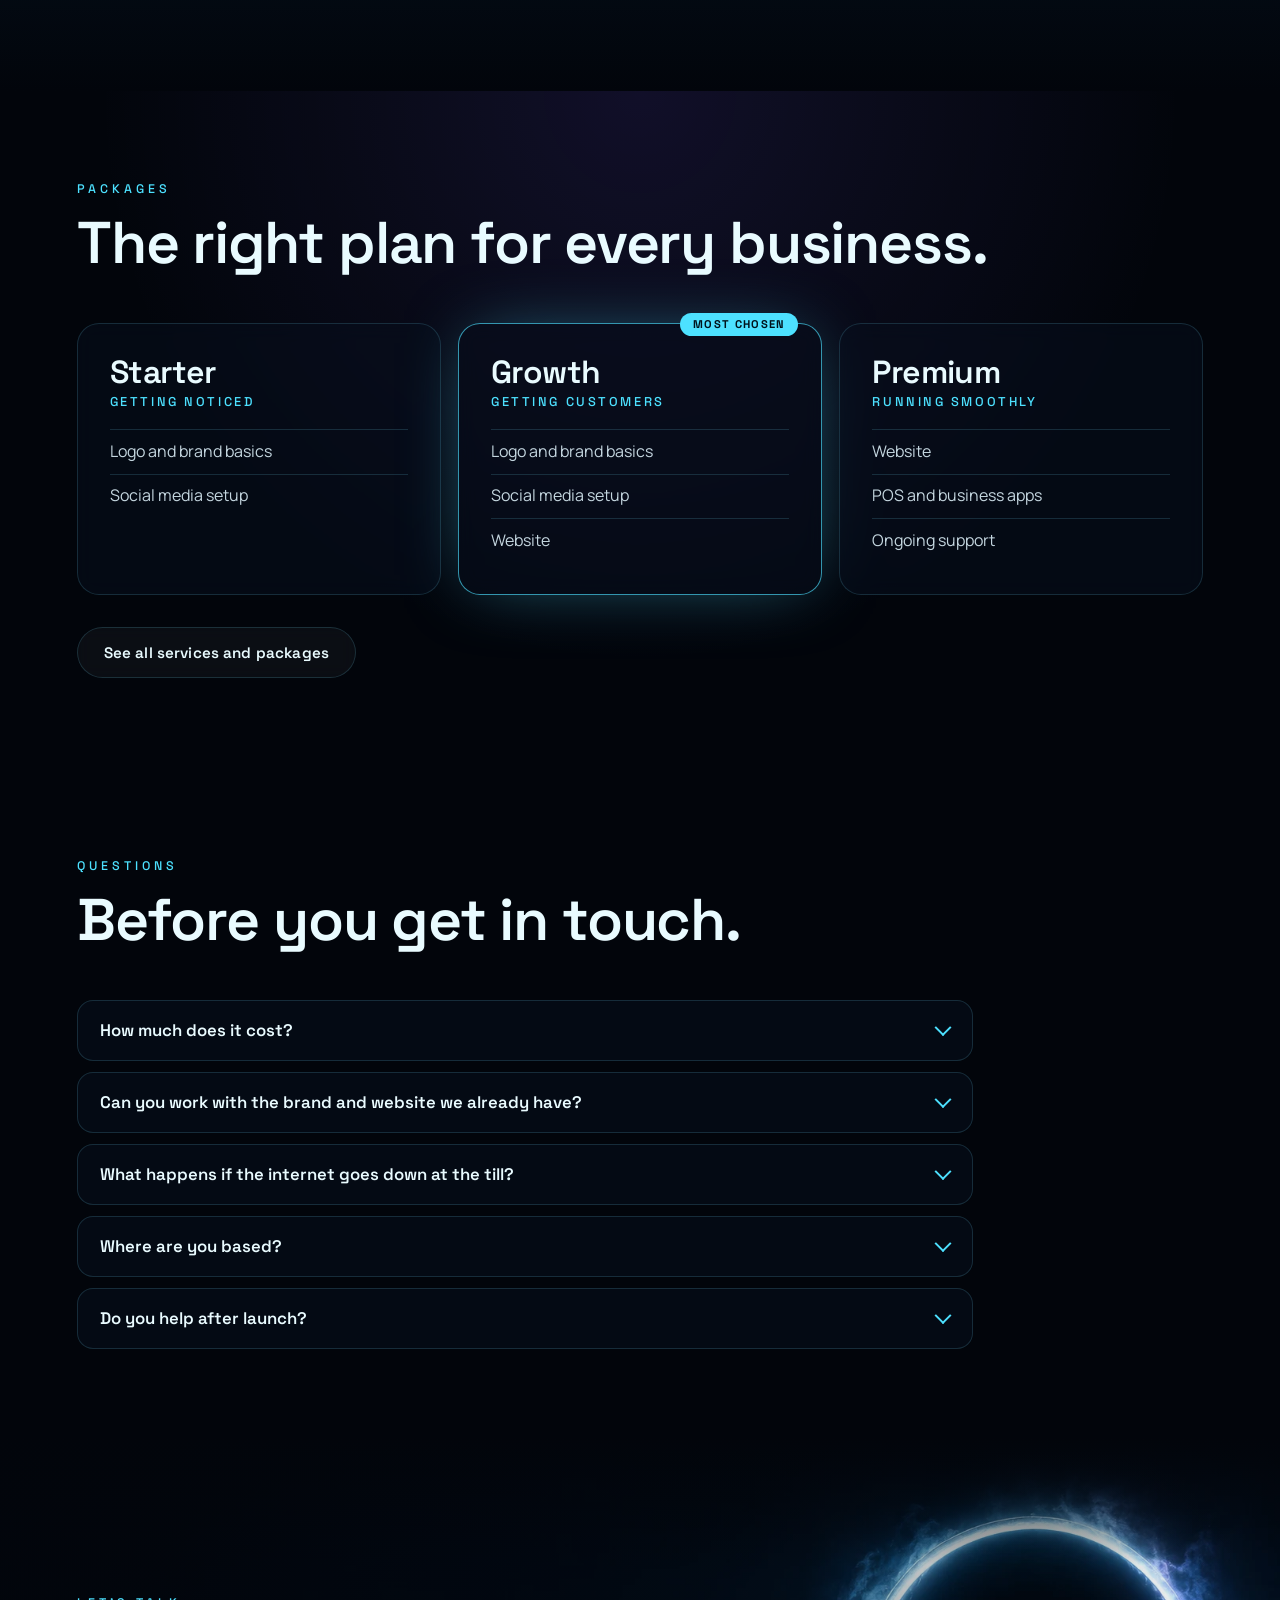
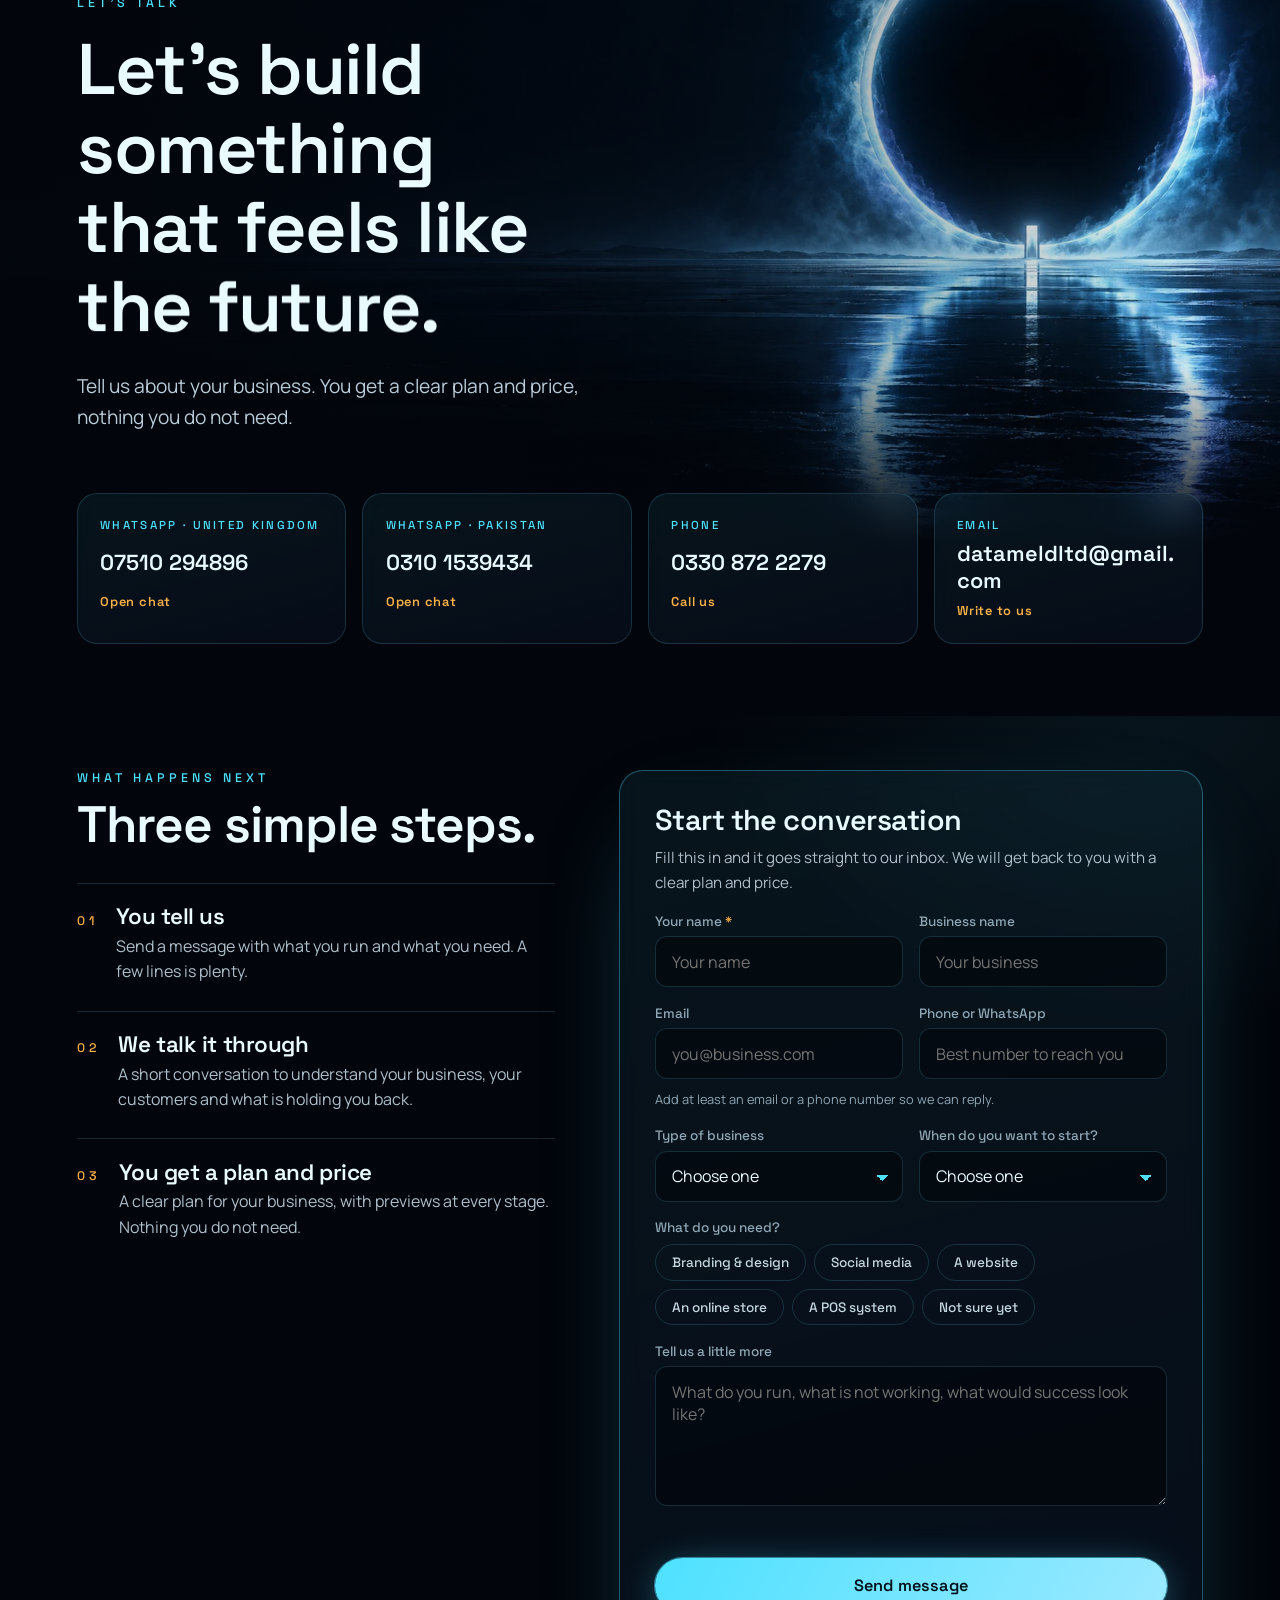
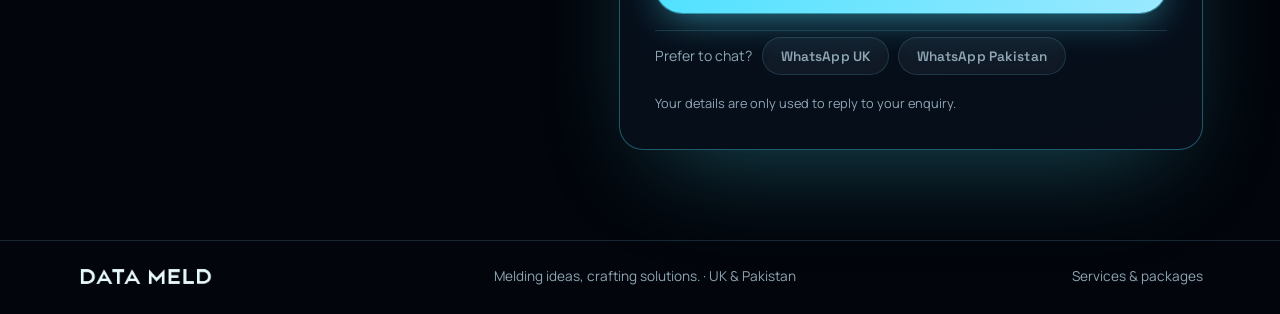
==== commit 3fbdd4dc: "Redesign: dark immersive site with particle logo hero, orbit process, project rows, services page an" ====
--- a/index.html
+++ b/index.html
@@ -2,405 +2,332 @@
 <html lang="en">
 <head>
   <meta charset="utf-8">
-  <meta name="viewport" content="width=device-width, initial-scale=1">
-  <title>Data Meld — Branding, Websites, E-Commerce & POS</title>
-  <meta name="description" content="Data Meld is a creative technology studio for shops, cafés and restaurants across the UK and Pakistan — branding, social media, websites, Shopify stores and custom POS systems.">
-  <meta property="og:title" content="Data Meld — Melding Ideas, Crafting Solutions">
-  <meta property="og:description" content="Branding, social media, websites, e-commerce and POS systems for growing businesses in the UK and Pakistan.">
+  <meta name="viewport" content="width=device-width, initial-scale=1, viewport-fit=cover">
+  <title>Data Meld — Creative Technology Studio</title>
+  <meta name="description" content="Data Meld is a creative technology studio. Branding, websites, online stores and custom POS systems, built as one system for shops, cafés and restaurants in the UK and Pakistan.">
+  <meta property="og:title" content="Data Meld — We meld creativity & technology">
+  <meta property="og:description" content="Branding, websites, e-commerce and custom POS systems built as one system.">
   <meta property="og:image" content="https://datameldltd.com/assets/og-image.jpg">
   <meta property="og:url" content="https://datameldltd.com/">
   <meta property="og:type" content="website">
   <meta name="twitter:card" content="summary_large_image">
   <link rel="canonical" href="https://datameldltd.com/">
-  <meta name="theme-color" content="#050f1f">
+  <meta name="theme-color" content="#02050b">
   <link rel="icon" href="assets/favicon.png">
   <link rel="preconnect" href="https://fonts.googleapis.com">
   <link rel="preconnect" href="https://fonts.gstatic.com" crossorigin>
-  <link rel="stylesheet" href="https://fonts.googleapis.com/css2?family=Space+Grotesk:wght@400;500;600;700&family=Manrope:wght@400;500;600;700&family=Instrument+Serif:ital@1&display=swap">
+  <link rel="stylesheet" href="https://fonts.googleapis.com/css2?family=Space+Grotesk:wght@400;500;600;700&family=Manrope:wght@400;500;600&display=swap">
   <link rel="stylesheet" href="styles.css">
 </head>
-<body>
-
-<div class="grain" aria-hidden="true"></div>
-<div class="cursor-glow" aria-hidden="true"></div>
-
-<!-- ============ NAV ============ -->
+<body class="is-loading">
+
+<div id="gate" aria-hidden="true">
+  <img class="gate-mark" src="assets/logo-mark.png" alt="" width="140" height="127">
+  <p class="gate-load"><span id="loadPct">0</span>%</p>
+</div>
+
+<div class="cursor" id="cursor" aria-hidden="true"></div>
+
 <header class="nav" id="nav">
-  <a href="#top" class="brand" aria-label="Data Meld home">
-    <img src="assets/icon.png" alt="" width="34" height="34">
-    <span>DATA MELD</span>
-  </a>
+  <a href="#hero" class="brand" aria-label="Data Meld home"><img src="assets/logo-word.png" alt="Data Meld" height="26"></a>
   <nav class="nav-links" id="navLinks">
     <a href="#services">Services</a>
+    <a href="#process">Process</a>
     <a href="#work">Work</a>
-    <a href="#process">Process</a>
-    <a href="#about">About</a>
-    <a href="#contact" class="nav-cta">Start a project <span aria-hidden="true">→</span></a>
+    <a href="#contact" class="nav-cta">Let&rsquo;s talk</a>
   </nav>
   <button class="burger" id="burger" aria-label="Open menu" aria-expanded="false"><span></span><span></span></button>
 </header>
 
-<main id="top">
-
-<!-- ============ HERO ============ -->
-<section class="hero">
-  <div class="hero-bg" aria-hidden="true">
-    <div class="orb orb-1"></div>
-    <div class="orb orb-2"></div>
-    <div class="grid-lines"></div>
-  </div>
-
-  <div class="hero-inner">
-    <div class="hero-copy">
-      <div class="pill reveal"><span class="dot"></span> Now booking projects · UK &amp; Pakistan</div>
-      <h1 class="hero-title">
-        <span class="line"><span class="word">We meld</span></span>
-        <span class="line"><span class="word"><em>creativity</em> &amp;</span></span>
-        <span class="line"><span class="word gold-text">technology.</span></span>
-      </h1>
-      <p class="hero-sub reveal">Branding, social media, websites, online stores and custom POS systems — one studio for every touchpoint of your business, offline and online.</p>
-      <div class="hero-actions reveal">
-        <a href="#contact" class="btn btn-gold magnetic">Get your free plan <span aria-hidden="true">→</span></a>
-        <a href="#work" class="btn btn-ghost magnetic">See our work</a>
+<main>
+
+<!-- ===== HERO ===== -->
+<section id="hero" class="hero">
+  <picture class="bg hero-bg">
+    <source media="(max-width: 760px)" srcset="assets/hero/hero-portrait.webp">
+    <img src="assets/hero/hero.webp" alt="" fetchpriority="high">
+  </picture>
+  <div class="hero-shade"></div>
+  <canvas id="logoFx" aria-hidden="true"></canvas>
+  <div class="hero-copy">
+    <p class="eyebrow">Creative technology studio</p>
+    <h1 class="split">We meld creativity <br>&amp; technology.</h1>
+    <p class="lede">Brands, websites, stores and custom POS, built as one system.</p>
+    <div class="hero-actions">
+      <a href="#contact" class="btn btn-glow magnetic">Start your project</a>
+      <a href="#process" class="btn btn-ghost magnetic">See how we work</a>
+    </div>
+  </div>
+  <div class="scroll-cue" aria-hidden="true"><span>Scroll</span><i></i></div>
+</section>
+
+<!-- ===== SERVICES OVERVIEW ===== -->
+<section id="services" class="svc">
+  <div class="sec-head">
+    <p class="eyebrow">What we do</p>
+    <h2 class="split">One studio for every touchpoint.</h2>
+    <p class="lede rv">Five services that work as one system. Pick one, or let us run the whole thing.</p>
+  </div>
+  <div class="svc-grid">
+    <a class="svc-card rv" href="services.html"><svg class="ic" viewBox="0 0 48 48" aria-hidden="true"><path d="M24 5l16 9v20l-16 9-16-9V14z"/><path d="M24 15v18M16 19.5l8 4.5 8-4.5"/><circle cx="24" cy="24" r="2.4" fill="currentColor"/></svg><span class="n">01</span><h3>Branding &amp; Design</h3><p>Logos, signage, shopfronts, menus and print, so people recognise you before they walk in.</p><span class="more">Learn more</span></a>
+    <a class="svc-card rv" href="services.html"><svg class="ic" viewBox="0 0 48 48" aria-hidden="true"><circle cx="12" cy="12" r="4"/><circle cx="12" cy="36" r="4"/><circle cx="37" cy="24" r="5"/><path d="M16 14l17 8M16 34l17-8"/></svg><span class="n">02</span><h3>Social Media</h3><p>Content and Reels planned around what your business actually sells, built to reach beyond your followers.</p><span class="more">Learn more</span></a>
+    <a class="svc-card rv" href="services.html"><svg class="ic" viewBox="0 0 48 48" aria-hidden="true"><rect x="5" y="9" width="38" height="30" rx="4"/><path d="M5 17h38M19 25l-4 4 4 4M29 25l4 4-4 4"/><circle cx="11" cy="13" r="1.4" fill="currentColor"/></svg><span class="n">03</span><h3>Websites</h3><p>Fast, sharp sites that turn visitors into customers, and are simple for you to edit.</p><span class="more">Learn more</span></a>
+    <a class="svc-card rv" href="services.html"><svg class="ic" viewBox="0 0 48 48" aria-hidden="true"><path d="M10 15h28l-2 25H12z"/><path d="M17 15v-3a7 7 0 0114 0v3"/><circle cx="24" cy="28" r="2.4" fill="currentColor"/></svg><span class="n">04</span><h3>Shopify &amp; E-Commerce</h3><p>Online stores that are easy to run and easy to buy from, wired to your stock.</p><span class="more">Learn more</span></a>
+    <a class="svc-card rv" href="services.html"><svg class="ic" viewBox="0 0 48 48" aria-hidden="true"><rect x="8" y="6" width="32" height="36" rx="4"/><path d="M14 14h20v8H14zM15 30h4M22 30h4M29 30h4M15 36h4M22 36h4M29 36h4"/></svg><span class="n">05</span><h3>POS &amp; Business Apps</h3><p>Custom tills, kitchen screens and back-office tools that keep working offline.</p><span class="more">Learn more</span></a>
+  </div>
+</section>
+
+<!-- ===== PROCESS: sticky orbit + scrolling steps ===== -->
+<section id="process" class="process">
+  <div class="proc-grid">
+    <div class="proc-copy">
+      <div class="sec-head">
+        <p class="eyebrow">How we work</p>
+        <h2 class="split">Five steps. One system.</h2>
+        <p class="lede rv">Everything orbits the same core: your business. Each step feeds the next, so nothing gets rebuilt twice.</p>
       </div>
-      <div class="hero-stats reveal">
-        <div><strong data-count="5">0</strong><span>Core services</span></div>
-        <div><strong>2</strong><span>Countries served</span></div>
-        <div><strong>24/7</strong><span>Offline-first POS</span></div>
+      <ol class="proc-steps" id="procSteps">
+        <li class="proc-step" data-i="0">
+          <svg class="ic" viewBox="0 0 48 48" aria-hidden="true"><circle cx="21" cy="21" r="11"/><path d="M29.5 29.5L40 40"/><circle cx="21" cy="21" r="2.4" fill="currentColor"/></svg>
+          <span class="n">01</span><h3>Discover</h3>
+          <p>We learn your business, your customers and what is holding you back, then agree what success looks like before anything is designed.</p>
+        </li>
+        <li class="proc-step" data-i="1">
+          <svg class="ic" viewBox="0 0 48 48" aria-hidden="true"><path d="M24 5l16 9v20l-16 9-16-9V14z"/><path d="M24 15v18M16 19.5l8 4.5 8-4.5"/><circle cx="24" cy="24" r="2.4" fill="currentColor"/></svg>
+          <span class="n">02</span><h3>Brand</h3>
+          <p>Logo, signage, menus and a visual identity people remember, one look that carries across the shopfront, the screen and the till.</p>
+        </li>
+        <li class="proc-step" data-i="2">
+          <svg class="ic" viewBox="0 0 48 48" aria-hidden="true"><rect x="5" y="9" width="38" height="30" rx="4"/><path d="M5 17h38M19 25l-4 4 4 4M29 25l4 4-4 4"/><circle cx="11" cy="13" r="1.4" fill="currentColor"/></svg>
+          <span class="n">03</span><h3>Build</h3>
+          <p>Websites and apps designed, coded and previewed with you at every stage, so there are no surprises on launch day.</p>
+        </li>
+        <li class="proc-step" data-i="3">
+          <svg class="ic" viewBox="0 0 48 48" aria-hidden="true"><path d="M10 15h28l-2 25H12z"/><path d="M17 15v-3a7 7 0 0114 0v3"/><circle cx="24" cy="28" r="2.4" fill="currentColor"/></svg>
+          <span class="n">04</span><h3>Sell</h3>
+          <p>Online stores and social content that turn attention into orders, connected to your stock and your till.</p>
+        </li>
+        <li class="proc-step" data-i="4">
+          <svg class="ic" viewBox="0 0 48 48" aria-hidden="true"><rect x="8" y="6" width="32" height="36" rx="4"/><path d="M14 14h20v8H14zM15 30h4M22 30h4M29 30h4M15 36h4M22 36h4M29 36h4"/></svg>
+          <span class="n">05</span><h3>Run</h3>
+          <p>Custom POS and business apps, trained into your team and supported after launch. Offline-first, so you keep trading.</p>
+        </li>
+      </ol>
+    </div>
+    <div class="proc-visual"><canvas id="orbitFx" aria-label="Diagram of the five steps orbiting the Data Meld mark"></canvas></div>
+  </div>
+</section>
+
+<!-- ===== WORK: normal scrolling project rows ===== -->
+<section id="work" class="work">
+  <div class="sec-head wk-head">
+    <p class="eyebrow">Selected work</p>
+    <h2 class="split">Built for real businesses.</h2>
+  </div>
+
+  <article class="proj">
+    <figure class="proj-media"><video src="assets/work/rollco.mp4" muted loop playsinline preload="none" poster="assets/work/rollco-pos.png"></video></figure>
+    <div class="proj-info">
+      <span class="n">01</span><h3>Roll &amp; Co.</h3>
+      <p>A full restaurant system: touch POS, kitchen display and an offline till bridge that keeps trading when the internet drops.</p>
+      <ul class="tags"><li>POS</li><li>Kitchen display</li><li>Offline-first</li></ul>
+    </div>
+  </article>
+
+  <article class="proj flip">
+    <figure class="proj-media"><img src="assets/work/abaxo-dashboard.jpg" alt="Abaxo dashboard" loading="lazy"></figure>
+    <div class="proj-info">
+      <span class="n">02</span><h3>Abaxo</h3>
+      <p>One in-house ERP that runs the books, expenses and reporting across a group of companies.</p>
+      <ul class="tags"><li>ERP</li><li>Dashboards</li><li>Finance</li></ul>
+    </div>
+  </article>
+
+  <article class="proj">
+    <figure class="proj-media"><img src="assets/work/gg-basket.jpg" alt="Grab and Go till" loading="lazy"></figure>
+    <div class="proj-info">
+      <span class="n">03</span><h3>Grab &amp; Go</h3>
+      <p>A local-first corner-shop till. Fast baskets, age checks and end-of-day reports, all on the shop counter.</p>
+      <ul class="tags"><li>POS</li><li>Local-first</li><li>Retail</li></ul>
+    </div>
+  </article>
+
+  <article class="proj flip">
+    <figure class="proj-media"><video src="assets/work/cke.mp4" muted loop playsinline preload="none" poster="assets/work/cke.jpg"></video></figure>
+    <div class="proj-info">
+      <span class="n">04</span><h3>Commercial Kitchen Engineering</h3>
+      <p>A cinematic 36-second brand film: AI-generated footage, graded and finished in-house.</p>
+      <ul class="tags"><li>Video</li><li>Brand film</li><li>AI-assisted</li></ul>
+    </div>
+  </article>
+</section>
+
+<!-- ===== WHY DATA MELD ===== -->
+<section class="why">
+  <div class="sec-head">
+    <p class="eyebrow">Why Data Meld</p>
+    <h2 class="split">Built for the places that serve customers every day.</h2>
+  </div>
+  <div class="why-grid">
+    <div class="why-item rv"><span class="n">01</span><h3>One system, not five suppliers</h3><p>Brand, website, store and till are made together, so they look and work as one instead of five things that do not talk to each other.</p></div>
+    <div class="why-item rv"><span class="n">02</span><h3>Made for shops, cafés and restaurants</h3><p>We build for businesses that serve people across a counter, with the workflows that actually happen on a busy day.</p></div>
+    <div class="why-item rv"><span class="n">03</span><h3>Tills that keep trading</h3><p>Our POS systems are offline-first. If the internet drops, you carry on taking orders, and everything syncs when it returns.</p></div>
+    <div class="why-item rv"><span class="n">04</span><h3>A clear plan and price</h3><p>Before we start you get a plan and a price. Nothing you do not need, and previews at every stage so there are no surprises.</p></div>
+  </div>
+</section>
+
+<!-- ===== PACKAGES ===== -->
+<section class="hp">
+  <div class="sec-head">
+    <p class="eyebrow">Packages</p>
+    <h2 class="split">The right plan for every business.</h2>
+  </div>
+  <div class="packs">
+    <article class="pack rv"><h3>Starter</h3><p class="pk-for">Getting noticed</p><ul><li>Logo and brand basics</li><li>Social media setup</li></ul></article>
+    <article class="pack hot rv"><span class="badge">Most chosen</span><h3>Growth</h3><p class="pk-for">Getting customers</p><ul><li>Logo and brand basics</li><li>Social media setup</li><li>Website</li></ul></article>
+    <article class="pack rv"><h3>Premium</h3><p class="pk-for">Running smoothly</p><ul><li>Website</li><li>POS and business apps</li><li>Ongoing support</li></ul></article>
+  </div>
+  <p class="hp-more rv"><a class="btn btn-ghost magnetic" href="services.html">See all services and packages</a></p>
+</section>
+
+<!-- ===== FAQ ===== -->
+<section class="faq">
+  <div class="sec-head">
+    <p class="eyebrow">Questions</p>
+    <h2 class="split">Before you get in touch.</h2>
+  </div>
+  <div class="faq-list">
+    <details class="rv"><summary>How much does it cost?</summary><p>Every business is different, so we give you a clear plan and price after a short conversation. Our Starter, Growth and Premium packages are a good guide to where you might fit.</p></details>
+    <details class="rv"><summary>Can you work with the brand and website we already have?</summary><p>Yes. We can refresh what you have, build on it, or start fresh. Tell us what is working and what is not, and we will suggest the lightest change that gets the result.</p></details>
+    <details class="rv"><summary>What happens if the internet goes down at the till?</summary><p>Our POS systems are built offline-first, so you keep taking orders and payments flow through as normal. Everything syncs when the connection is back.</p></details>
+    <details class="rv"><summary>Where are you based?</summary><p>We work with businesses in the UK and Pakistan. You can reach us on WhatsApp in either country, by phone, or by email.</p></details>
+    <details class="rv"><summary>Do you help after launch?</summary><p>Yes. We train your team, and the Premium package includes ongoing support so you are not left on your own.</p></details>
+  </div>
+</section>
+
+<!-- ===== CONTACT (last section) ===== -->
+<section id="contact" class="contact">
+  <div class="cta">
+    <img class="bg cta-bg" src="assets/hero/cta-ring.webp" alt="" loading="lazy">
+    <div class="cta-shade"></div>
+    <div class="cta-inner">
+      <p class="eyebrow">Let&rsquo;s talk</p>
+      <h2 class="split">Let&rsquo;s build something that feels like the future.</h2>
+      <p class="lede rv">Tell us about your business. You get a clear plan and price, nothing you do not need.</p>
+    </div>
+  </div>
+  <div class="ct-methods">
+  <a class="ct-card rv" target="_blank" rel="noopener" href="https://wa.me/447510294896?text=Hi%20Data%20Meld%2C%20I%27d%20like%20to%20talk%20about%20a%20project.">
+    <span class="k">WhatsApp · United Kingdom</span><strong>07510 294896</strong><span class="go">Open chat</span>
+  </a>
+  <a class="ct-card rv" target="_blank" rel="noopener" href="https://wa.me/923101539434?text=Hi%20Data%20Meld%2C%20I%27d%20like%20to%20talk%20about%20a%20project.">
+    <span class="k">WhatsApp · Pakistan</span><strong>0310 1539434</strong><span class="go">Open chat</span>
+  </a>
+  <a class="ct-card rv" href="tel:03308722279">
+    <span class="k">Phone</span><strong>0330 872 2279</strong><span class="go">Call us</span>
+  </a>
+  <a class="ct-card rv" href="mailto:datameldltd@gmail.com">
+    <span class="k">Email</span><strong>datameldltd@gmail.com</strong><span class="go">Write to us</span>
+  </a>
+</div>
+  <div class="ct-main">
+  <div class="ct-next">
+    <p class="eyebrow">What happens next</p>
+    <h2 class="rv">Three simple steps.</h2>
+    <ol class="ct-steps">
+      <li class="rv"><span class="n">01</span><div><h3>You tell us</h3><p>Send a message with what you run and what you need. A few lines is plenty.</p></div></li>
+      <li class="rv"><span class="n">02</span><div><h3>We talk it through</h3><p>A short conversation to understand your business, your customers and what is holding you back.</p></div></li>
+      <li class="rv"><span class="n">03</span><div><h3>You get a plan and price</h3><p>A clear plan for your business, with previews at every stage. Nothing you do not need.</p></div></li>
+    </ol>
+  </div>
+
+  <form class="ct-form rv" id="ctForm" novalidate>
+    <h2>Start the conversation</h2>
+    <p class="ct-sub">Fill this in and it goes straight to our inbox. We will get back to you with a clear plan and price.</p>
+
+    <div class="row2">
+      <label><span class="req">Your name</span><input type="text" id="fName" name="name" autocomplete="name" placeholder="Your name" required></label>
+      <label>Business name<input type="text" id="fBiz" name="business" autocomplete="organization" placeholder="Your business"></label>
+    </div>
+    <div class="row2">
+      <label>Email<input type="email" id="fEmail" name="email" autocomplete="email" inputmode="email" placeholder="you@business.com"></label>
+      <label>Phone or WhatsApp<input type="tel" id="fPhone" name="phone" autocomplete="tel" inputmode="tel" placeholder="Best number to reach you"></label>
+    </div>
+    <p class="note-req">Add at least an email or a phone number so we can reply.</p>
+
+    <div class="row2">
+      <label>Type of business
+        <select id="fType" name="business_type">
+          <option value="">Choose one</option>
+          <option>Restaurant or takeaway</option>
+          <option>Café or coffee shop</option>
+          <option>Shop or retail</option>
+          <option>Online business</option>
+          <option>Something else</option>
+        </select>
+      </label>
+      <label>When do you want to start?
+        <select id="fWhen" name="timeline">
+          <option value="">Choose one</option>
+          <option>As soon as possible</option>
+          <option>Within the next 1 to 3 months</option>
+          <option>Just exploring for now</option>
+        </select>
+      </label>
+    </div>
+
+    <fieldset>
+      <legend>What do you need?</legend>
+      <div class="chips" id="chips">
+        <label><input type="checkbox" value="Branding &amp; design"><span>Branding &amp; design</span></label>
+        <label><input type="checkbox" value="Social media"><span>Social media</span></label>
+        <label><input type="checkbox" value="A website"><span>A website</span></label>
+        <label><input type="checkbox" value="An online store"><span>An online store</span></label>
+        <label><input type="checkbox" value="A POS system"><span>A POS system</span></label>
+        <label><input type="checkbox" value="Not sure yet"><span>Not sure yet</span></label>
       </div>
-    </div>
-
-    <div class="hero-visual reveal" aria-hidden="true">
-      <div class="mark-wrap" id="markWrap">
-        <div class="ring r1"></div>
-        <div class="ring r2"></div>
-        <div class="ring r3"></div>
-        <img src="assets/mark.png" alt="" class="mark">
-        <div class="float-card fc-1"><span class="fc-ico">◆</span> Brand identity</div>
-        <div class="float-card fc-2"><span class="fc-ico">▲</span> Website live</div>
-        <div class="float-card fc-3"><span class="fc-ico">●</span> POS online</div>
-      </div>
-    </div>
-  </div>
-
-  <a href="#services" class="scroll-hint" aria-label="Scroll down"><span></span></a>
-</section>
-
-<!-- ============ RIBBONS ============ -->
-<div class="ribbons" aria-label="Our services">
-  <div class="ribbon ribbon-gold">
-    <div class="ribbon-track" data-marquee>
-      <span class="rb-item"><svg viewBox="0 0 24 24"><path d="M14.5 4.5L19.5 9.5L8 21H3V16Z"/><path d="M12.5 6.5L17.5 11.5"/></svg>Branding &amp; Design</span>
-      <span class="rb-item"><svg viewBox="0 0 24 24"><circle cx="6" cy="6" r="2.2"/><circle cx="6" cy="18" r="2.2"/><circle cx="18" cy="12" r="2.2"/><path d="M7.9 7.1L16.1 10.9M7.9 16.9L16.1 13.1"/></svg>Social Media</span>
-      <span class="rb-item"><svg viewBox="0 0 24 24"><rect x="3" y="4.5" width="18" height="15" rx="2"/><path d="M3 9H21M9.5 13L7.5 15L9.5 17M14.5 13L16.5 15L14.5 17"/></svg>Websites</span>
-      <span class="rb-item"><svg viewBox="0 0 24 24"><path d="M6 8H18L17 20H7Z"/><path d="M9 8V6A3 3 0 0 1 15 6V8"/></svg>Shopify Stores</span>
-      <span class="rb-item"><svg viewBox="0 0 24 24"><rect x="3" y="6" width="18" height="13" rx="2"/><path d="M3 10H21"/></svg>POS Systems</span>
-    </div>
-  </div>
+    </fieldset>
+
+    <label>Tell us a little more
+      <textarea id="fMsg" name="message" rows="5" placeholder="What do you run, what is not working, what would success look like?"></textarea>
+    </label>
+
+    <label class="hp" aria-hidden="true">Leave this empty<input type="text" id="fTrap" name="botcheck" tabindex="-1" autocomplete="off"></label>
+
+    <p class="hint" id="ctHint" role="status" aria-live="polite"></p>
+    <button type="submit" class="btn btn-glow ct-submit" id="ctSubmit"><span>Send message</span></button>
+
+    <div class="ct-alt">
+      <span>Prefer to chat?</span>
+      <button type="button" class="btn btn-ghost" data-send="wa-uk">WhatsApp UK</button>
+      <button type="button" class="btn btn-ghost" data-send="wa-pk">WhatsApp Pakistan</button>
+    </div>
+    <p class="fine">Your details are only used to reply to your enquiry.</p>
+
+    <div class="ct-done" id="ctDone" hidden>
+      <svg viewBox="0 0 64 64" aria-hidden="true"><circle cx="32" cy="32" r="28"/><path d="M19 33l9 9 17-19"/></svg>
+      <h3>Message sent</h3>
+      <p>Thank you. We have your details and will be in touch soon. If it is urgent, message us on WhatsApp.</p>
+      <button type="button" class="btn btn-ghost" id="ctAgain">Send another message</button>
+    </div>
+  </form>
 </div>
-
-<!-- ============ SERVICES ============ -->
-<section class="section" id="services">
-  <div class="section-head">
-    <div class="eyebrow reveal">01 — What we do</div>
-    <h2 class="reveal">Everything your business needs, <span class="gold-text">in one place.</span></h2>
-    <p class="reveal">Five services that work as one system. Pick one, or let us run the whole thing.</p>
-  </div>
-
-  <div class="bento">
-    <article class="card spot reveal b-wide">
-      <div class="card-num">01</div>
-      <div class="card-ico"><svg viewBox="0 0 24 24"><path d="M14.5 4.5L19.5 9.5L8 21H3V16Z"/><path d="M12.5 6.5L17.5 11.5"/></svg></div>
-      <h3>Branding &amp; Design</h3>
-      <p>Logos, signage, shopfronts, menus and print that people remember. We build the identity your customers see before they ever walk in.</p>
-      <ul class="tags"><li>Logo design</li><li>Signage &amp; shopfronts</li><li>Menus &amp; flyers</li><li>Brand guidelines</li></ul>
-      <div class="brand-swatches" aria-hidden="true"><span style="--c:#07182e"></span><span style="--c:#c9a35f"></span><span style="--c:#f5f1e6"></span><span style="--c:#1b3a5e"></span></div>
-    </article>
-
-    <article class="card spot reveal">
-      <div class="card-num">02</div>
-      <div class="card-ico"><svg viewBox="0 0 24 24"><circle cx="6" cy="6" r="2.2"/><circle cx="6" cy="18" r="2.2"/><circle cx="18" cy="12" r="2.2"/><line x1="7.9" y1="7.1" x2="16.1" y2="10.9"/><line x1="7.9" y1="16.9" x2="16.1" y2="13.1"/></svg></div>
-      <h3>Social Media Marketing</h3>
-      <p>Reels, carousels and ads built to get seen — and to bring people through your door.</p>
-      <div class="mini-chart" aria-hidden="true"><i style="--h:30%"></i><i style="--h:45%"></i><i style="--h:38%"></i><i style="--h:62%"></i><i style="--h:55%"></i><i style="--h:80%"></i><i style="--h:96%"></i></div>
-    </article>
-
-    <article class="card spot reveal">
-      <div class="card-num">03</div>
-      <div class="card-ico"><svg viewBox="0 0 24 24"><rect x="3" y="4.5" width="18" height="15" rx="2"/><line x1="3" y1="9" x2="21" y2="9"/><path d="M9.5 13L7.5 15L9.5 17"/><path d="M14.5 13L16.5 15L14.5 17"/></svg></div>
-      <h3>Website Development</h3>
-      <p>Fast, mobile-first, SEO-ready websites designed to turn visitors into customers.</p>
-      <div class="code-snip" aria-hidden="true"><span class="k">const</span> site = <span class="s">'fast'</span>;<br><span class="k">await</span> launch(<span class="s">'you'</span>);</div>
-    </article>
-
-    <article class="card spot reveal">
-      <div class="card-num">04</div>
-      <div class="card-ico"><svg viewBox="0 0 24 24"><path d="M6 8H18L17 20H7Z"/><path d="M9 8V6A3 3 0 0 1 15 6V8"/></svg></div>
-      <h3>Shopify &amp; E-Commerce</h3>
-      <p>Online stores that are easy to run — products, payments, delivery and collection, all set up.</p>
-      <ul class="tags"><li>Shopify</li><li>Online ordering</li><li>Payments</li></ul>
-    </article>
-
-    <article class="card spot reveal b-wide b-feature">
-      <div class="card-num">05</div>
-      <div class="card-ico"><svg viewBox="0 0 24 24"><rect x="3" y="6" width="18" height="13" rx="2"/><line x1="3" y1="10" x2="21" y2="10"/><circle cx="7.5" cy="15" r="1.1"/></svg></div>
-      <h3>POS &amp; Business Apps</h3>
-      <p>Custom tills, kitchen screens, stock control and reports — built for how <em>your</em> business actually runs. Offline-first, so you keep trading even when the internet drops.</p>
-      <ul class="tags"><li>Retail &amp; restaurant tills</li><li>Kitchen display</li><li>Stock &amp; barcodes</li><li>Cloud reports</li></ul>
-      <div class="pos-mini" aria-hidden="true">
-        <div class="pm-row"><span>Chicken Tikka Paratha</span><b>£6.50</b></div>
-        <div class="pm-row"><span>Loaded Cheese Fries</span><b>£5.50</b></div>
-        <div class="pm-row"><span>Mint Margarita</span><b>£3.50</b></div>
-        <div class="pm-total"><span>Total</span><b>£15.50</b></div>
-      </div>
-    </article>
-  </div>
-</section>
-
-<!-- ============ WORK ============ -->
-<section class="section" id="work">
-  <div class="section-head">
-    <div class="eyebrow reveal">02 — Selected work</div>
-    <h2 class="reveal">Real businesses. <span class="gold-text">Real systems.</span></h2>
-    <p class="reveal">From shopfronts and brand identities to software running live behind the counter.</p>
-  </div>
-
-  <div class="work-list" id="workList">
-
-    <article class="work reveal">
-      <div class="work-visual">
-        <div class="work-media spot">
-          <img class="main" style="object-position:center 12%" src="assets/qahwaan-shopfront.jpg" alt="Cafe Qahwaan shopfront with gold lettering on a deep green fascia, hanging sign and Q monogram in the window" loading="lazy">
-        </div>
-      </div>
-      <div class="work-info">
-        <div class="work-meta"><span>Café</span><span>Branding</span><span>Shopfront &amp; Signage</span></div>
-        <h3>Cafe Qahwaan</h3>
-        <p>A complete identity for a neighbourhood café — from the Q monogram and wordmark to the shopfront itself. Deep green and brushed gold give it a warm, heritage feel that stands out on the street and carries through every touchpoint.</p>
-        <ul class="work-points">
-          <li>Logo, monogram &amp; brand colours</li>
-          <li>Fascia, hanging sign &amp; window graphics</li>
-          <li>Shopfront design that turns heads from the pavement</li>
-        </ul>
-      </div>
-    </article>
-
-    <article class="work reveal alt">
-      <div class="work-visual">
-        <div class="work-media spot">
-          <video src="assets/rollco.mp4" poster="assets/rollco-pos.png" muted loop playsinline preload="none"></video>
-          <img class="main" src="assets/rollco-pos.png" alt="Roll &amp; Co point-of-sale screen showing the menu and order panel" loading="lazy">
-          <div class="play-hint">▶ Hover to play</div>
-        </div>
-        <div class="thumbs">
-          <button class="thumb on" data-src="assets/rollco-pos.png" data-alt="Roll &amp; Co POS menu and order panel"><img src="assets/rollco-pos.png" alt="" loading="lazy"><span>Till</span></button>
-          <button class="thumb" data-src="assets/rollco-kds.png" data-alt="Roll &amp; Co kitchen display with live order timers"><img src="assets/rollco-kds.png" alt="" loading="lazy"><span>Kitchen display</span></button>
-        </div>
-      </div>
-      <div class="work-info">
-        <div class="work-meta"><span>Restaurant</span><span>POS System</span><span>Kitchen Display</span></div>
-        <h3>Roll &amp; Co.</h3>
-        <p>A complete restaurant POS — quick sale, table floor plan, collection and delivery orders, card and cash payments, receipt printing and a live kitchen display. It runs straight from the till, so service never stops if the internet goes down.</p>
-        <ul class="work-points">
-          <li>Dine-in, collection &amp; delivery in one screen</li>
-          <li>Live kitchen display with order timers</li>
-          <li>Cloud-synced menu, sales &amp; reports</li>
-        </ul>
-      </div>
-    </article>
-
-    <article class="work reveal">
-      <div class="work-visual">
-        <div class="work-media spot">
-          <img class="main" src="assets/gg-basket.jpg" alt="Grab &amp; Go till with a basket, 2 for £3 offer applied and total £6.75" loading="lazy">
-        </div>
-        <div class="thumbs">
-          <button class="thumb on" data-src="assets/gg-basket.jpg" data-alt="Grab &amp; Go till with offers applied"><img src="assets/gg-basket.jpg" alt="" loading="lazy"><span>Checkout</span></button>
-          <button class="thumb" data-src="assets/gg-age.jpg" data-alt="Challenge 25 age check prompt on the Grab &amp; Go till"><img src="assets/gg-age.jpg" alt="" loading="lazy"><span>Challenge 25</span></button>
-          <button class="thumb" data-src="assets/gg-report.jpg" data-alt="Grab &amp; Go sales report with Z reads, takings by day and top sellers"><img src="assets/gg-report.jpg" alt="" loading="lazy"><span>Reports</span></button>
-          <button class="thumb contain" data-src="assets/grabgo-label.png" data-alt="Printed shelf-edge label with barcode and promotion"><img src="assets/grabgo-label.png" alt="" loading="lazy"><span>Shelf labels</span></button>
-        </div>
-      </div>
-      <div class="work-info">
-        <div class="work-meta"><span>Retail</span><span>Convenience Store</span><span>Till Software</span></div>
-        <h3>Grab &amp; Go</h3>
-        <p>A fast, local-first till for a convenience store. Scan, pay, done — with barcode stock control, "2 for £3" and meal-deal promotions, Challenge 25 checks, staff PINs, end-of-day cash-ups, sales reports and printed shelf-edge labels.</p>
-        <ul class="work-points">
-          <li>Works fully offline — the till is the system</li>
-          <li>Offers, meal deals &amp; age checks built in</li>
-          <li>X/Z reads, takings by day &amp; top sellers</li>
-        </ul>
-      </div>
-    </article>
-
-    <article class="work reveal alt">
-      <div class="work-visual">
-        <div class="work-media spot light">
-          <img class="main" src="assets/abaxo-dashboard.jpg" alt="Abaxo accounting dashboard with profit and loss, expenses donut chart and bank accounts" loading="lazy">
-        </div>
-        <div class="thumbs">
-          <button class="thumb on" data-src="assets/abaxo-dashboard.jpg" data-alt="Abaxo dashboard"><img src="assets/abaxo-dashboard.jpg" alt="" loading="lazy"><span>Dashboard</span></button>
-          <button class="thumb contain" data-src="assets/abaxo-trend.jpg" data-alt="Income vs expenses chart over six months"><img src="assets/abaxo-trend.jpg" alt="" loading="lazy"><span>Cash flow</span></button>
-          <button class="thumb contain" data-src="assets/abaxo-expenses.jpg" data-alt="Expenses by category bar chart"><img src="assets/abaxo-expenses.jpg" alt="" loading="lazy"><span>Expenses</span></button>
-          <button class="thumb" data-src="assets/abaxo-pl.jpg" data-alt="Profit and loss report"><img src="assets/abaxo-pl.jpg" alt="" loading="lazy"><span>P&amp;L report</span></button>
-        </div>
-      </div>
-      <div class="work-info">
-        <div class="work-meta"><span>Finance</span><span>Web App</span><span>Multi-company</span></div>
-        <h3>Abaxo</h3>
-        <p>A cloud bookkeeping platform for running several companies from one login — double-entry ledger, bank statement import and reconciliation, bills and suppliers, and live dashboards that show exactly where the money goes.</p>
-        <ul class="work-points">
-          <li>Profit &amp; loss, balance sheet &amp; trial balance</li>
-          <li>Bank import, categorising &amp; reconciliation</li>
-          <li>Live charts for income, expenses &amp; cash</li>
-        </ul>
-        <p class="demo-note">Screens shown with demo data.</p>
-      </div>
-    </article>
-
-    <article class="work reveal">
-      <div class="work-visual">
-        <div class="work-media spot">
-          <video src="assets/cke.mp4" poster="assets/cke.jpg" muted loop playsinline preload="none"></video>
-          <img class="main" src="assets/cke.jpg" alt="Cinematic still of a stainless-steel commercial kitchen" loading="lazy">
-          <div class="play-hint">▶ Hover to play</div>
-        </div>
-      </div>
-      <div class="work-info">
-        <div class="work-meta"><span>Engineering</span><span>Video Ad</span><span>Social Campaign</span></div>
-        <h3>Commercial Kitchen Engineering</h3>
-        <p>A 36-second cinematic brand spot for a commercial kitchen installer — scripted, voiced, graded and cut for social. Built to make a technical service feel premium.</p>
-        <ul class="work-points">
-          <li>Script, voiceover &amp; shot planning</li>
-          <li>Cinematic grade, cut for Reels &amp; TikTok</li>
-          <li>Branded end card &amp; call to action</li>
-        </ul>
-      </div>
-    </article>
-
-  </div>
-
-  <!-- More projects grid: add sites in script.js (moreProjects array) -->
-  <div class="more-head reveal">
-    <h3>More projects</h3>
-    <span>Websites, apps &amp; platforms</span>
-  </div>
-  <div class="more-grid" id="moreGrid"></div>
-</section>
-
-<!-- ============ PROCESS ============ -->
-<section class="section" id="process">
-  <div class="section-head">
-    <div class="eyebrow reveal">03 — How we work</div>
-    <h2 class="reveal">From first chat to <span class="gold-text">launch day.</span></h2>
-  </div>
-  <ol class="steps">
-    <li class="step reveal"><span class="step-n">01</span><h3>Discover</h3><p>We learn your business, your customers and what's holding you back.</p></li>
-    <li class="step reveal"><span class="step-n">02</span><h3>Plan</h3><p>You get a clear plan and price — the right plan for your business, nothing you don't need.</p></li>
-    <li class="step reveal"><span class="step-n">03</span><h3>Build</h3><p>Design, content and code, with previews at every stage so there are no surprises.</p></li>
-    <li class="step reveal"><span class="step-n">04</span><h3>Launch &amp; grow</h3><p>We go live, train your team and keep improving it with you.</p></li>
-  </ol>
-</section>
-
-<!-- ============ ABOUT ============ -->
-<section class="section about" id="about">
-  <div class="about-grid">
-    <div>
-      <div class="eyebrow reveal">04 — About us</div>
-      <h2 class="reveal big-quote">Creativity meets <em>technology.</em></h2>
-    </div>
-    <div class="about-copy">
-      <p class="reveal">Data Meld helps local shops, cafés and restaurants build a stronger presence — branding and signage offline, social media, websites and apps online.</p>
-      <p class="reveal">We're designers and engineers under one roof. That means your logo, your Instagram, your website and the till behind your counter all speak the same language — and actually work together.</p>
-      <div class="regions reveal">
-        <div class="region"><i class="fl fl-uk flag"></i><div><strong>United Kingdom</strong><small>Clients across the UK</small></div></div>
-        <div class="region"><i class="fl fl-pk flag"></i><div><strong>Pakistan</strong><small>Clients across Pakistan</small></div></div>
-      </div>
-    </div>
-  </div>
-</section>
-
-<!-- ============ CONTACT ============ -->
-<section class="section contact" id="contact">
-  <div class="contact-card spot reveal">
-    <div class="contact-left">
-      <div class="eyebrow">05 — Let's talk</div>
-      <h2>Let's build <span class="gold-text">something.</span></h2>
-      <p>Tell us about your business — we'll tell you the right plan for it. Free, no obligation.</p>
-
-      <div class="wa-pair">
-        <a class="wa-big" href="https://wa.me/447510294896?text=Hi%20Data%20Meld%2C%20I%27d%20like%20to%20talk%20about%20a%20project." target="_blank" rel="noopener">
-          <span class="wa-ico"><svg viewBox="0 0 32 32"><path d="M16 3C8.8 3 3 8.7 3 15.8c0 2.5.7 4.9 2 7L3 29l6.4-2c2 1.1 4.3 1.7 6.6 1.7 7.2 0 13-5.7 13-12.8S23.2 3 16 3zm0 23.4c-2.1 0-4.1-.6-5.9-1.7l-.4-.3-3.8 1.2 1.2-3.7-.3-.4c-1.2-1.8-1.9-3.9-1.9-6.1C4.9 9.8 9.9 5 16 5s11.1 4.8 11.1 10.8S22.1 26.4 16 26.4zm6.1-8c-.3-.2-2-1-2.3-1.1-.3-.1-.5-.2-.8.2-.2.3-.9 1.1-1.1 1.3-.2.2-.4.3-.7.1-.3-.2-1.4-.5-2.7-1.7-1-.9-1.7-2-1.9-2.3-.2-.3 0-.5.1-.7l.5-.6c.2-.2.2-.3.3-.6.1-.2.1-.4 0-.6l-1-2.5c-.3-.7-.6-.6-.8-.6h-.7c-.2 0-.6.1-.9.4-.3.3-1.2 1.2-1.2 2.9s1.2 3.4 1.4 3.6c.2.2 2.4 3.7 5.9 5.1 2.9 1.1 3.5.9 4.1.9.6-.1 2-.8 2.3-1.6.3-.8.3-1.5.2-1.6-.1-.2-.3-.3-.6-.4z"/></svg></span>
-          <span><small><i class="fl fl-uk"></i>WhatsApp UK</small><strong>07510 294896</strong></span>
-        </a>
-        <a class="wa-big" href="https://wa.me/923101539434?text=Hi%20Data%20Meld%2C%20I%27d%20like%20to%20talk%20about%20a%20project." target="_blank" rel="noopener">
-          <span class="wa-ico"><svg viewBox="0 0 32 32"><path d="M16 3C8.8 3 3 8.7 3 15.8c0 2.5.7 4.9 2 7L3 29l6.4-2c2 1.1 4.3 1.7 6.6 1.7 7.2 0 13-5.7 13-12.8S23.2 3 16 3zm0 23.4c-2.1 0-4.1-.6-5.9-1.7l-.4-.3-3.8 1.2 1.2-3.7-.3-.4c-1.2-1.8-1.9-3.9-1.9-6.1C4.9 9.8 9.9 5 16 5s11.1 4.8 11.1 10.8S22.1 26.4 16 26.4zm6.1-8c-.3-.2-2-1-2.3-1.1-.3-.1-.5-.2-.8.2-.2.3-.9 1.1-1.1 1.3-.2.2-.4.3-.7.1-.3-.2-1.4-.5-2.7-1.7-1-.9-1.7-2-1.9-2.3-.2-.3 0-.5.1-.7l.5-.6c.2-.2.2-.3.3-.6.1-.2.1-.4 0-.6l-1-2.5c-.3-.7-.6-.6-.8-.6h-.7c-.2 0-.6.1-.9.4-.3.3-1.2 1.2-1.2 2.9s1.2 3.4 1.4 3.6c.2.2 2.4 3.7 5.9 5.1 2.9 1.1 3.5.9 4.1.9.6-.1 2-.8 2.3-1.6.3-.8.3-1.5.2-1.6-.1-.2-.3-.3-.6-.4z"/></svg></span>
-          <span><small><i class="fl fl-pk"></i>WhatsApp Pakistan</small><strong>0310 1539434</strong></span>
-        </a>
-      </div>
-
-      <ul class="contact-lines">
-        <li><svg viewBox="0 0 24 24"><path d="M6.5 3H9.5L11 7L9 8.5A12 12 0 0 0 15.5 15L17 13L21 14.5V17.5A2 2 0 0 1 18.8 19.5A17 17 0 0 1 4.5 5.2A2 2 0 0 1 6.5 3Z"/></svg><a href="tel:03308722279">0330 872 2279</a></li>
-        <li><svg viewBox="0 0 24 24"><rect x="3" y="5.5" width="18" height="13" rx="2"/><path d="M4 7L12 13L20 7"/></svg><a href="mailto:datameldltd@gmail.com">datameldltd@gmail.com</a></li>
-        <li><svg viewBox="0 0 24 24"><rect x="3" y="3" width="18" height="18" rx="5"/><circle cx="12" cy="12" r="4"/><circle cx="17.5" cy="6.5" r="1"/></svg><a href="https://www.instagram.com/data_meld/" target="_blank" rel="noopener">@data_meld</a></li>
-      </ul>
-    </div>
-
-    <form class="contact-form" id="contactForm" novalidate>
-      <div class="field"><input id="f-name" name="name" required placeholder=" "><label for="f-name">Your name</label></div>
-      <div class="field"><input id="f-biz" name="business" placeholder=" "><label for="f-biz">Business name</label></div>
-      <div class="field-label">What do you need?</div>
-      <div class="chips" id="chips">
-        <button type="button" class="chip">Branding</button>
-        <button type="button" class="chip">Social media</button>
-        <button type="button" class="chip">Website</button>
-        <button type="button" class="chip">Online store</button>
-        <button type="button" class="chip">POS system</button>
-      </div>
-      <div class="field"><textarea id="f-msg" name="message" rows="4" placeholder=" "></textarea><label for="f-msg">Tell us a bit more</label></div>
-      <div class="field-label">Send via</div>
-      <div class="send-row">
-        <button type="submit" class="btn btn-gold" data-to="uk">WhatsApp UK</button>
-        <button type="submit" class="btn btn-gold" data-to="pk">WhatsApp PK</button>
-        <button type="submit" class="btn btn-ghost" data-to="email">Email</button>
-      </div>
-      <p class="form-note" id="formNote">Opens WhatsApp or your email app with your message ready to send.</p>
-    </form>
-  </div>
 </section>
 
 </main>
 
-<!-- ============ LIGHTBOX ============ -->
-<div class="lightbox" id="lightbox" role="dialog" aria-modal="true" aria-label="Screenshot" hidden>
-  <button class="lb-close" aria-label="Close">✕</button>
-  <img alt="">
-  <p class="lb-cap"></p>
-</div>
-
-<!-- ============ FOOTER ============ -->
-<footer class="footer">
-  <div class="footer-big" aria-hidden="true">DATA MELD</div>
-  <div class="footer-row">
-    <div class="brand"><img src="assets/icon.png" alt="" width="28" height="28"><span>DATA MELD</span></div>
-    <p class="tagline">Melding Ideas, Crafting Solutions</p>
-    <p class="copy">© <span id="year"></span> Data Meld Ltd · UK &amp; Pakistan</p>
-  </div>
+<footer class="foot">
+  <img src="assets/logo-word.png" alt="Data Meld" height="22">
+  <p>Melding ideas, crafting solutions. · UK &amp; Pakistan</p>
+  <a href="services.html">Services &amp; packages</a>
 </footer>
 
-<!-- ============ FLOATING WHATSAPP ============ -->
-<div class="wa-float" id="waFloat">
-  <div class="wa-menu" id="waMenu" role="menu">
-    <div class="wa-menu-head">Chat with us on WhatsApp</div>
-    <a role="menuitem" href="https://wa.me/447510294896?text=Hi%20Data%20Meld!" target="_blank" rel="noopener"><i class="fl fl-uk flag"></i><span><strong>United Kingdom</strong><small>07510 294896</small></span></a>
-    <a role="menuitem" href="https://wa.me/923101539434?text=Hi%20Data%20Meld!" target="_blank" rel="noopener"><i class="fl fl-pk flag"></i><span><strong>Pakistan</strong><small>0310 1539434</small></span></a>
-  </div>
-  <button class="wa-btn" id="waBtn" aria-label="Chat on WhatsApp" aria-expanded="false" aria-controls="waMenu">
-    <svg viewBox="0 0 32 32"><path d="M16 3C8.8 3 3 8.7 3 15.8c0 2.5.7 4.9 2 7L3 29l6.4-2c2 1.1 4.3 1.7 6.6 1.7 7.2 0 13-5.7 13-12.8S23.2 3 16 3zm0 23.4c-2.1 0-4.1-.6-5.9-1.7l-.4-.3-3.8 1.2 1.2-3.7-.3-.4c-1.2-1.8-1.9-3.9-1.9-6.1C4.9 9.8 9.9 5 16 5s11.1 4.8 11.1 10.8S22.1 26.4 16 26.4zm6.1-8c-.3-.2-2-1-2.3-1.1-.3-.1-.5-.2-.8.2-.2.3-.9 1.1-1.1 1.3-.2.2-.4.3-.7.1-.3-.2-1.4-.5-2.7-1.7-1-.9-1.7-2-1.9-2.3-.2-.3 0-.5.1-.7l.5-.6c.2-.2.2-.3.3-.6.1-.2.1-.4 0-.6l-1-2.5c-.3-.7-.6-.6-.8-.6h-.7c-.2 0-.6.1-.9.4-.3.3-1.2 1.2-1.2 2.9s1.2 3.4 1.4 3.6c.2.2 2.4 3.7 5.9 5.1 2.9 1.1 3.5.9 4.1.9.6-.1 2-.8 2.3-1.6.3-.8.3-1.5.2-1.6-.1-.2-.3-.3-.6-.4z"/></svg>
-    <span class="wa-pulse"></span>
-  </button>
-</div>
-
-<script src="script.js"></script>
+<script src="vendor/gsap.min.js"></script>
+<script src="vendor/ScrollTrigger.min.js"></script>
+<script src="vendor/lenis.min.js"></script>
+<script src="js/particles.js"></script>
+<script src="js/orbit.js"></script>
+<script src="js/main.js"></script>
+<script src="js/contact.js"></script>
 </body>
 </html>
--- a/styles.css
+++ b/styles.css
@@ -1,503 +1,284 @@
-/* ================= Data Meld — tokens ================= */
-:root {
-  --navy-950: #030a15;
-  --navy-900: #050f1f;
-  --navy-800: #07182e;
-  --navy-700: #0c2342;
-  --navy-600: #143258;
-  --gold: #c9a35f;
-  --gold-hi: #e8c989;
-  --gold-lo: #9c7a3c;
-  --cream: #f5f1e6;
-  --cream-70: rgba(245, 241, 230, .72);
-  --cream-50: rgba(245, 241, 230, .5);
-  --line: rgba(245, 241, 230, .1);
-  --line-2: rgba(245, 241, 230, .16);
-  --glass: rgba(12, 35, 66, .45);
-  --wa: #25d366;
-
-  --f-display: 'Space Grotesk', system-ui, sans-serif;
-  --f-body: 'Manrope', system-ui, sans-serif;
-  --f-serif: 'Instrument Serif', Georgia, serif;
-
-  --radius: 22px;
-  --pad: clamp(16px, 5vw, 72px);
-  --ease: cubic-bezier(.2, .8, .2, 1);
-}
-
-*, *::before, *::after { box-sizing: border-box; }
-html { scroll-behavior: smooth; -webkit-text-size-adjust: 100%; }
-body {
-  margin: 0;
-  background: var(--navy-900);
-  color: var(--cream);
-  font-family: var(--f-body);
-  font-size: 17px;
-  line-height: 1.6;
-  overflow-x: hidden;
-  -webkit-font-smoothing: antialiased;
-}
-img, video { max-width: 100%; display: block; }
-a { color: inherit; text-decoration: none; }
-::selection { background: var(--gold); color: var(--navy-900); }
-:focus-visible { outline: 2px solid var(--gold); outline-offset: 3px; border-radius: 6px; }
-
-em { font-family: var(--f-serif); font-style: italic; font-weight: 400; letter-spacing: 0; }
-
-.gold-text {
-  background: linear-gradient(100deg, var(--gold-lo), var(--gold-hi) 40%, var(--gold) 70%, var(--gold-hi));
-  background-size: 200% 100%;
-  -webkit-background-clip: text; background-clip: text;
-  color: transparent;
-  animation: shimmer 6s linear infinite;
-}
-@keyframes shimmer { to { background-position: -200% 0; } }
-
-/* grain + cursor glow */
-.grain {
-  position: fixed; inset: 0; z-index: 100; pointer-events: none; opacity: .06;
-  background-image: url("data:image/svg+xml,%3Csvg xmlns='http://www.w3.org/2000/svg' width='160' height='160'%3E%3Cfilter id='n'%3E%3CfeTurbulence type='fractalNoise' baseFrequency='.9' numOctaves='3' stitchTiles='stitch'/%3E%3C/filter%3E%3Crect width='100%25' height='100%25' filter='url(%23n)'/%3E%3C/svg%3E");
-}
-.cursor-glow {
-  position: fixed; left: 0; top: 0; width: 520px; height: 520px; margin: -260px 0 0 -260px;
-  border-radius: 50%; pointer-events: none; z-index: 0;
-  background: radial-gradient(circle, rgba(201,163,95,.10), transparent 60%);
-  transform: translate3d(var(--mx, -999px), var(--my, -999px), 0);
-  transition: opacity .3s;
-}
-@media (hover: none) { .cursor-glow { display: none; } }
-
-/* ================= NAV ================= */
-.nav {
-  position: fixed; top: 14px; left: 50%; transform: translateX(-50%);
-  width: min(1180px, calc(100% - 24px));
-  display: flex; align-items: center; justify-content: space-between;
-  padding: 10px 12px 10px 18px;
-  border-radius: 999px;
-  background: rgba(5, 15, 31, .55);
-  border: 1px solid var(--line);
-  backdrop-filter: blur(16px) saturate(140%);
-  -webkit-backdrop-filter: blur(16px) saturate(140%);
-  z-index: 50;
-  transition: background .3s, border-color .3s, top .3s;
-}
-.nav.scrolled { background: rgba(5, 15, 31, .85); border-color: var(--line-2); }
-.brand { display: flex; align-items: center; gap: 10px; font-family: var(--f-display); font-weight: 700; letter-spacing: .06em; font-size: 15px; }
-.brand img { width: 34px; height: 34px; object-fit: contain; }
-.nav-links { display: flex; align-items: center; gap: 4px; }
-.nav-links a { padding: 9px 16px; border-radius: 999px; font-size: 14.5px; font-weight: 500; color: var(--cream-70); transition: color .2s, background .2s; }
-.nav-links a:hover { color: var(--cream); background: rgba(245,241,230,.06); }
-.nav-links .nav-cta { background: var(--cream); color: var(--navy-900); font-weight: 700; margin-left: 6px; }
-.nav-links .nav-cta:hover { background: var(--gold-hi); color: var(--navy-900); }
-.burger { display: none; width: 44px; height: 44px; border-radius: 50%; border: 1px solid var(--line-2); background: transparent; cursor: pointer; position: relative; }
-.burger span { position: absolute; left: 13px; right: 13px; height: 1.5px; background: var(--cream); transition: transform .3s var(--ease), top .3s; }
-.burger span:first-child { top: 17px; } .burger span:last-child { top: 25px; }
-.burger[aria-expanded="true"] span:first-child { top: 21px; transform: rotate(45deg); }
-.burger[aria-expanded="true"] span:last-child { top: 21px; transform: rotate(-45deg); }
-
-@media (max-width: 860px) {
-  .burger { display: block; }
-  .nav { border-radius: 26px; flex-wrap: wrap; }
-  .nav-links {
-    order: 3; width: 100%; flex-direction: column; align-items: stretch; gap: 2px;
-    max-height: 0; overflow: hidden; transition: max-height .45s var(--ease), padding .3s;
-  }
-  .nav.open .nav-links { max-height: 360px; padding: 12px 0 6px; }
-  .nav-links a { padding: 14px 12px; font-size: 17px; }
-  .nav-links .nav-cta { margin: 8px 0 0; text-align: center; }
-}
-
-/* ================= BUTTONS ================= */
-.btn {
-  display: inline-flex; align-items: center; justify-content: center; gap: 10px;
-  padding: 15px 26px; border-radius: 999px; font-weight: 700; font-size: 15.5px;
-  font-family: var(--f-body); border: 1px solid transparent; cursor: pointer;
-  transition: transform .3s var(--ease), background .3s, box-shadow .3s, color .3s, border-color .3s;
-  will-change: transform;
-}
-.btn-gold { background: linear-gradient(135deg, var(--gold-hi), var(--gold) 55%, var(--gold-lo)); color: var(--navy-900); box-shadow: 0 10px 30px -10px rgba(201,163,95,.6), inset 0 1px 0 rgba(255,255,255,.4); }
-.btn-gold:hover { box-shadow: 0 16px 40px -10px rgba(201,163,95,.8), inset 0 1px 0 rgba(255,255,255,.5); }
-.btn-ghost { border-color: var(--line-2); color: var(--cream); background: rgba(245,241,230,.03); }
-.btn-ghost:hover { border-color: var(--gold); color: var(--gold-hi); }
-
-/* ================= HERO ================= */
-.hero {
-  position: relative; min-height: 100svh; display: flex; align-items: center;
-  padding: 130px var(--pad) 90px; overflow: hidden; isolation: isolate;
-}
-.hero-bg { position: absolute; inset: 0; z-index: -1; }
-.orb { position: absolute; border-radius: 50%; filter: blur(90px); opacity: .55; }
-.orb-1 { width: 620px; height: 620px; right: -120px; top: -80px; background: radial-gradient(circle, #1d4a82, transparent 65%); animation: drift 18s ease-in-out infinite alternate; }
-.orb-2 { width: 520px; height: 520px; left: -160px; bottom: -200px; background: radial-gradient(circle, rgba(201,163,95,.45), transparent 65%); animation: drift 22s ease-in-out infinite alternate-reverse; }
-@keyframes drift { to { transform: translate(-60px, 60px) scale(1.1); } }
-.grid-lines {
-  position: absolute; inset: 0;
-  background-image: linear-gradient(var(--line) 1px, transparent 1px), linear-gradient(90deg, var(--line) 1px, transparent 1px);
-  background-size: 72px 72px;
-  mask-image: radial-gradient(ellipse 70% 60% at 60% 45%, #000 20%, transparent 75%);
-  -webkit-mask-image: radial-gradient(ellipse 70% 60% at 60% 45%, #000 20%, transparent 75%);
-  opacity: .6;
-}
-.hero-inner { width: 100%; max-width: 1240px; margin: 0 auto; display: grid; grid-template-columns: 1.15fr .85fr; gap: 40px; align-items: center; }
-
-.pill {
-  display: inline-flex; align-items: center; gap: 10px; padding: 8px 16px 8px 12px; border-radius: 999px;
-  border: 1px solid var(--line-2); background: var(--glass); font-size: 13.5px; font-weight: 600; color: var(--cream-70);
-  backdrop-filter: blur(8px);
-}
-.dot { width: 8px; height: 8px; border-radius: 50%; background: var(--wa); box-shadow: 0 0 0 0 rgba(37,211,102,.6); animation: ping 2s infinite; }
-@keyframes ping { 70% { box-shadow: 0 0 0 10px rgba(37,211,102,0); } 100% { box-shadow: 0 0 0 0 rgba(37,211,102,0); } }
-
-.hero-title {
-  font-family: var(--f-display); font-weight: 700; letter-spacing: -.035em; line-height: .98;
-  font-size: clamp(48px, 8.4vw, 118px); margin: 26px 0 26px;
-}
-.hero-title .line { display: block; overflow: hidden; padding-bottom: .06em; }
-.hero-title .word { display: inline-block; transform: translateY(110%); transition: transform 1.1s var(--ease); }
-.hero-title em { font-size: 1.08em; }
-.loaded .hero-title .word { transform: none; }
-.loaded .hero-title .line:nth-child(2) .word { transition-delay: .12s; }
-.loaded .hero-title .line:nth-child(3) .word { transition-delay: .24s; }
-
-.hero-sub { font-size: clamp(17px, 1.6vw, 20px); color: var(--cream-70); max-width: 540px; margin: 0 0 34px; }
-.hero-actions { display: flex; flex-wrap: wrap; gap: 12px; }
-.hero-stats { display: flex; gap: clamp(20px, 4vw, 48px); margin-top: 52px; padding-top: 26px; border-top: 1px solid var(--line); max-width: 560px; }
-.hero-stats strong { display: block; font-family: var(--f-display); font-size: 32px; font-weight: 600; letter-spacing: -.02em; }
-.hero-stats span { font-size: 13.5px; color: var(--cream-50); }
-
-.hero-visual { display: flex; justify-content: center; }
-.mark-wrap { position: relative; width: min(460px, 80vw); aspect-ratio: 1; display: grid; place-items: center; transform-style: preserve-3d; transition: transform .6s var(--ease); }
-.mark { width: 74%; position: relative; z-index: 2; filter: drop-shadow(0 0 40px rgba(201,163,95,.35)); animation: float 7s ease-in-out infinite; }
-@keyframes float { 50% { transform: translateY(-14px); } }
-.ring { position: absolute; border-radius: 50%; border: 1px solid rgba(201,163,95,.25); }
-.r1 { inset: 4%; border-style: dashed; animation: spin 60s linear infinite; }
-.r2 { inset: 16%; border-color: rgba(245,241,230,.08); background: radial-gradient(circle, rgba(201,163,95,.10), transparent 70%); }
-.r3 { inset: -6%; border-color: rgba(245,241,230,.05); animation: spin 90s linear infinite reverse; }
-.r1::after, .r3::after { content: ''; position: absolute; top: -4px; left: 50%; width: 8px; height: 8px; border-radius: 50%; background: var(--gold); box-shadow: 0 0 16px var(--gold); }
-@keyframes spin { to { transform: rotate(360deg); } }
-.float-card {
-  position: absolute; z-index: 3; padding: 10px 16px; border-radius: 14px; font-size: 13.5px; font-weight: 600; white-space: nowrap;
-  background: rgba(7, 24, 46, .7); border: 1px solid var(--line-2); backdrop-filter: blur(12px);
-  box-shadow: 0 20px 40px -20px rgba(0,0,0,.6); animation: float 6s ease-in-out infinite;
-}
-.fc-ico { color: var(--gold); margin-right: 6px; }
-.fc-1 { top: 12%; left: -6%; animation-delay: -1s; }
-.fc-2 { top: 46%; right: -10%; animation-delay: -3s; }
-.fc-3 { bottom: 8%; left: 6%; animation-delay: -5s; }
-.fc-3 .fc-ico { color: var(--wa); }
-
-.scroll-hint { position: absolute; bottom: 26px; left: 50%; transform: translateX(-50%); width: 26px; height: 42px; border-radius: 14px; border: 1.5px solid var(--line-2); }
-.scroll-hint span { position: absolute; left: 50%; top: 8px; width: 3px; height: 8px; margin-left: -1.5px; border-radius: 2px; background: var(--gold); animation: wheel 1.8s infinite; }
-@keyframes wheel { 60% { transform: translateY(12px); opacity: 0; } 100% { opacity: 0; } }
-
-@media (max-width: 960px) {
-  .hero-inner { grid-template-columns: 1fr; }
-  .mark-wrap { width: min(280px, 64vw); margin-top: 10px; }
-  .fc-1 { left: -14%; } .fc-2 { right: -16%; }
-  .hero { padding-top: 110px; }
-  .scroll-hint { display: none; }
-}
-@media (max-width: 480px) {
-  .float-card { font-size: 12px; padding: 8px 12px; }
-  .fc-1 { left: -8%; } .fc-2 { right: -8%; }
-  .hero-stats strong { font-size: 26px; }
-}
-
-/* ================= RIBBONS ================= */
-[hidden] { display: none !important; }
-.ribbons { position: relative; overflow: hidden; isolation: isolate; }
-.ribbon { width: 100%; overflow: hidden; display: flex; }
-.ribbon-track { display: flex; align-items: center; flex: none; width: max-content; animation: ribbon 38s linear infinite; }
-.ribbons:hover .ribbon-track { animation-play-state: paused; }
-@keyframes ribbon { to { transform: translateX(-50%); } }
-
-.ribbon-gold {
-  padding: 18px 0;
-  background: var(--navy-800);
-  border-block: 1px solid var(--line);
-}
-.rb-item {
-  display: inline-flex; align-items: center; gap: 14px; margin-right: 16px; padding: 8px 22px 8px 8px; white-space: nowrap;
-  font-family: var(--f-display); font-weight: 700; letter-spacing: -.02em; font-size: clamp(18px, 2.2vw, 26px); color: var(--navy-900);
-  border-radius: 999px;
-  background: linear-gradient(135deg, var(--gold-hi), var(--gold) 55%, var(--gold-lo));
-  box-shadow: 0 10px 26px -12px rgba(201,163,95,.6), inset 0 1px 0 rgba(255,255,255,.45);
-}
-.rb-item svg { width: 42px; height: 42px; padding: 10px; border-radius: 50%; background: var(--navy-900); fill: none; stroke: var(--gold-hi); stroke-width: 1.8; stroke-linecap: round; stroke-linejoin: round; flex: none; }
-.ribbons::before, .ribbons::after { content: ''; position: absolute; top: 0; bottom: 0; width: 10%; z-index: 3; pointer-events: none; }
-.ribbons::before { left: 0; background: linear-gradient(90deg, var(--navy-900), transparent); }
-.ribbons::after { right: 0; background: linear-gradient(-90deg, var(--navy-900), transparent); }
-@media (max-width: 640px) { .rb-item svg { width: 36px; height: 36px; padding: 8px; } .ribbon-gold { padding: 12px 0; } }
-
-/* ================= SECTIONS ================= */
-.section { position: relative; padding: clamp(80px, 12vw, 150px) var(--pad); max-width: 1320px; margin: 0 auto; }
-.section-head { max-width: 760px; margin-bottom: clamp(40px, 6vw, 72px); }
-.eyebrow { font-size: 13px; font-weight: 700; letter-spacing: .28em; text-transform: uppercase; color: var(--gold); margin-bottom: 18px; }
-.section h2 { font-family: var(--f-display); font-weight: 700; font-size: clamp(36px, 5.4vw, 68px); line-height: 1.04; letter-spacing: -.03em; margin: 0 0 20px; }
-.section-head p { color: var(--cream-70); font-size: 18px; margin: 0; max-width: 580px; }
-
-/* reveal */
-.reveal { opacity: 0; transform: translateY(28px); transition: opacity .9s var(--ease), transform .9s var(--ease); }
-.reveal.in { opacity: 1; transform: none; }
-
-/* spotlight cards */
-.spot { position: relative; isolation: isolate; }
-.spot::before {
-  content: ''; position: absolute; inset: 0; border-radius: inherit; z-index: -1; pointer-events: none; opacity: 0; transition: opacity .4s;
-  background: radial-gradient(420px circle at var(--x, 50%) var(--y, 50%), rgba(201,163,95,.13), transparent 45%);
-}
-.spot:hover::before { opacity: 1; }
-
-/* ================= BENTO ================= */
-.bento { display: grid; grid-template-columns: repeat(3, 1fr); gap: 16px; }
-.card {
-  border-radius: var(--radius); padding: 30px; overflow: hidden;
-  background: linear-gradient(180deg, rgba(12,35,66,.55), rgba(7,24,46,.35));
-  border: 1px solid var(--line);
-  transition: border-color .4s, transform .5s var(--ease);
-  display: flex; flex-direction: column;
-}
-.card:hover { border-color: rgba(201,163,95,.35); transform: translateY(-4px); }
-.b-wide { grid-column: span 2; }
-.card-num { position: absolute; top: 24px; right: 28px; font-family: var(--f-display); font-size: 14px; color: var(--cream-50); letter-spacing: .08em; }
-.card-ico { width: 56px; height: 56px; border-radius: 50%; border: 1.5px solid var(--gold); display: grid; place-items: center; margin-bottom: 26px; background: rgba(201,163,95,.06); }
-.card-ico svg { width: 24px; height: 24px; fill: none; stroke: var(--cream); stroke-width: 1.6; stroke-linecap: round; stroke-linejoin: round; }
-.card h3 { font-family: var(--f-display); font-size: 26px; letter-spacing: -.02em; margin: 0 0 10px; font-weight: 700; }
-.card p { color: var(--cream-70); margin: 0 0 20px; max-width: 520px; }
-.tags { list-style: none; padding: 0; margin: auto 0 0; display: flex; flex-wrap: wrap; gap: 8px; }
-.tags li { font-size: 13px; font-weight: 600; padding: 6px 12px; border-radius: 999px; border: 1px solid var(--line-2); color: var(--cream-70); }
-
-.brand-swatches { position: absolute; right: 28px; bottom: 28px; display: flex; }
-.brand-swatches span { width: 44px; height: 44px; border-radius: 50%; background: var(--c); border: 2px solid var(--navy-800); margin-left: -12px; transition: transform .4s var(--ease); }
-.card:hover .brand-swatches span:nth-child(1) { transform: translateX(-14px); }
-.card:hover .brand-swatches span:nth-child(2) { transform: translateX(-7px); }
-.card:hover .brand-swatches span:nth-child(4) { transform: translateX(7px); }
-
-.mini-chart { display: flex; align-items: flex-end; gap: 7px; height: 76px; margin-top: auto; }
-.mini-chart i { flex: 1; height: var(--h); border-radius: 6px 6px 2px 2px; background: linear-gradient(180deg, var(--gold), rgba(201,163,95,.15)); transform-origin: bottom; transform: scaleY(.2); transition: transform 1s var(--ease); }
-.in .mini-chart i, .mini-chart.in i { transform: none; }
-.mini-chart i:nth-child(2) { transition-delay: .06s; } .mini-chart i:nth-child(3) { transition-delay: .12s; } .mini-chart i:nth-child(4) { transition-delay: .18s; }
-.mini-chart i:nth-child(5) { transition-delay: .24s; } .mini-chart i:nth-child(6) { transition-delay: .3s; } .mini-chart i:nth-child(7) { transition-delay: .36s; }
-
-.code-snip { margin-top: auto; font-family: ui-monospace, 'Cascadia Code', Consolas, monospace; font-size: 13.5px; padding: 14px 16px; border-radius: 12px; background: rgba(3,10,21,.6); border: 1px solid var(--line); color: var(--cream-70); line-height: 1.7; }
-.code-snip .k { color: #8fb4ff; } .code-snip .s { color: var(--gold-hi); }
-
-.b-feature { display: grid; grid-template-columns: 1fr 260px; column-gap: 32px; }
-.b-feature > *:not(.pos-mini) { grid-column: 1; }
-.pos-mini { grid-column: 2; grid-row: 1 / span 5; align-self: center; padding: 16px; border-radius: 16px; background: rgba(3,10,21,.7); border: 1px solid var(--line-2); font-size: 13.5px; }
-.pm-row, .pm-total { display: flex; justify-content: space-between; gap: 10px; padding: 9px 4px; border-bottom: 1px dashed var(--line); }
-.pm-row span { color: var(--cream-70); }
-.pm-total { border: 0; margin-top: 6px; padding-top: 12px; font-family: var(--f-display); font-size: 18px; }
-.pm-total b { color: var(--gold-hi); }
-
-@media (max-width: 960px) {
-  .bento { grid-template-columns: 1fr 1fr; }
-  .b-wide { grid-column: span 2; }
-}
-@media (max-width: 640px) {
-  .bento { grid-template-columns: 1fr; }
-  .b-wide { grid-column: auto; }
-  .b-feature { grid-template-columns: 1fr; }
-  .pos-mini { grid-column: 1; grid-row: auto; margin-top: 20px; }
-  .brand-swatches { position: static; margin-top: 20px; padding-left: 12px; }
-  .card { padding: 24px; }
-}
-
-/* ================= WORK ================= */
-.work-list { display: flex; flex-direction: column; gap: clamp(56px, 8vw, 110px); }
-.work { display: grid; grid-template-columns: 1.25fr 1fr; gap: clamp(28px, 5vw, 64px); align-items: center; }
-.work.alt .work-visual { order: 2; }
-.work-media {
-  border-radius: var(--radius); overflow: hidden; aspect-ratio: 16 / 9.6; cursor: zoom-in;
-  border: 1px solid var(--line-2); background: var(--navy-950);
-  box-shadow: 0 40px 80px -40px rgba(0,0,0,.8), 0 0 0 8px rgba(245,241,230,.02);
-  transform: perspective(1200px) rotateY(var(--ry, 0deg)) rotateX(var(--rx, 0deg));
-  transition: transform .5s var(--ease);
-}
-.work-media img, .work-media video { position: absolute; inset: 0; width: 100%; height: 100%; object-fit: cover; object-position: top left; }
-.work-media video { z-index: 1; opacity: 0; transition: opacity .4s; }
-.work-media.playing video { opacity: 1; }
-.play-hint { position: absolute; z-index: 2; left: 16px; bottom: 16px; font-size: 12.5px; font-weight: 700; padding: 7px 12px; border-radius: 999px; background: rgba(3,10,21,.75); border: 1px solid var(--line-2); backdrop-filter: blur(6px); transition: opacity .3s; }
-.work-media.playing .play-hint, .work-media.no-video .play-hint { opacity: 0; }
-@media (hover: none) { .play-hint { display: none; } }
-
-.work-meta { display: flex; flex-wrap: wrap; gap: 8px; margin-bottom: 16px; }
-.work-meta span { font-size: 12.5px; font-weight: 700; letter-spacing: .06em; text-transform: uppercase; color: var(--gold); padding: 5px 11px; border-radius: 999px; background: rgba(201,163,95,.08); border: 1px solid rgba(201,163,95,.22); }
-.work h3 { font-family: var(--f-display); font-size: clamp(30px, 4vw, 48px); letter-spacing: -.03em; margin: 0 0 14px; line-height: 1.05; }
-.work-info p { color: var(--cream-70); margin: 0 0 20px; }
-.work-points { list-style: none; padding: 0; margin: 0; display: grid; gap: 10px; }
-.work-points li { display: flex; gap: 12px; align-items: baseline; font-weight: 500; }
-.work-points li::before { content: ''; flex: none; width: 7px; height: 7px; border-radius: 2px; transform: rotate(45deg) translateY(-2px); background: var(--gold); }
-
-@media (max-width: 860px) {
-  .work { grid-template-columns: 1fr; }
-  .work.alt .work-visual { order: 0; }
-}
-
-/* Gallery */
-.work-visual { min-width: 0; }
-.work-media img.main { transition: opacity .35s var(--ease); }
-.work-media img.main.fading { opacity: 0; }
-.work-media.light { background: #f5f6f7; }
-.thumbs { display: flex; gap: 10px; margin-top: 14px; overflow-x: auto; padding-bottom: 4px; scrollbar-width: none; }
-.thumbs::-webkit-scrollbar { display: none; }
-.thumb {
-  flex: 1 0 96px; max-width: 150px; padding: 0; border-radius: 12px; overflow: hidden; cursor: pointer; position: relative;
-  border: 1px solid var(--line-2); background: var(--navy-950); aspect-ratio: 16 / 10; opacity: .55;
-  transition: opacity .3s, border-color .3s, transform .3s var(--ease);
-}
-.thumb img { width: 100%; height: 100%; object-fit: cover; object-position: top left; }
-.thumb.contain img { object-fit: contain; object-position: center; background: #fff; }
-.thumb span { position: absolute; left: 0; right: 0; bottom: 0; padding: 14px 8px 5px; font-size: 11px; font-weight: 700; text-align: left; color: var(--cream); background: linear-gradient(transparent, rgba(3,10,21,.9)); }
-.thumb:hover { opacity: .85; transform: translateY(-2px); }
-.thumb.on { opacity: 1; border-color: var(--gold); }
-.demo-note { font-size: 13px !important; color: var(--cream-50) !important; margin-top: 18px !important; }
-
-/* Lightbox */
-.lightbox { position: fixed; inset: 0; z-index: 90; display: grid; place-items: center; padding: 60px clamp(12px, 4vw, 60px) 40px; background: rgba(3,10,21,.92); backdrop-filter: blur(10px); opacity: 0; transition: opacity .3s; }
-.lightbox.open { opacity: 1; }
-.lightbox[hidden] { display: none; }
-.lightbox img { max-width: 100%; max-height: calc(100svh - 140px); border-radius: 14px; box-shadow: 0 40px 100px -20px rgba(0,0,0,.8); background: #fff; }
-.lb-cap { margin: 14px 0 0; color: var(--cream-70); font-size: 14px; text-align: center; }
-.lb-close { position: absolute; top: 16px; right: 16px; width: 46px; height: 46px; border-radius: 50%; border: 1px solid var(--line-2); background: rgba(245,241,230,.06); color: var(--cream); font-size: 18px; cursor: pointer; }
-.lb-close:hover { border-color: var(--gold); color: var(--gold-hi); }
-
-/* More projects */
-.more-head { display: flex; align-items: baseline; justify-content: space-between; gap: 16px; margin: clamp(80px, 10vw, 130px) 0 22px; padding-bottom: 18px; border-bottom: 1px solid var(--line); }
-.more-head h3 { font-family: var(--f-display); font-size: 28px; margin: 0; letter-spacing: -.02em; }
-.more-head span { color: var(--cream-50); font-size: 14px; }
-.more-grid { display: grid; grid-template-columns: repeat(auto-fill, minmax(260px, 1fr)); gap: 16px; }
-.proj {
-  display: flex; flex-direction: column; gap: 10px; padding: 24px; border-radius: 18px; min-height: 190px;
-  border: 1px solid var(--line); background: rgba(12,35,66,.35); transition: border-color .3s, transform .4s var(--ease), background .3s;
-}
-.proj:hover { border-color: rgba(201,163,95,.4); transform: translateY(-4px); background: rgba(12,35,66,.55); }
-.proj-top { display: flex; justify-content: space-between; align-items: center; }
-.proj-kind { font-size: 12px; font-weight: 700; letter-spacing: .12em; text-transform: uppercase; color: var(--gold); }
-.proj-arrow { width: 36px; height: 36px; border-radius: 50%; border: 1px solid var(--line-2); display: grid; place-items: center; transition: transform .4s var(--ease), background .3s, color .3s; }
-.proj:hover .proj-arrow { transform: rotate(-45deg); background: var(--gold); color: var(--navy-900); border-color: var(--gold); }
-.proj h4 { font-family: var(--f-display); font-size: 22px; margin: auto 0 0; letter-spacing: -.02em; }
-.proj p { margin: 0; font-size: 14.5px; color: var(--cream-70); }
-.proj.soon { border-style: dashed; background: transparent; }
-.proj.soon h4 { color: var(--cream-50); }
-
-/* ================= PROCESS ================= */
-.steps { list-style: none; padding: 0; margin: 0; display: grid; grid-template-columns: repeat(4, 1fr); gap: 16px; counter-reset: s; }
-.step { position: relative; padding: 28px 24px 30px; border-top: 1px solid var(--line-2); }
-.step::before { content: ''; position: absolute; top: -1px; left: 0; height: 2px; width: 0; background: linear-gradient(90deg, var(--gold), transparent); transition: width 1.2s var(--ease) .2s; }
-.step.in::before { width: 100%; }
-.step-n { font-family: var(--f-display); font-size: 56px; font-weight: 700; letter-spacing: -.04em; line-height: 1; color: transparent; -webkit-text-stroke: 1px rgba(201,163,95,.6); }
-.step h3 { font-family: var(--f-display); font-size: 22px; margin: 18px 0 8px; }
-.step p { margin: 0; color: var(--cream-70); font-size: 15.5px; }
-@media (max-width: 960px) { .steps { grid-template-columns: 1fr 1fr; } }
-@media (max-width: 560px) { .steps { grid-template-columns: 1fr; } }
-
-/* ================= ABOUT ================= */
-.about-grid { display: grid; grid-template-columns: 1fr 1fr; gap: clamp(32px, 6vw, 90px); align-items: start; }
-.big-quote { font-size: clamp(44px, 6.6vw, 88px) !important; }
-.about-copy p { color: var(--cream-70); font-size: 18.5px; margin: 0 0 20px; }
-.regions { display: grid; grid-template-columns: 1fr 1fr; gap: 12px; margin-top: 30px; }
-.region { display: flex; gap: 14px; align-items: center; padding: 18px; border-radius: 16px; border: 1px solid var(--line); background: rgba(12,35,66,.35); }
-.region .flag { font-size: 30px; line-height: 1; }
-.region strong { display: block; font-family: var(--f-display); }
-.region small { color: var(--cream-50); }
-@media (max-width: 860px) { .about-grid { grid-template-columns: 1fr; } }
-@media (max-width: 420px) { .regions { grid-template-columns: 1fr; } }
-
-/* ================= CONTACT ================= */
-.contact-card {
-  display: grid; grid-template-columns: 1fr 1fr; gap: clamp(28px, 5vw, 64px);
-  padding: clamp(26px, 5vw, 64px); border-radius: 32px;
-  background:
-    radial-gradient(600px circle at 0% 0%, rgba(201,163,95,.14), transparent 50%),
-    radial-gradient(600px circle at 100% 100%, rgba(29,74,130,.5), transparent 55%),
-    var(--navy-800);
-  border: 1px solid var(--line-2);
-}
-.contact-left h2 { margin-bottom: 14px; }
-.contact-left > p { color: var(--cream-70); margin: 0 0 28px; font-size: 18px; }
-.wa-pair { display: grid; gap: 12px; margin-bottom: 28px; }
-.wa-big {
-  display: flex; align-items: center; gap: 16px; padding: 16px 20px; border-radius: 18px;
-  background: rgba(37,211,102,.08); border: 1px solid rgba(37,211,102,.3);
-  transition: background .3s, transform .4s var(--ease), border-color .3s;
-}
-.wa-big:hover { background: rgba(37,211,102,.16); border-color: var(--wa); transform: translateX(4px); }
-.wa-ico { width: 46px; height: 46px; flex: none; border-radius: 50%; background: var(--wa); display: grid; place-items: center; }
-.wa-ico svg { width: 26px; height: 26px; fill: #fff; }
-.wa-big small { display: block; font-size: 13px; color: var(--cream-70); font-weight: 600; }
-.wa-big strong { font-family: var(--f-display); font-size: 21px; letter-spacing: .01em; }
-.contact-lines { list-style: none; padding: 0; margin: 0; display: grid; gap: 14px; }
-.contact-lines li { display: flex; align-items: center; gap: 14px; font-family: var(--f-display); font-size: 18px; }
-.contact-lines svg { width: 22px; height: 22px; fill: none; stroke: var(--gold); stroke-width: 1.6; stroke-linecap: round; stroke-linejoin: round; flex: none; }
-.contact-lines a:hover { color: var(--gold-hi); }
-
-.contact-form { display: flex; flex-direction: column; gap: 14px; padding: clamp(20px, 3vw, 30px); border-radius: 22px; background: rgba(3,10,21,.45); border: 1px solid var(--line); }
-.field { position: relative; }
-.field input, .field textarea {
-  width: 100%; padding: 24px 16px 10px; border-radius: 14px; font: inherit; font-size: 16px; color: var(--cream);
-  background: rgba(245,241,230,.04); border: 1px solid var(--line-2); resize: vertical; transition: border-color .3s, background .3s;
-}
-.field input:focus, .field textarea:focus { outline: none; border-color: var(--gold); background: rgba(245,241,230,.06); }
-.field label { position: absolute; left: 17px; top: 17px; color: var(--cream-50); font-size: 16px; pointer-events: none; transition: all .25s var(--ease); }
-.field input:focus + label, .field input:not(:placeholder-shown) + label,
-.field textarea:focus + label, .field textarea:not(:placeholder-shown) + label { top: 7px; font-size: 11.5px; letter-spacing: .08em; text-transform: uppercase; color: var(--gold); }
-.field.error input { border-color: #f87171; }
-.field-label { font-size: 12px; font-weight: 700; letter-spacing: .14em; text-transform: uppercase; color: var(--cream-50); margin-top: 4px; }
-.chips { display: flex; flex-wrap: wrap; gap: 8px; }
-.chip { font: inherit; font-size: 14px; font-weight: 600; padding: 9px 15px; border-radius: 999px; border: 1px solid var(--line-2); background: transparent; color: var(--cream-70); cursor: pointer; transition: all .25s; }
-.chip:hover { border-color: var(--gold); color: var(--cream); }
-.chip.on { background: var(--gold); border-color: var(--gold); color: var(--navy-900); }
-.send-row { display: grid; grid-template-columns: 1fr 1fr 1fr; gap: 8px; }
-.send-row .btn { padding: 14px 10px; font-size: 14.5px; }
-.form-note { margin: 0; font-size: 13px; color: var(--cream-50); }
-.form-note.err { color: #fca5a5; }
-@media (max-width: 900px) { .contact-card { grid-template-columns: 1fr; } }
-@media (max-width: 420px) { .send-row { grid-template-columns: 1fr; } }
-
-/* ================= FOOTER ================= */
-.footer { padding: 40px var(--pad) 32px; border-top: 1px solid var(--line); overflow: hidden; }
-.footer-big {
-  font-family: var(--f-display); font-weight: 700; letter-spacing: -.05em; line-height: .8; text-align: center;
-  font-size: clamp(64px, 17.5vw, 270px); white-space: nowrap;
-  background: linear-gradient(180deg, rgba(245,241,230,.14), rgba(245,241,230,0));
-  -webkit-background-clip: text; background-clip: text; color: transparent;
-  margin-bottom: 30px; user-select: none;
-}
-.footer-row { max-width: 1240px; margin: 0 auto; display: flex; flex-wrap: wrap; align-items: center; justify-content: space-between; gap: 14px; }
-.tagline { margin: 0; font-size: 12.5px; font-weight: 700; letter-spacing: .26em; text-transform: uppercase; color: var(--gold); }
-.copy { margin: 0; font-size: 14px; color: var(--cream-50); }
-
-/* ================= FLOATING WHATSAPP ================= */
-.wa-float { position: fixed; right: clamp(16px, 3vw, 28px); bottom: clamp(16px, 3vw, 28px); z-index: 60; display: flex; flex-direction: column; align-items: flex-end; gap: 12px; }
-.wa-btn { position: relative; width: 62px; height: 62px; border-radius: 50%; border: 0; cursor: pointer; background: var(--wa); display: grid; place-items: center; box-shadow: 0 14px 34px -8px rgba(37,211,102,.6); transition: transform .35s var(--ease); }
-.wa-btn:hover { transform: scale(1.07); }
-.wa-btn svg { width: 32px; height: 32px; fill: #fff; position: relative; z-index: 1; }
-.wa-pulse { position: absolute; inset: 0; border-radius: 50%; border: 2px solid var(--wa); animation: waPulse 2.4s infinite; }
-@keyframes waPulse { from { transform: scale(1); opacity: .8; } to { transform: scale(1.6); opacity: 0; } }
-.wa-menu {
-  width: 270px; padding: 10px; border-radius: 20px; background: rgba(5,15,31,.92); border: 1px solid var(--line-2);
-  backdrop-filter: blur(16px); box-shadow: 0 30px 60px -20px rgba(0,0,0,.7);
-  opacity: 0; transform: translateY(10px) scale(.96); transform-origin: bottom right; pointer-events: none; transition: all .3s var(--ease);
-}
-.wa-float.open .wa-menu { opacity: 1; transform: none; pointer-events: auto; }
-.wa-menu-head { font-size: 13px; font-weight: 700; color: var(--cream-70); padding: 8px 10px 10px; }
-.wa-menu a { display: flex; align-items: center; gap: 12px; padding: 12px; border-radius: 14px; transition: background .2s; }
-.wa-menu a:hover { background: rgba(37,211,102,.12); }
-.wa-menu .flag { font-size: 26px; line-height: 1; }
-.wa-menu strong { display: block; font-size: 15px; }
-.wa-menu small { color: var(--cream-50); font-size: 13px; }
-
-/* ================= MOTION PREFS ================= */
-@media (prefers-reduced-motion: reduce) {
-  *, *::before, *::after { animation: none !important; transition: none !important; }
-  .reveal { opacity: 1; transform: none; }
-  .hero-title .word { transform: none; }
-  html { scroll-behavior: auto; }
-}
-
-/* ================= FLAGS ================= */
-.fl { display: inline-block; width: 1.5em; height: 1em; border-radius: 3px; vertical-align: -.15em; margin-right: .45em; background-size: cover; background-position: center; box-shadow: 0 0 0 1px rgba(255,255,255,.15); font-style: normal; }
-.fl.flag { width: 40px; height: 27px; margin: 0; border-radius: 5px; flex: none; }
-.fl-uk { background-image: url("data:image/svg+xml,%3Csvg xmlns='http://www.w3.org/2000/svg' viewBox='0 0 60 30'%3E%3CclipPath id='t'%3E%3Cpath d='M30,15 h30 v15 z v15 h-30 z h-30 v-15 z v-15 h30 z'/%3E%3C/clipPath%3E%3Cpath d='M0,0 v30 h60 v-30 z' fill='%23012169'/%3E%3Cpath d='M0,0 L60,30 M60,0 L0,30' stroke='%23fff' stroke-width='6'/%3E%3Cpath d='M0,0 L60,30 M60,0 L0,30' clip-path='url(%23t)' stroke='%23C8102E' stroke-width='4'/%3E%3Cpath d='M30,0 v30 M0,15 h60' stroke='%23fff' stroke-width='10'/%3E%3Cpath d='M30,0 v30 M0,15 h60' stroke='%23C8102E' stroke-width='6'/%3E%3C/svg%3E"); }
-.fl-pk { background-image: url("data:image/svg+xml,%3Csvg xmlns='http://www.w3.org/2000/svg' viewBox='0 0 900 600'%3E%3Crect width='900' height='600' fill='%23fff'/%3E%3Crect x='225' width='675' height='600' fill='%2301411C'/%3E%3Ccircle cx='562.5' cy='300' r='180' fill='%23fff'/%3E%3Ccircle cx='607' cy='255' r='165' fill='%2301411C'/%3E%3Cpolygon fill='%23fff' points='660,190 680,245 738,245 691,280 709,335 660,301 611,335 629,280 582,245 640,245' transform='rotate(-30 660 262)'/%3E%3C/svg%3E"); }
+:root{
+  --bg:#02050b; --bg2:#060c18; --ink:#e9fbff; --mute:#8fa6b4;
+  --cy:#4de1ff; --vi:#7c5cff; --gold:#ffb347;
+  --line:rgba(120,220,255,.16); --glass:rgba(8,16,30,.55);
+  --f-d:"Space Grotesk",system-ui,sans-serif; --f-b:"Manrope",system-ui,sans-serif;
+  --ease:cubic-bezier(.2,.8,.2,1); --pad:clamp(1.2rem,6vw,5rem);
+}
+*{box-sizing:border-box;margin:0;padding:0}
+html{background:var(--bg);-webkit-text-size-adjust:100%}
+html.lenis,html.lenis body{height:auto}
+.lenis.lenis-smooth{scroll-behavior:auto!important}
+body{background:var(--bg);color:var(--ink);font-family:var(--f-b);line-height:1.6;overflow-x:clip;-webkit-font-smoothing:antialiased}
+body.is-loading{overflow:hidden}
+img,video,canvas{display:block;max-width:100%}
+a{color:inherit;text-decoration:none}
+button{font:inherit;color:inherit;background:none;border:0;cursor:pointer}
+ul,ol{list-style:none}
+h1,h2,h3{font-family:var(--f-d);font-weight:600;line-height:1.02;letter-spacing:-.02em}
+::selection{background:var(--cy);color:#001018}
+
+/* ---------- loader ---------- */
+#gate{position:fixed;inset:0;z-index:100;background:var(--bg);display:flex;flex-direction:column;align-items:center;justify-content:center;gap:1.2rem;transition:opacity .9s var(--ease),visibility .9s}
+#gate.done{opacity:0;visibility:hidden}
+.gate-mark{width:clamp(90px,14vw,140px);height:auto;filter:drop-shadow(0 0 22px rgba(77,225,255,.55));animation:pulse 2.4s ease-in-out infinite}
+.gate-load{font:500 .8rem var(--f-d);letter-spacing:.3em;color:var(--mute)}
+@keyframes pulse{50%{filter:drop-shadow(0 0 38px rgba(255,179,71,.6))}}
+
+/* ---------- buttons ---------- */
+.btn{display:inline-flex;align-items:center;gap:.6rem;padding:.95rem 1.6rem;border-radius:999px;font:600 .95rem var(--f-d);letter-spacing:.01em;transition:transform .4s var(--ease),box-shadow .4s,background .4s,border-color .4s;will-change:transform}
+.btn-glow{background:linear-gradient(120deg,var(--cy),#9be9ff);color:#00121b;box-shadow:0 0 0 1px rgba(77,225,255,.5),0 8px 40px -8px rgba(77,225,255,.65)}
+.btn-glow:hover{box-shadow:0 0 0 1px #fff,0 10px 56px -6px rgba(77,225,255,.95)}
+.btn-ghost{border:1px solid var(--line);background:rgba(255,255,255,.04);backdrop-filter:blur(8px)}
+.btn-ghost:hover{border-color:var(--cy);background:rgba(77,225,255,.1)}
+
+/* ---------- cursor ---------- */
+.cursor{position:fixed;left:0;top:0;width:340px;height:340px;margin:-170px 0 0 -170px;border-radius:50%;pointer-events:none;z-index:5;background:radial-gradient(circle,rgba(77,225,255,.12),transparent 65%);mix-blend-mode:screen;opacity:0;transition:opacity .6s}
+.cursor.on{opacity:1}
+@media (hover:none){.cursor{display:none}}
+
+/* ---------- nav ---------- */
+.nav{position:fixed;inset:0 0 auto 0;z-index:50;display:flex;align-items:center;gap:1.4rem;padding:1.1rem clamp(1rem,4vw,3rem);transition:transform .6s var(--ease),background .4s,backdrop-filter .4s}
+.nav.solid{background:rgba(2,5,11,.62);backdrop-filter:blur(14px);border-bottom:1px solid var(--line)}
+.nav.hide{transform:translateY(-110%)}
+.progress{position:absolute;left:0;right:0;bottom:-1px;height:2px;transform-origin:left;transform:scaleX(0);background:linear-gradient(90deg,var(--gold),var(--cy));box-shadow:0 0 12px var(--cy)}
+.brand{margin-right:auto}
+.brand img{height:26px;width:auto}
+.nav-links{display:flex;align-items:center;gap:clamp(1rem,2.4vw,2.2rem);font:500 .92rem var(--f-d)}
+.nav-links a{color:var(--mute);transition:color .3s}
+.nav-links a:hover,.nav-links a[aria-current]{color:var(--ink)}
+.nav-cta{color:var(--ink)!important;border:1px solid var(--line);padding:.55rem 1.1rem;border-radius:999px}
+.nav-cta:hover{border-color:var(--cy)}
+.burger{display:none;width:34px;height:34px;position:relative}
+.burger span{position:absolute;left:6px;right:6px;height:2px;background:var(--ink);transition:transform .3s}
+.burger span:first-child{top:12px}.burger span:last-child{top:20px}
+.burger[aria-expanded=true] span:first-child{transform:translateY(4px) rotate(45deg)}
+.burger[aria-expanded=true] span:last-child{transform:translateY(-4px) rotate(-45deg)}
+
+/* ---------- shared ---------- */
+.bg{position:absolute;inset:0;width:100%;height:100%;object-fit:cover}
+.eyebrow{font:500 .78rem var(--f-d);letter-spacing:.32em;text-transform:uppercase;color:var(--cy)}
+.lede{color:#b8cbd6;font-size:clamp(1rem,1.5vw,1.2rem);max-width:34rem}
+.split .w{display:inline-block;overflow:hidden;vertical-align:top;padding-bottom:.08em}
+.split .w>span{display:inline-block;will-change:transform}
+.sec-head{display:grid;gap:1rem}
+.sec-head h2{font-size:clamp(2.1rem,4.6vw,4rem);text-wrap:balance}
+.tags{display:flex;gap:.4rem;flex-wrap:wrap}
+.tags li{font:500 .72rem var(--f-d);letter-spacing:.08em;padding:.3rem .7rem;border:1px solid var(--line);border-radius:999px;color:var(--cy)}
+
+/* ---------- hero ---------- */
+.hero{position:relative;height:100vh;height:100svh;min-height:560px;overflow:hidden}
+.hero-bg{position:absolute;inset:0}
+.hero-bg img{width:100%;height:100%;object-fit:cover;transform:scale(1.08)}
+.hero-shade{position:absolute;inset:0;background:
+  radial-gradient(ellipse 34% 40% at 50% 46%,rgba(2,5,11,.9),rgba(2,5,11,.55) 60%,transparent 100%),
+  linear-gradient(to top,var(--bg) 2%,rgba(2,5,11,.78) 32%,transparent 62%),
+  linear-gradient(to bottom,rgba(2,5,11,.7),transparent 22%)}
+#logoFx{position:absolute;inset:0;width:100%;height:100%}
+.hero-copy{position:absolute;left:0;right:0;bottom:clamp(2.6rem,9vh,6rem);padding:0 var(--pad);display:grid;gap:1.2rem;justify-items:center;text-align:center}
+.hero h1{font-size:clamp(2.3rem,6.4vw,5.8rem);max-width:15ch;text-wrap:balance}
+.hero .lede{margin:0 auto}
+.hero-actions{display:flex;gap:.8rem;flex-wrap:wrap;justify-content:center;margin-top:.4rem}
+.scroll-cue{position:absolute;right:clamp(1rem,3vw,2.4rem);bottom:2.2rem;display:grid;gap:.6rem;justify-items:center;font:500 .66rem var(--f-d);letter-spacing:.3em;text-transform:uppercase;color:var(--mute);writing-mode:vertical-rl}
+.scroll-cue i{width:1px;height:54px;background:linear-gradient(var(--cy),transparent);animation:cue 2s ease-in-out infinite}
+@keyframes cue{0%{transform:scaleY(0);transform-origin:top}50%{transform:scaleY(1);transform-origin:top}51%{transform-origin:bottom}100%{transform:scaleY(0);transform-origin:bottom}}
+
+/* ---------- process: scrolling steps + sticky orbit ---------- */
+.process{position:relative;background:
+  radial-gradient(ellipse 60% 40% at 80% 20%,rgba(77,225,255,.07),transparent 70%),
+  repeating-linear-gradient(90deg,rgba(120,220,255,.03) 0 1px,transparent 1px 90px),
+  repeating-linear-gradient(0deg,rgba(120,220,255,.03) 0 1px,transparent 1px 90px),var(--bg)}
+.proc-grid{display:grid;grid-template-columns:minmax(0,1fr) minmax(0,1.15fr);gap:clamp(1rem,3vw,3rem);padding:0 var(--pad)}
+.proc-copy{padding:clamp(5rem,12vh,8rem) 0 14vh}
+.proc-steps{margin-top:clamp(2rem,6vh,4rem)}
+.proc-step{min-height:62vh;display:flex;flex-direction:column;justify-content:center;gap:.5rem;padding-left:1.6rem;border-left:1px solid var(--line);opacity:.25;transition:opacity .7s var(--ease),border-color .7s}
+.proc-step.on{opacity:1;border-color:var(--cy);box-shadow:-1px 0 0 var(--cy),-12px 0 40px -24px var(--cy)}
+.proc-step .ic{width:46px;height:46px;fill:none;stroke:var(--cy);stroke-width:2;stroke-linecap:round;stroke-linejoin:round;margin-bottom:.8rem;filter:drop-shadow(0 0 8px rgba(77,225,255,.5));transition:transform .7s var(--ease)}
+.proc-step.on .ic{transform:scale(1.15) translateX(4px)}
+.proc-step .n{font:500 .76rem var(--f-d);letter-spacing:.3em;color:var(--gold)}
+.proc-step h3{font-size:clamp(2.2rem,4.4vw,3.8rem)}
+.proc-step p{color:#b8cbd6;max-width:30rem}
+.proc-visual{position:sticky;top:0;height:100vh;height:100svh}
+.proc-visual canvas{width:100%;height:100%}
+
+/* ---------- work: normal scrolling rows ---------- */
+.work{padding:clamp(4rem,10vh,7rem) var(--pad) clamp(3rem,8vh,6rem);background:radial-gradient(ellipse 50% 30% at 15% 20%,rgba(124,92,255,.09),transparent 70%),var(--bg)}
+.wk-head{margin-bottom:clamp(2.5rem,7vh,5rem)}
+.proj{display:grid;grid-template-columns:1.35fr 1fr;gap:clamp(1.4rem,4vw,4.5rem);align-items:center;margin-bottom:clamp(4rem,12vh,8rem)}
+.proj.flip{grid-template-columns:1fr 1.35fr}
+.proj.flip .proj-media{order:2}
+.proj-media{position:relative;aspect-ratio:16/10;border-radius:22px;border:1px solid rgba(120,220,255,.3);box-shadow:0 0 0 6px rgba(4,10,20,.8),0 40px 100px -30px rgba(77,225,255,.35);overflow:hidden;background:#000;will-change:transform}
+.proj-media img,.proj-media video{position:absolute;inset:0;width:100%;height:100%;object-fit:cover}
+.proj-info{display:grid;gap:.9rem;justify-items:start}
+.proj-info .n{font:500 .76rem var(--f-d);letter-spacing:.3em;color:var(--gold)}
+.proj-info h3{font-size:clamp(1.9rem,3.6vw,3.2rem)}
+.proj-info p{color:#b8cbd6;max-width:26rem}
+
+/* ---------- cta ---------- */
+.cta{position:relative;min-height:100vh;display:flex;align-items:center;overflow:hidden}
+.cta-bg{object-position:70% 50%}
+.cta-shade{position:absolute;inset:0;background:linear-gradient(to right,rgba(2,5,11,.9) 10%,rgba(2,5,11,.35) 60%,transparent),linear-gradient(to top,var(--bg),transparent 25%),linear-gradient(to bottom,var(--bg),transparent 18%)}
+.cta-inner{position:relative;padding:8rem var(--pad);display:grid;gap:1.4rem;max-width:46rem}
+.cta h2{font-size:clamp(2.2rem,5.6vw,5rem);text-wrap:balance}
+.cta-actions{display:flex;gap:.8rem;flex-wrap:wrap;margin-top:.6rem}
+.contact-list{display:flex;gap:1.6rem;flex-wrap:wrap;font:500 1.05rem var(--f-d)}
+.contact-list a{border-bottom:1px solid var(--line);padding-bottom:2px;transition:border-color .3s,color .3s}
+.contact-list a:hover{border-color:var(--cy);color:var(--cy)}
+.foot{display:flex;align-items:center;gap:1.4rem;flex-wrap:wrap;justify-content:space-between;padding:1.6rem var(--pad);border-top:1px solid var(--line);color:var(--mute);font-size:.85rem}
+.foot img{height:22px;width:auto}
+.foot a:hover{color:var(--cy)}
+
+/* ---------- services page ---------- */
+.sv-hero{position:relative;min-height:78vh;display:flex;align-items:flex-end;overflow:hidden}
+.sv-shade{position:absolute;inset:0;background:linear-gradient(to top,var(--bg) 4%,rgba(2,5,11,.5) 50%,rgba(2,5,11,.7))}
+.sv-hero-inner{position:relative;padding:9rem var(--pad) 4rem;display:grid;gap:1.1rem}
+.sv-hero h1{font-size:clamp(2.6rem,7vw,6rem)}
+.sv-grid{display:grid;grid-template-columns:repeat(auto-fit,minmax(min(100%,300px),1fr));gap:1.1rem;padding:2rem var(--pad) 4rem}
+.sv-card{padding:1.8rem;border:1px solid var(--line);border-radius:22px;background:linear-gradient(160deg,rgba(77,225,255,.07),rgba(8,16,30,.6));backdrop-filter:blur(10px);display:grid;gap:.8rem;align-content:start;transition:border-color .4s,box-shadow .4s}
+.sv-card:hover{border-color:rgba(77,225,255,.6);box-shadow:0 30px 80px -30px rgba(77,225,255,.45)}
+.sv-card span{font:500 .75rem var(--f-d);letter-spacing:.3em;color:var(--cy)}
+.sv-card h2{font-size:1.7rem}
+.sv-card p{color:#b8cbd6}
+.sv-pack{padding:3rem var(--pad) 5rem;background:radial-gradient(ellipse at 50% 0,rgba(124,92,255,.14),transparent 60%)}
+.sv-pack-head{display:grid;gap:.8rem;margin-bottom:2rem}
+.sv-pack h2{font-size:clamp(2rem,4.6vw,3.8rem);max-width:16ch}
+.packs{display:grid;grid-template-columns:repeat(auto-fit,minmax(min(100%,260px),1fr));gap:1.1rem}
+.pack{position:relative;padding:2rem;border:1px solid var(--line);border-radius:22px;background:var(--glass);backdrop-filter:blur(10px)}
+.pack.hot{border-color:rgba(77,225,255,.65);box-shadow:0 0 70px -20px rgba(77,225,255,.5)}
+.pack h3{font-size:2rem}
+.pk-for{color:var(--cy);font:500 .8rem var(--f-d);letter-spacing:.2em;text-transform:uppercase;margin:.3rem 0 1.2rem}
+.pack li{padding:.55rem 0;border-top:1px solid var(--line);color:#c4d6df}
+.badge{position:absolute;top:-.7rem;right:1.4rem;background:var(--cy);color:#00121b;font:700 .7rem var(--f-d);letter-spacing:.12em;text-transform:uppercase;padding:.3rem .8rem;border-radius:999px}
+.sv-cta{padding:6rem var(--pad) 7rem;display:grid;gap:1.3rem;justify-items:start}
+.sv-cta h2{font-size:clamp(2.2rem,5vw,4.4rem);max-width:16ch}
+body.sub .nav{position:fixed}
+
+/* ---------- tablet / phone ---------- */
+@media (max-width:1000px){
+  .proj,.proj.flip{grid-template-columns:1fr}
+  .proj.flip .proj-media{order:0}
+}
+@media (max-width:860px){
+  .nav-links{position:fixed;inset:0;flex-direction:column;justify-content:center;gap:1.6rem;background:rgba(2,5,11,.96);backdrop-filter:blur(14px);font-size:1.6rem;opacity:0;visibility:hidden;transition:.4s}
+  .nav-links.open{opacity:1;visibility:visible}
+  .burger{display:block;z-index:2}
+  .hero h1{font-size:clamp(2.1rem,10vw,3.2rem)}
+  .scroll-cue{display:none}
+  /* process: orbit sticks to the top, steps scroll beneath it */
+  .proc-grid{grid-template-columns:1fr;gap:0}
+  .proc-visual{order:-1;position:sticky;top:3.6rem;height:40svh;z-index:2;margin:0 calc(var(--pad) * -1);background:linear-gradient(var(--bg) 78%,transparent)}
+  .proc-copy{padding-top:1rem}
+  .proc-step{min-height:44vh;padding-left:1.1rem}
+  .proc-step h3{font-size:2.1rem}
+}
+@media (prefers-reduced-motion:reduce){
+  *{animation:none!important;transition-duration:.01ms!important}
+}
+
+/* ---------- home: services overview, why, packages, faq ---------- */
+.svc,.why,.hp,.faq{padding:clamp(4rem,10vh,7rem) var(--pad)}
+.svc{background:radial-gradient(ellipse 50% 40% at 85% 0,rgba(77,225,255,.07),transparent 70%),var(--bg)}
+.svc-grid{display:grid;grid-template-columns:repeat(auto-fit,minmax(min(100%,230px),1fr));gap:1rem;margin-top:clamp(2rem,5vh,3.4rem)}
+.svc-card{position:relative;display:grid;gap:.6rem;align-content:start;padding:1.6rem 1.4rem;border:1px solid var(--line);border-radius:20px;background:linear-gradient(165deg,rgba(77,225,255,.06),rgba(8,16,30,.65));backdrop-filter:blur(8px);transition:border-color .4s,box-shadow .4s,transform .5s var(--ease)}
+.svc-card:hover{border-color:rgba(77,225,255,.6);box-shadow:0 30px 80px -34px rgba(77,225,255,.5);transform:translateY(-4px)}
+.svc-card .ic{width:40px;height:40px;fill:none;stroke:var(--cy);stroke-width:2;stroke-linecap:round;stroke-linejoin:round;filter:drop-shadow(0 0 8px rgba(77,225,255,.45));margin-bottom:.4rem}
+.svc-card .n{font:500 .72rem var(--f-d);letter-spacing:.3em;color:var(--gold)}
+.svc-card h3{font-size:1.45rem}
+.svc-card p{color:#aebfca;font-size:.92rem;line-height:1.55}
+.svc-card .more{margin-top:.4rem;font:600 .8rem var(--f-d);letter-spacing:.06em;color:var(--cy);opacity:.75;transition:opacity .3s,letter-spacing .3s}
+.svc-card:hover .more{opacity:1;letter-spacing:.12em}
+.why{background:linear-gradient(var(--bg),#04101c 60%,var(--bg))}
+.why-grid{display:grid;grid-template-columns:repeat(auto-fit,minmax(min(100%,260px),1fr));gap:1.2rem;margin-top:clamp(2rem,5vh,3.4rem)}
+.why-item{padding:1.6rem 0 0;border-top:1px solid var(--line);position:relative}
+.why-item::before{content:"";position:absolute;top:-1px;left:0;width:48px;height:2px;background:linear-gradient(90deg,var(--gold),var(--cy));box-shadow:0 0 12px var(--cy)}
+.why-item .n{font:500 .72rem var(--f-d);letter-spacing:.3em;color:var(--gold)}
+.why-item h3{font-size:1.5rem;margin:.5rem 0 .6rem}
+.why-item p{color:#aebfca;font-size:.95rem}
+.hp{background:radial-gradient(ellipse at 50% 0,rgba(124,92,255,.12),transparent 60%),var(--bg)}
+.hp .packs{margin-top:clamp(2rem,5vh,3.4rem)}
+.hp-more{margin-top:2rem}
+.faq-list{margin-top:clamp(2rem,5vh,3.4rem);max-width:56rem;display:grid;gap:.7rem}
+.faq details{border:1px solid var(--line);border-radius:16px;background:var(--glass);transition:border-color .3s,background .3s}
+.faq details[open]{border-color:rgba(77,225,255,.5);background:rgba(8,20,36,.7)}
+.faq summary{cursor:pointer;list-style:none;padding:1.15rem 3.2rem 1.15rem 1.4rem;font:600 1.05rem var(--f-d);position:relative}
+.faq summary::-webkit-details-marker{display:none}
+.faq summary::after{content:"";position:absolute;right:1.4rem;top:50%;width:10px;height:10px;border-right:2px solid var(--cy);border-bottom:2px solid var(--cy);transform:translateY(-70%) rotate(45deg);transition:transform .35s var(--ease)}
+.faq details[open] summary::after{transform:translateY(-30%) rotate(-135deg)}
+.faq details p{padding:0 1.4rem 1.3rem;color:#b8cbd6;max-width:46rem}
+
+/* ---------- contact page ---------- */
+.ct-hero{position:relative;min-height:64vh;display:flex;align-items:flex-end;overflow:hidden}
+.ct-hero .bg{object-position:70% 50%}
+.ct-shade{position:absolute;inset:0;background:linear-gradient(to right,rgba(2,5,11,.92) 12%,rgba(2,5,11,.4) 62%,transparent),linear-gradient(to top,var(--bg) 2%,transparent 40%)}
+.ct-hero-inner{position:relative;padding:9rem var(--pad) 3.4rem;display:grid;gap:1.1rem}
+.ct-hero h1{font-size:clamp(2.6rem,6.6vw,5.6rem)}
+.ct-methods{display:grid;grid-template-columns:repeat(auto-fit,minmax(min(100%,240px),1fr));gap:1rem;padding:0 var(--pad) clamp(3rem,8vh,5rem)}
+.ct-card{display:grid;gap:.5rem;padding:1.5rem 1.4rem;border:1px solid var(--line);border-radius:20px;background:linear-gradient(165deg,rgba(77,225,255,.07),rgba(8,16,30,.7));backdrop-filter:blur(10px);transition:border-color .4s,box-shadow .4s,transform .5s var(--ease)}
+.ct-card:hover{border-color:rgba(77,225,255,.65);box-shadow:0 30px 80px -34px rgba(77,225,255,.55);transform:translateY(-4px)}
+.ct-card .k{font:500 .72rem var(--f-d);letter-spacing:.2em;text-transform:uppercase;color:var(--cy)}
+.ct-card strong{font:600 clamp(1.15rem,1.7vw,1.5rem) var(--f-d);overflow-wrap:anywhere}
+.ct-card .go{font:600 .8rem var(--f-d);color:var(--gold);letter-spacing:.06em}
+.ct-main{display:grid;grid-template-columns:minmax(0,.9fr) minmax(0,1.1fr);gap:clamp(1.6rem,5vw,5rem);padding:clamp(2rem,6vh,4rem) var(--pad) clamp(4rem,10vh,7rem);background:radial-gradient(ellipse 50% 40% at 90% 0,rgba(77,225,255,.07),transparent 70%),var(--bg)}
+.ct-next h2{font-size:clamp(2rem,4vw,3.2rem);margin:.8rem 0 2rem}
+.ct-steps{display:grid;gap:1.6rem}
+.ct-steps li{display:grid;grid-template-columns:auto 1fr;gap:1.2rem;align-items:start;padding-top:1.4rem;border-top:1px solid var(--line)}
+.ct-steps .n{font:500 .78rem var(--f-d);letter-spacing:.3em;color:var(--gold);padding-top:.4rem}
+.ct-steps h3{font-size:1.4rem;margin-bottom:.3rem}
+.ct-steps p{color:#aebfca}
+.ct-form{display:grid;gap:1.1rem;padding:clamp(1.4rem,3vw,2.2rem);border:1px solid rgba(77,225,255,.35);border-radius:24px;background:linear-gradient(165deg,rgba(77,225,255,.07),rgba(8,16,30,.78));backdrop-filter:blur(12px);box-shadow:0 40px 100px -40px rgba(77,225,255,.35)}
+.ct-form h2{font-size:1.8rem}
+.ct-form label{display:grid;gap:.4rem;font:500 .85rem var(--f-d);color:var(--mute)}
+.ct-form input[type=text],.ct-form textarea{width:100%;padding:.85rem 1rem;border-radius:12px;border:1px solid var(--line);background:rgba(2,5,11,.6);color:var(--ink);font:400 1rem var(--f-b);transition:border-color .3s,box-shadow .3s}
+.ct-form input[type=text]:focus,.ct-form textarea:focus{outline:0;border-color:var(--cy);box-shadow:0 0 0 3px rgba(77,225,255,.18)}
+.ct-form fieldset{border:0;display:grid;gap:.6rem}
+.ct-form legend{font:500 .85rem var(--f-d);color:var(--mute);margin-bottom:.5rem}
+.chips{display:flex;flex-wrap:wrap;gap:.5rem}
+.chips label{display:block;cursor:pointer}
+.chips input{position:absolute;opacity:0;pointer-events:none}
+.chips span{display:inline-block;padding:.55rem 1rem;border:1px solid var(--line);border-radius:999px;font:500 .85rem var(--f-d);color:#c4d6df;transition:.3s}
+.chips label:hover span{border-color:var(--cy)}
+.chips input:checked+span{background:rgba(77,225,255,.16);border-color:var(--cy);color:var(--ink);box-shadow:0 0 18px -6px var(--cy)}
+.chips input:focus-visible+span{outline:2px solid var(--cy);outline-offset:2px}
+.hint{min-height:1.2em;color:var(--gold);font-size:.88rem}
+.ct-send{display:flex;flex-wrap:wrap;gap:.7rem}
+.fine{color:var(--mute);font-size:.8rem}
+
+@media (max-width:900px){
+  .ct-main{grid-template-columns:1fr}
+}
+
+/* ---------- contact form (full enquiry) ---------- */
+.ct-form{position:relative;overflow:hidden;scroll-margin-top:5.5rem}
+.ct-sub{color:#aebfca;font-size:.95rem;margin-top:-.4rem}
+.ct-form label b{color:var(--gold)}
+.row2{display:grid;grid-template-columns:1fr 1fr;gap:1rem}
+.ct-form input[type=email],.ct-form input[type=tel],.ct-form select{width:100%;padding:.85rem 1rem;border-radius:12px;border:1px solid var(--line);background:rgba(2,5,11,.6);color:var(--ink);font:400 1rem var(--f-b);transition:border-color .3s,box-shadow .3s}
+.ct-form select{appearance:none;background-image:linear-gradient(45deg,transparent 50%,var(--cy) 50%),linear-gradient(135deg,var(--cy) 50%,transparent 50%);background-position:calc(100% - 20px) 55%,calc(100% - 14px) 55%;background-size:6px 6px;background-repeat:no-repeat;padding-right:2.4rem;cursor:pointer}
+.ct-form select option{background:#06101c;color:var(--ink)}
+.ct-form input:focus,.ct-form select:focus,.ct-form textarea:focus{outline:0;border-color:var(--cy);box-shadow:0 0 0 3px rgba(77,225,255,.18)}
+.ct-form .bad{border-color:#ff7a7a!important;box-shadow:0 0 0 3px rgba(255,122,122,.15)!important}
+.note-req{color:var(--mute);font-size:.8rem;margin-top:-.5rem}
+.ct-form .hp{position:absolute;left:-9999px;width:1px;height:1px;overflow:hidden}
+.ct-submit{justify-content:center;width:100%;padding:1.05rem 1.6rem;font-size:1.02rem}
+.ct-submit:disabled{opacity:.7;cursor:progress}
+.ct-submit.loading span::after{content:"";display:inline-block;width:.9em;height:.9em;margin-left:.6rem;border:2px solid #00121b;border-right-color:transparent;border-radius:50%;vertical-align:-.1em;animation:spin .7s linear infinite}
+@keyframes spin{to{transform:rotate(360deg)}}
+.ct-alt{display:flex;flex-wrap:wrap;align-items:center;gap:.6rem;padding-top:.4rem;border-top:1px solid var(--line);color:var(--mute);font-size:.88rem}
+.ct-alt .btn{padding:.6rem 1.1rem;font-size:.85rem}
+.ct-done{position:absolute;inset:0;display:grid;place-content:start center;justify-items:center;gap:1rem;padding:clamp(3rem,12vh,6rem) 2rem 2rem;text-align:center;background:linear-gradient(165deg,#06202c,#04101c);animation:fadeUp .7s var(--ease)}
+.ct-done[hidden]{display:none}
+.ct-done h3{font-size:2rem}
+.ct-done p{color:#b8cbd6;max-width:26rem}
+.ct-done svg{width:78px;height:78px;fill:none;stroke:var(--cy);stroke-width:3;stroke-linecap:round;stroke-linejoin:round;filter:drop-shadow(0 0 14px rgba(77,225,255,.6))}
+.ct-done svg circle{stroke-dasharray:176;stroke-dashoffset:176;animation:draw .9s .1s var(--ease) forwards}
+.ct-done svg path{stroke-dasharray:60;stroke-dashoffset:60;animation:draw .6s .7s var(--ease) forwards}
+@keyframes draw{to{stroke-dashoffset:0}}
+@keyframes fadeUp{from{opacity:0;transform:translateY(14px)}to{opacity:1;transform:none}}
+@media (max-width:560px){.row2{grid-template-columns:1fr}}
+
+.ct-form .req::after{content:" *";color:var(--gold)}
+
+/* ---------- contact as the last home section ---------- */
+.contact .cta{min-height:78vh}
+.contact .cta-inner{padding-bottom:5rem}
+.contact .ct-methods{position:relative;margin-top:-3rem;z-index:1}
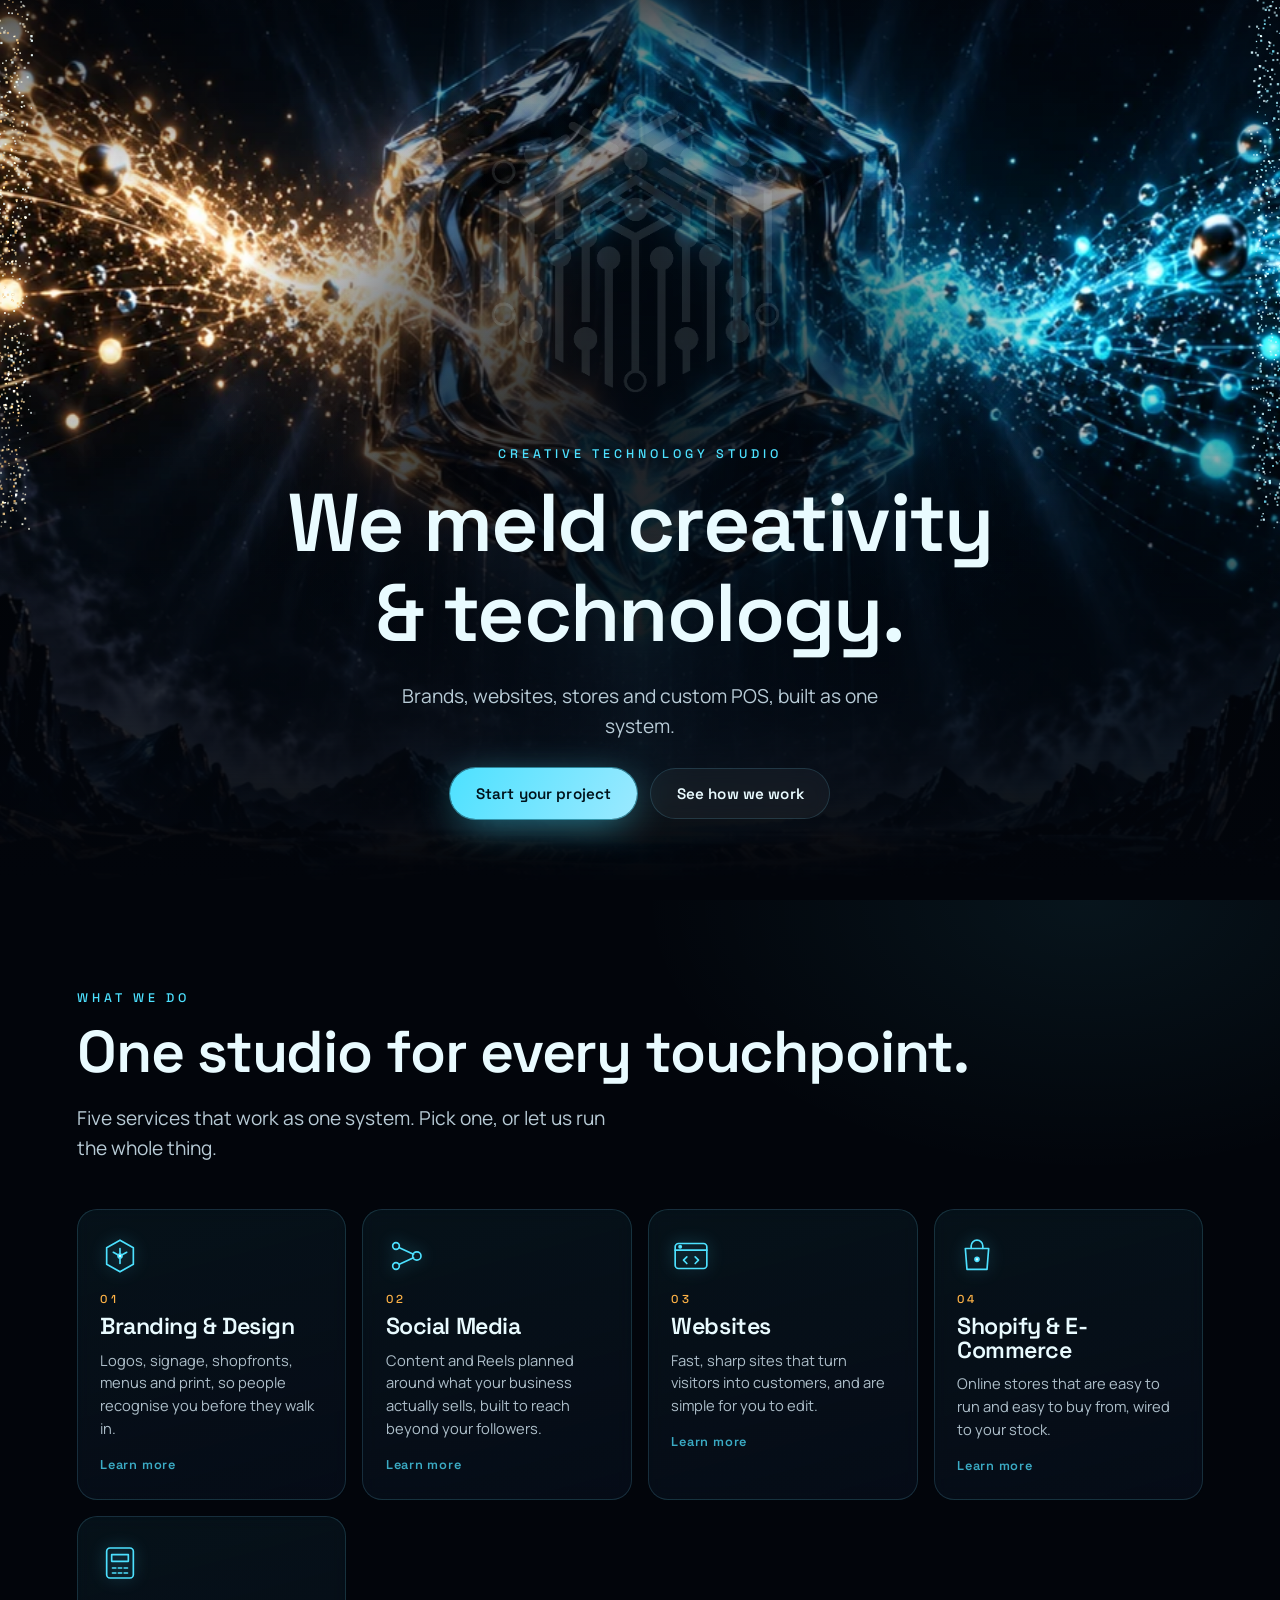
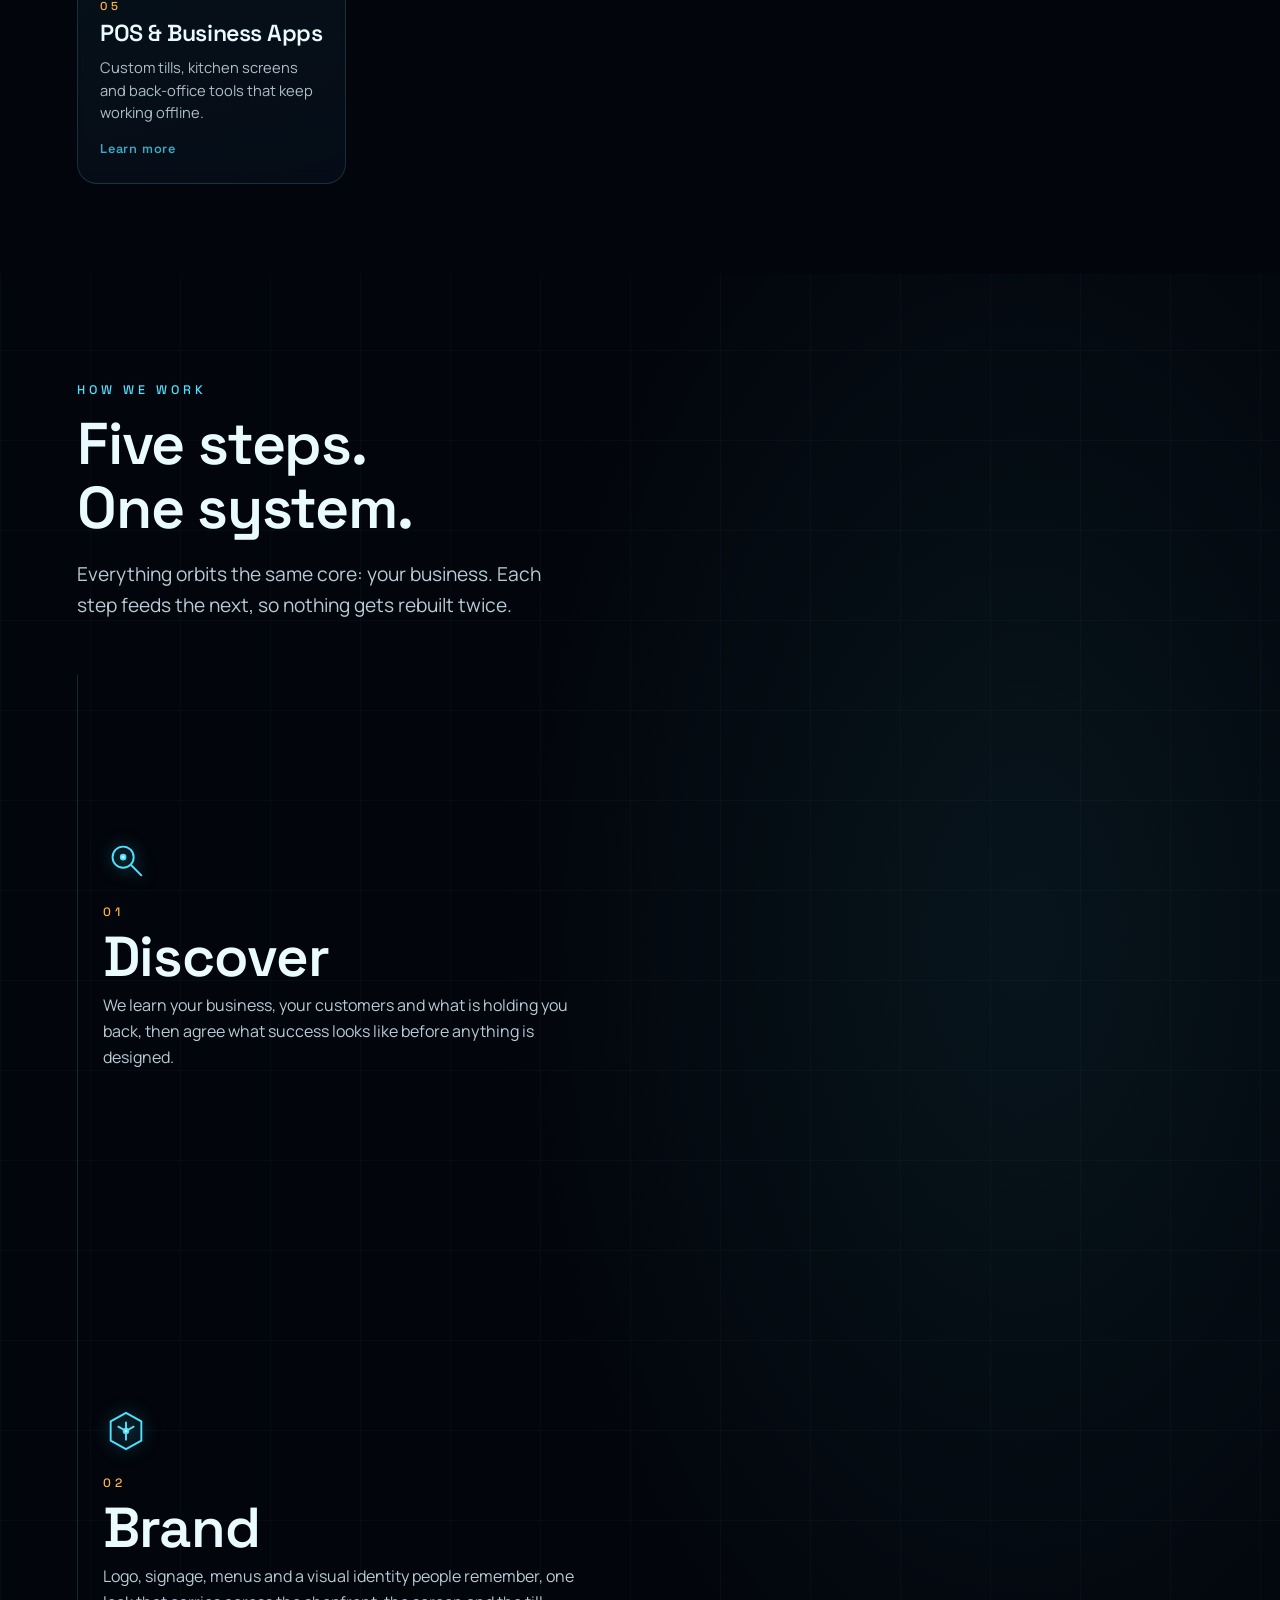
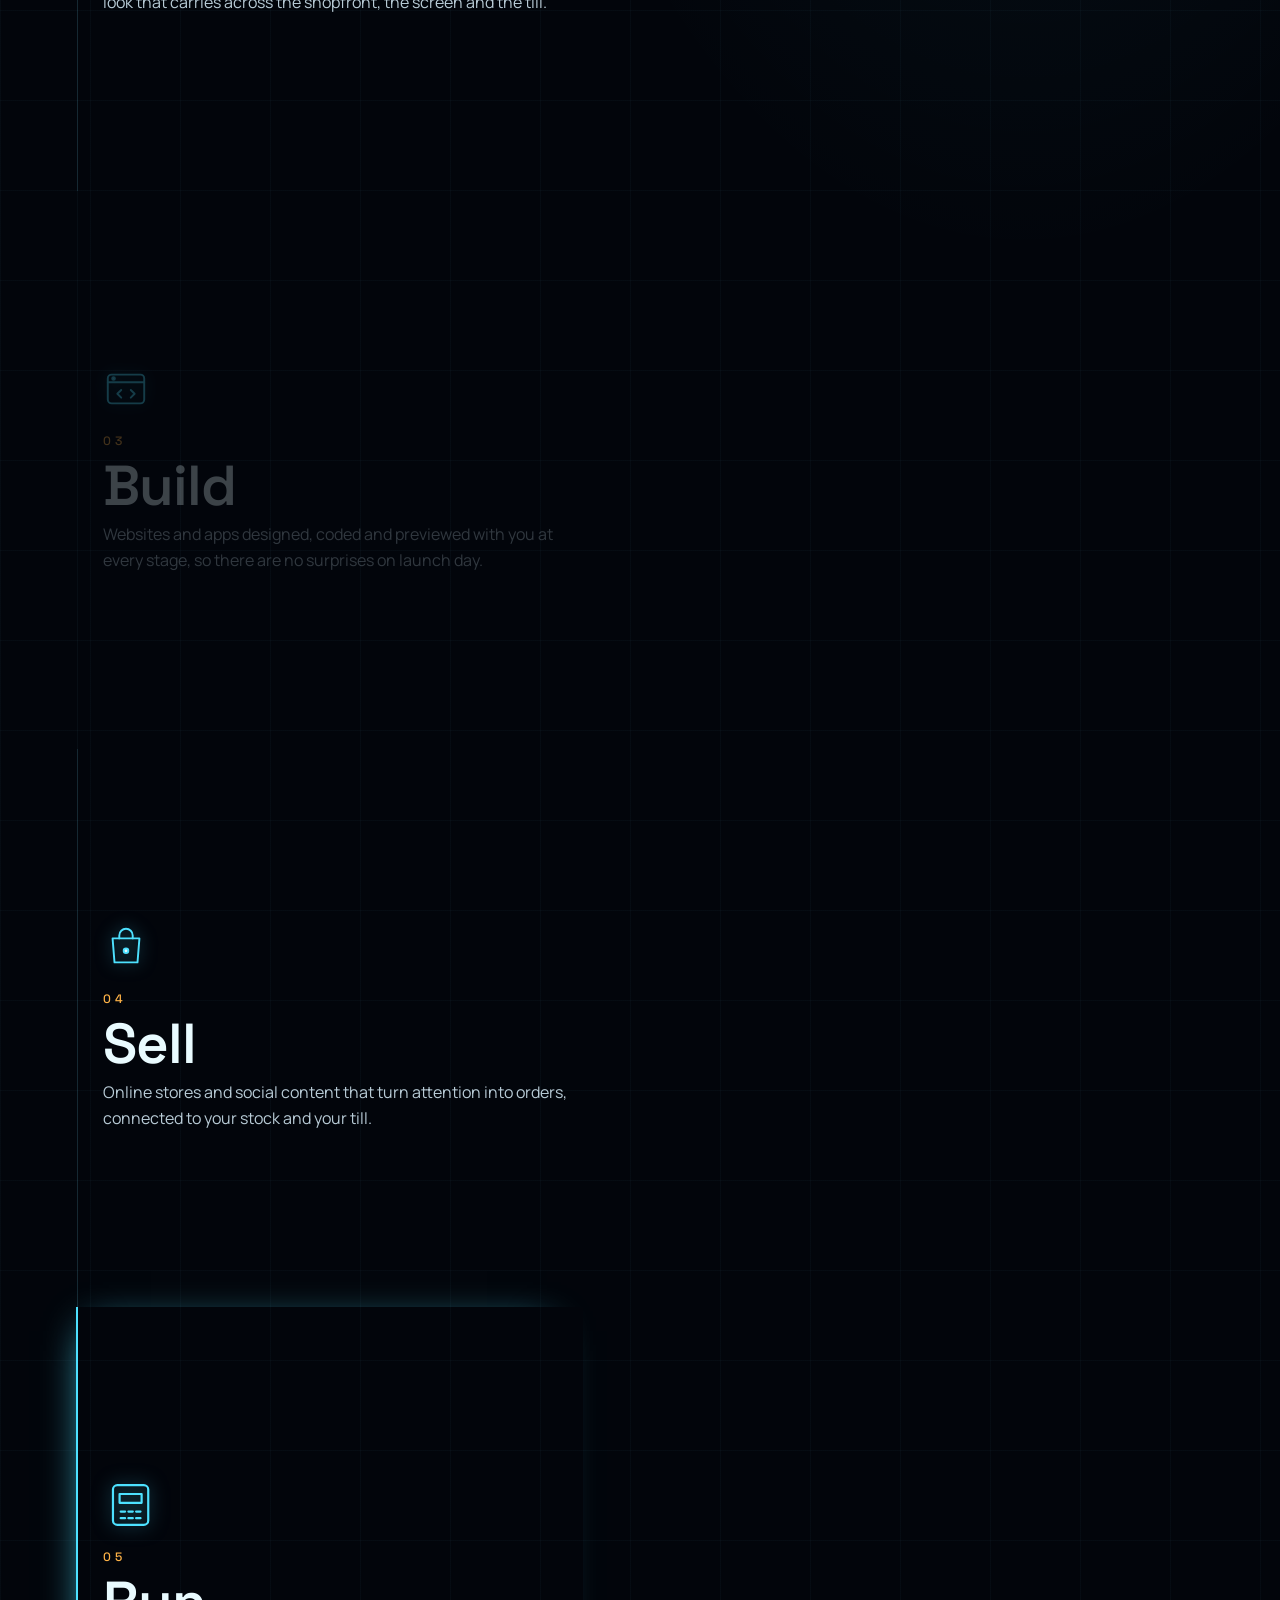
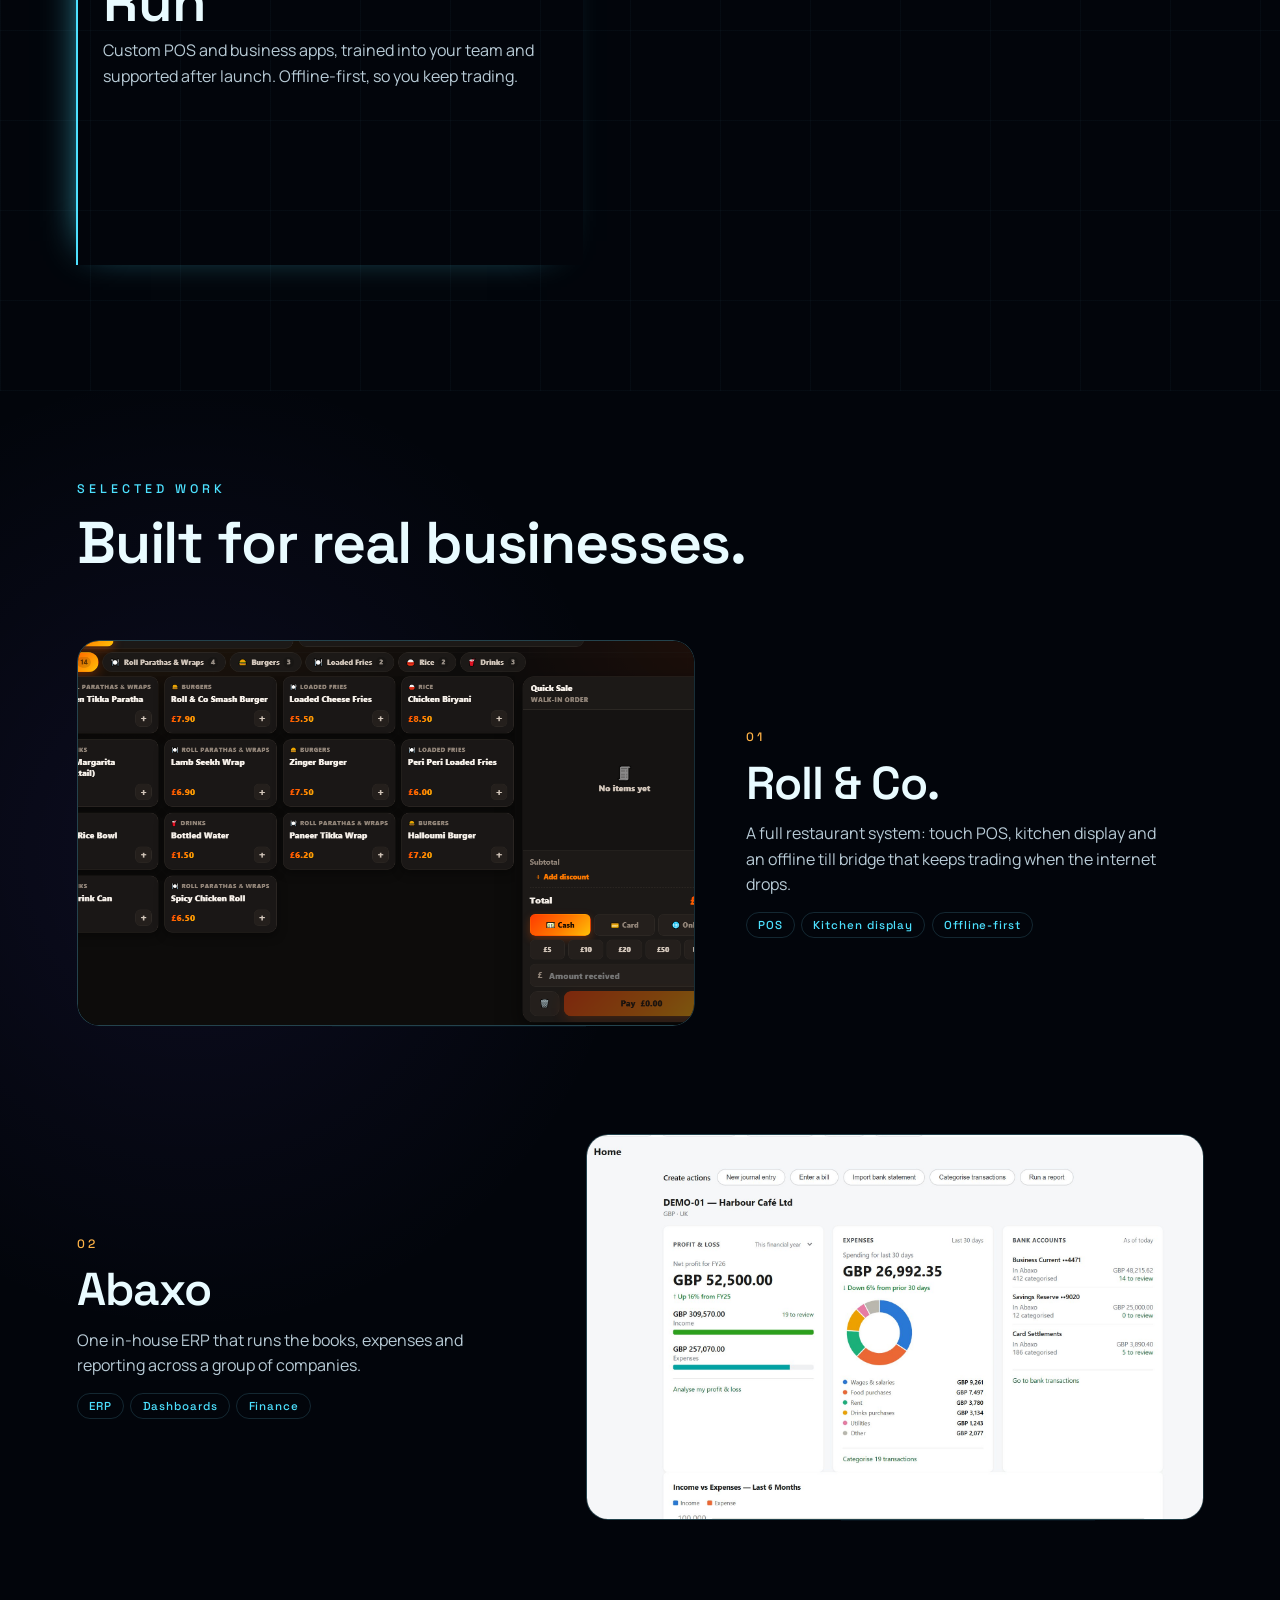
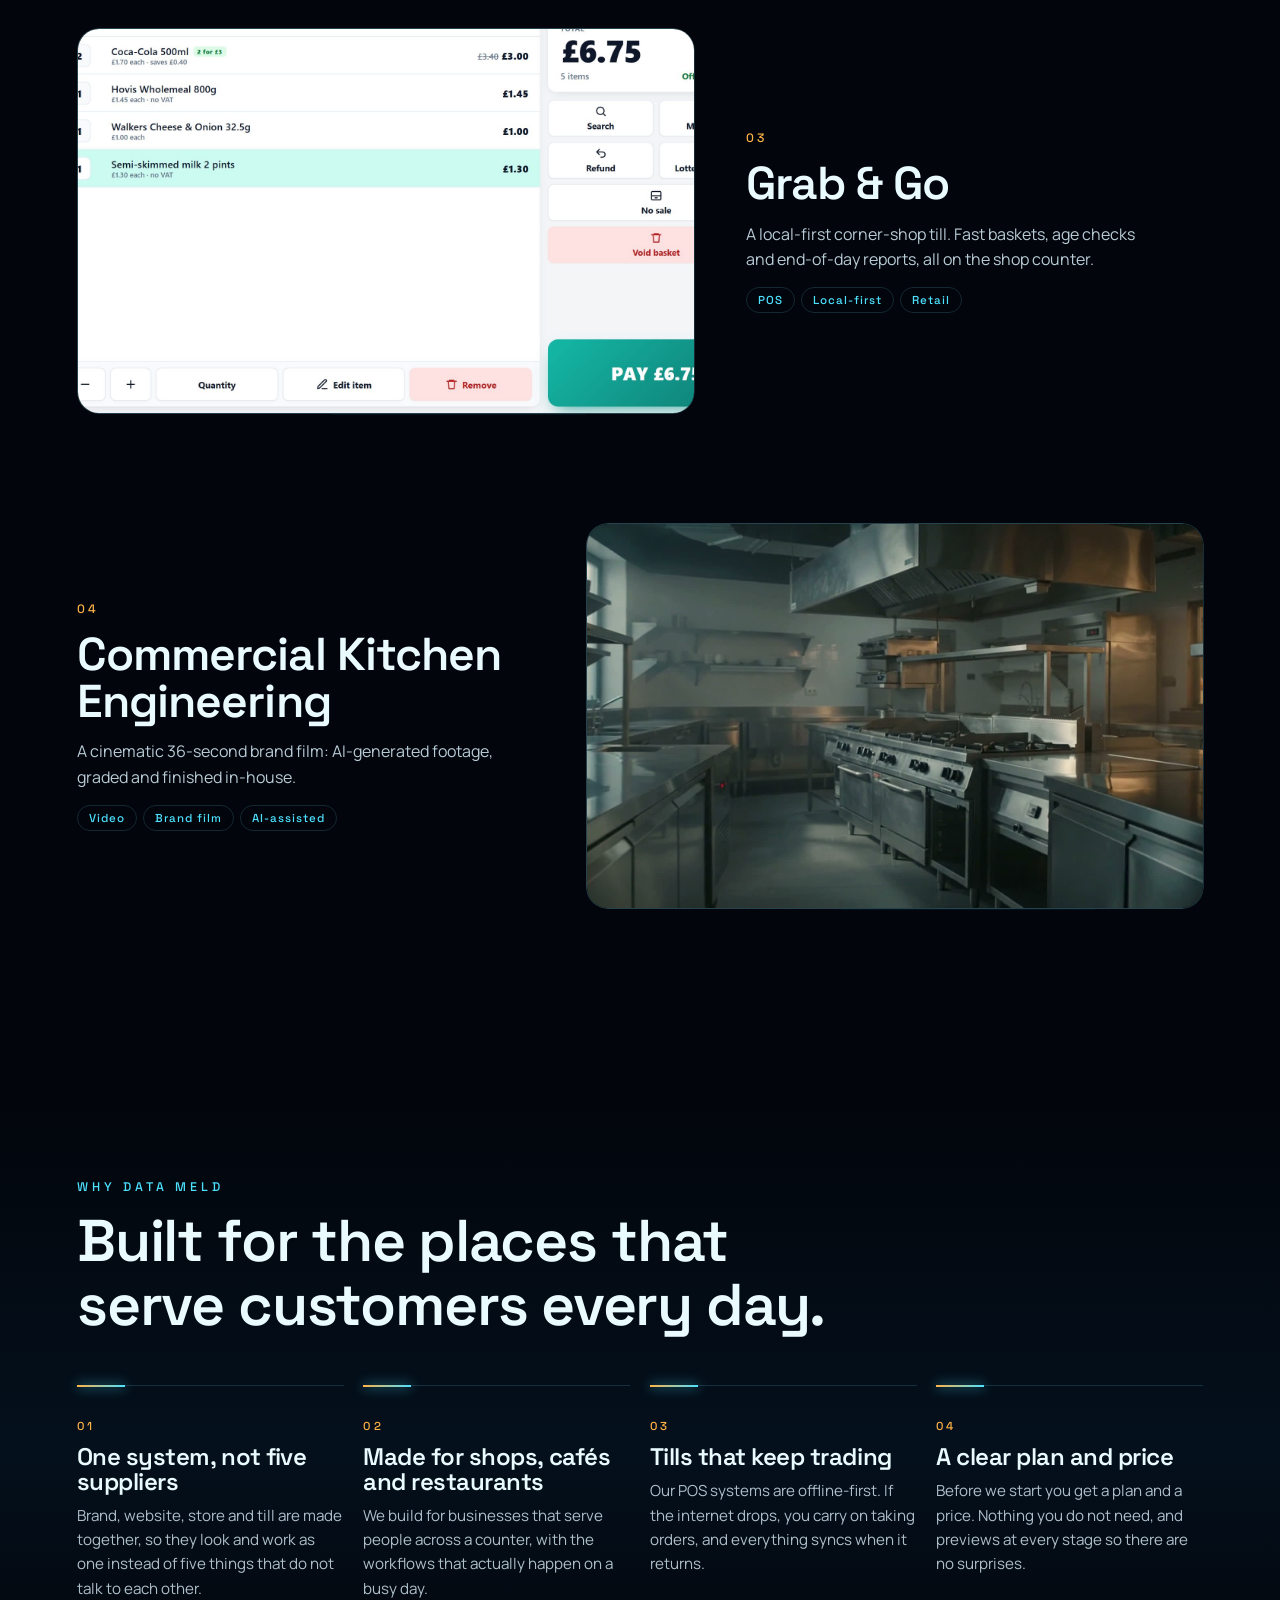
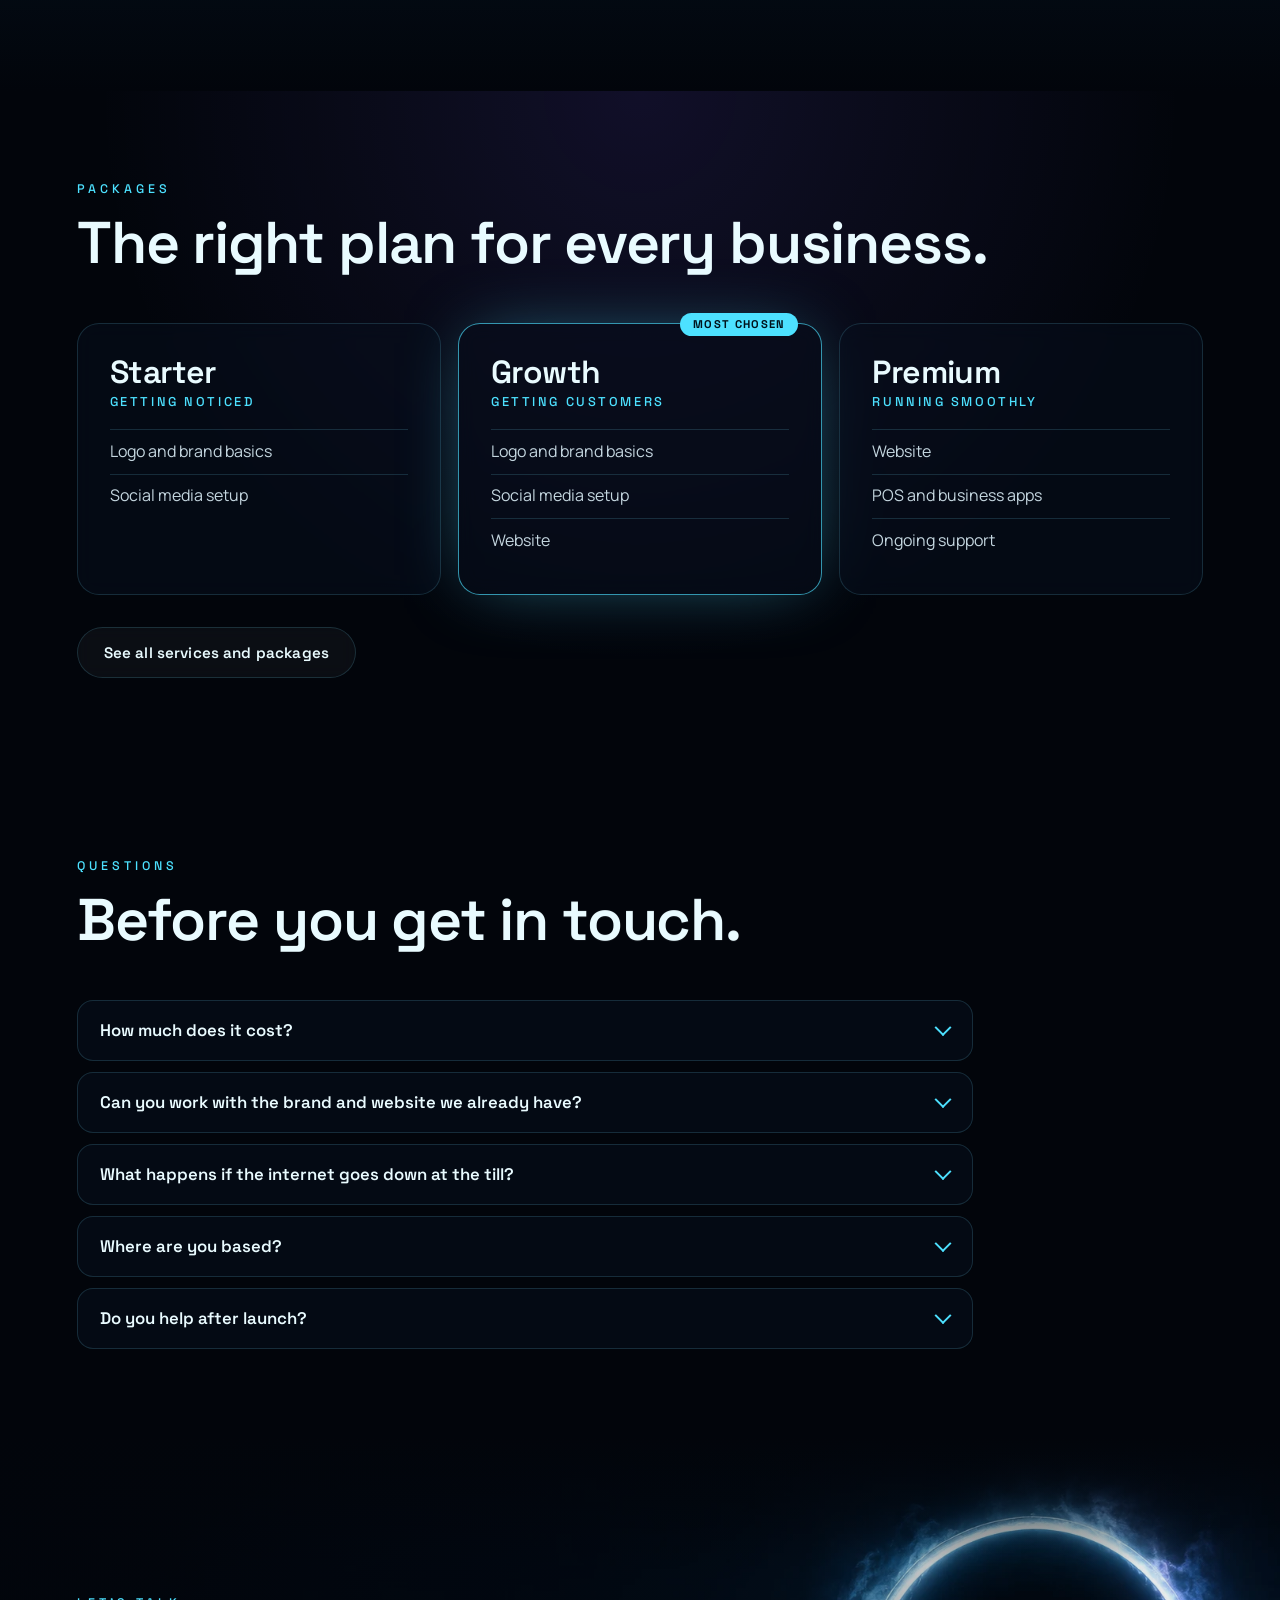
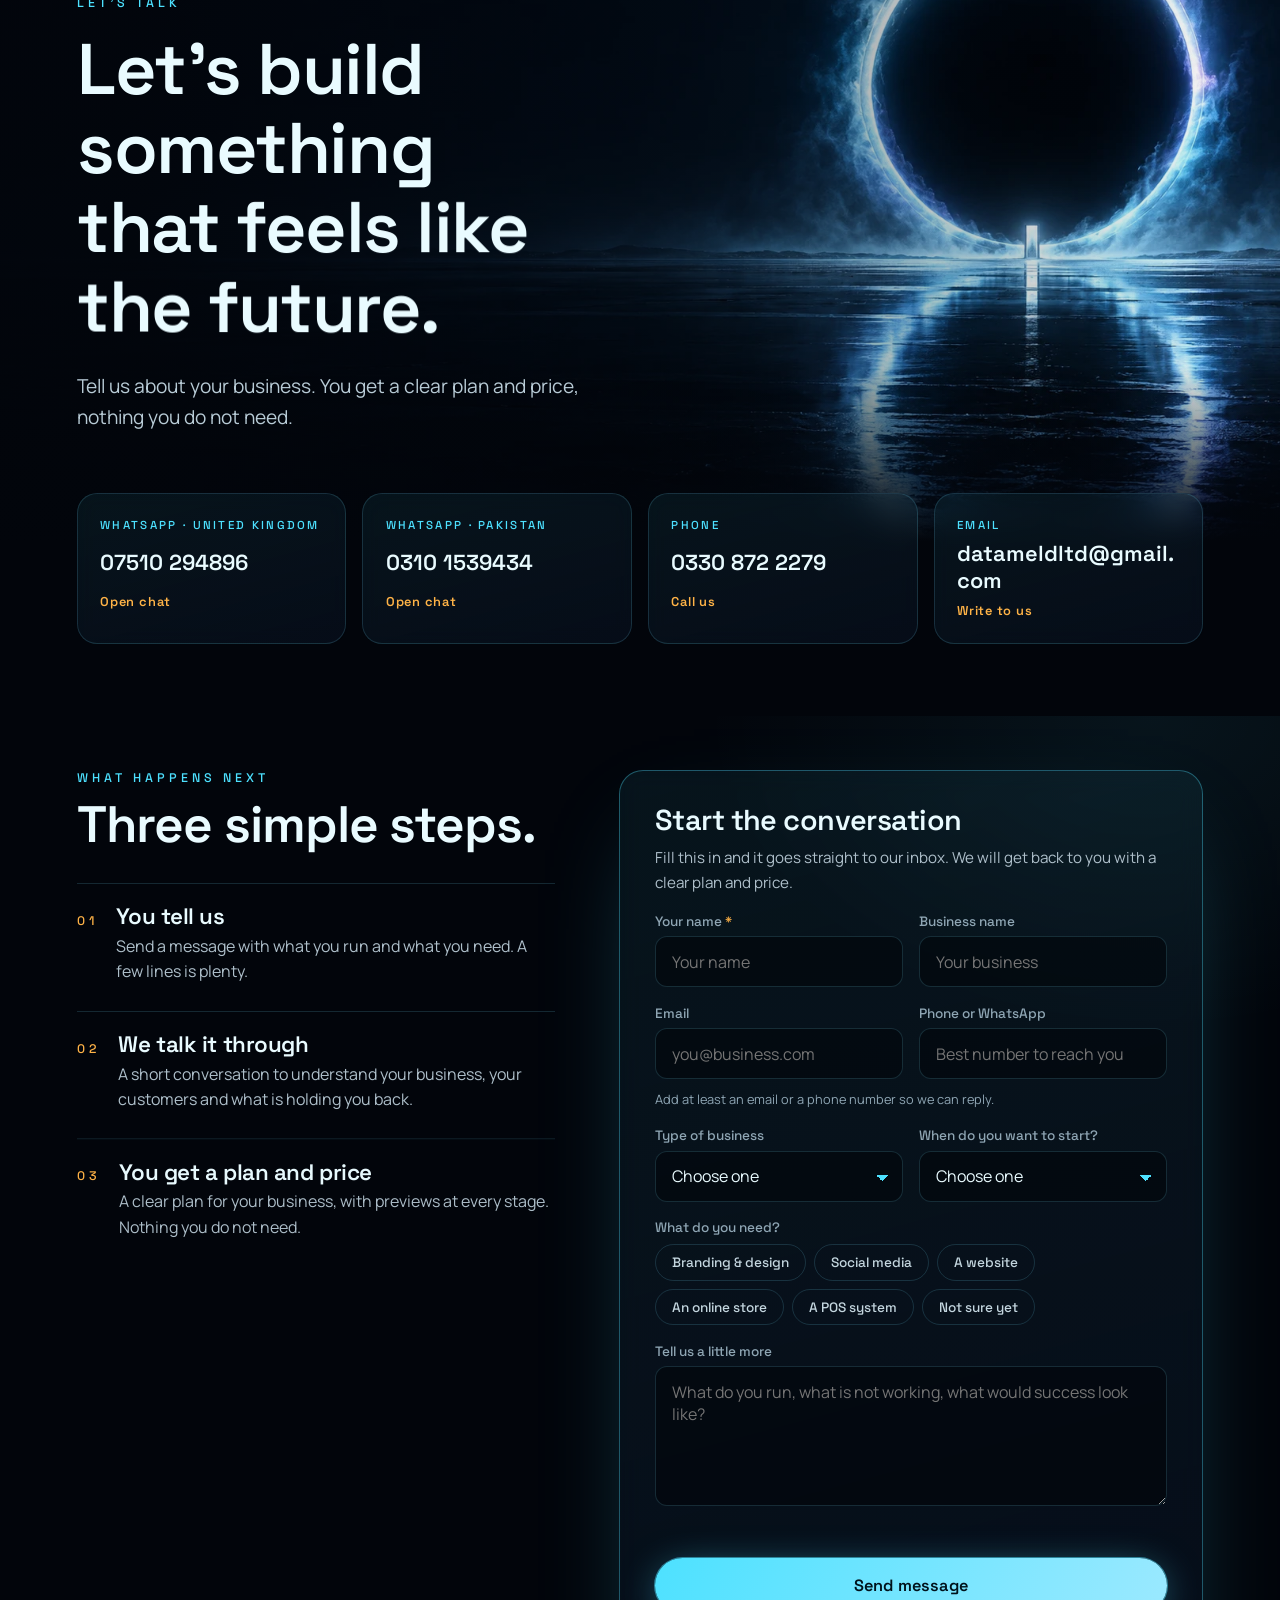
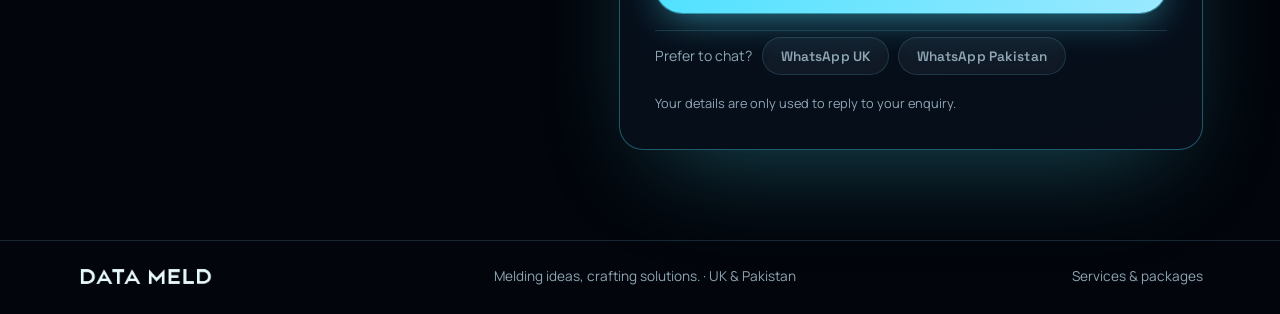
==== commit 3b475cce: "Add Microsoft Clarity analytics" ====
--- a/index.html
+++ b/index.html
@@ -18,6 +18,14 @@
   <link rel="preconnect" href="https://fonts.gstatic.com" crossorigin>
   <link rel="stylesheet" href="https://fonts.googleapis.com/css2?family=Space+Grotesk:wght@400;500;600;700&family=Manrope:wght@400;500;600&display=swap">
   <link rel="stylesheet" href="styles.css">
+  <!-- Microsoft Clarity analytics -->
+  <script type="text/javascript">
+    (function(c,l,a,r,i,t,y){
+        c[a]=c[a]||function(){(c[a].q=c[a].q||[]).push(arguments)};
+        t=l.createElement(r);t.async=1;t.src="https://www.clarity.ms/tag/"+i;
+        y=l.getElementsByTagName(r)[0];y.parentNode.insertBefore(t,y);
+    })(window, document, "clarity", "script", "ysn46v08p9");
+  </script>
 </head>
 <body class="is-loading">
 
@@ -241,7 +249,7 @@
     </ol>
   </div>
 
-  <form class="ct-form rv" id="ctForm" novalidate>
+  <form class="ct-form rv" id="ctForm" data-clarity-mask="True" novalidate>
     <h2>Start the conversation</h2>
     <p class="ct-sub">Fill this in and it goes straight to our inbox. We will get back to you with a clear plan and price.</p>
 
